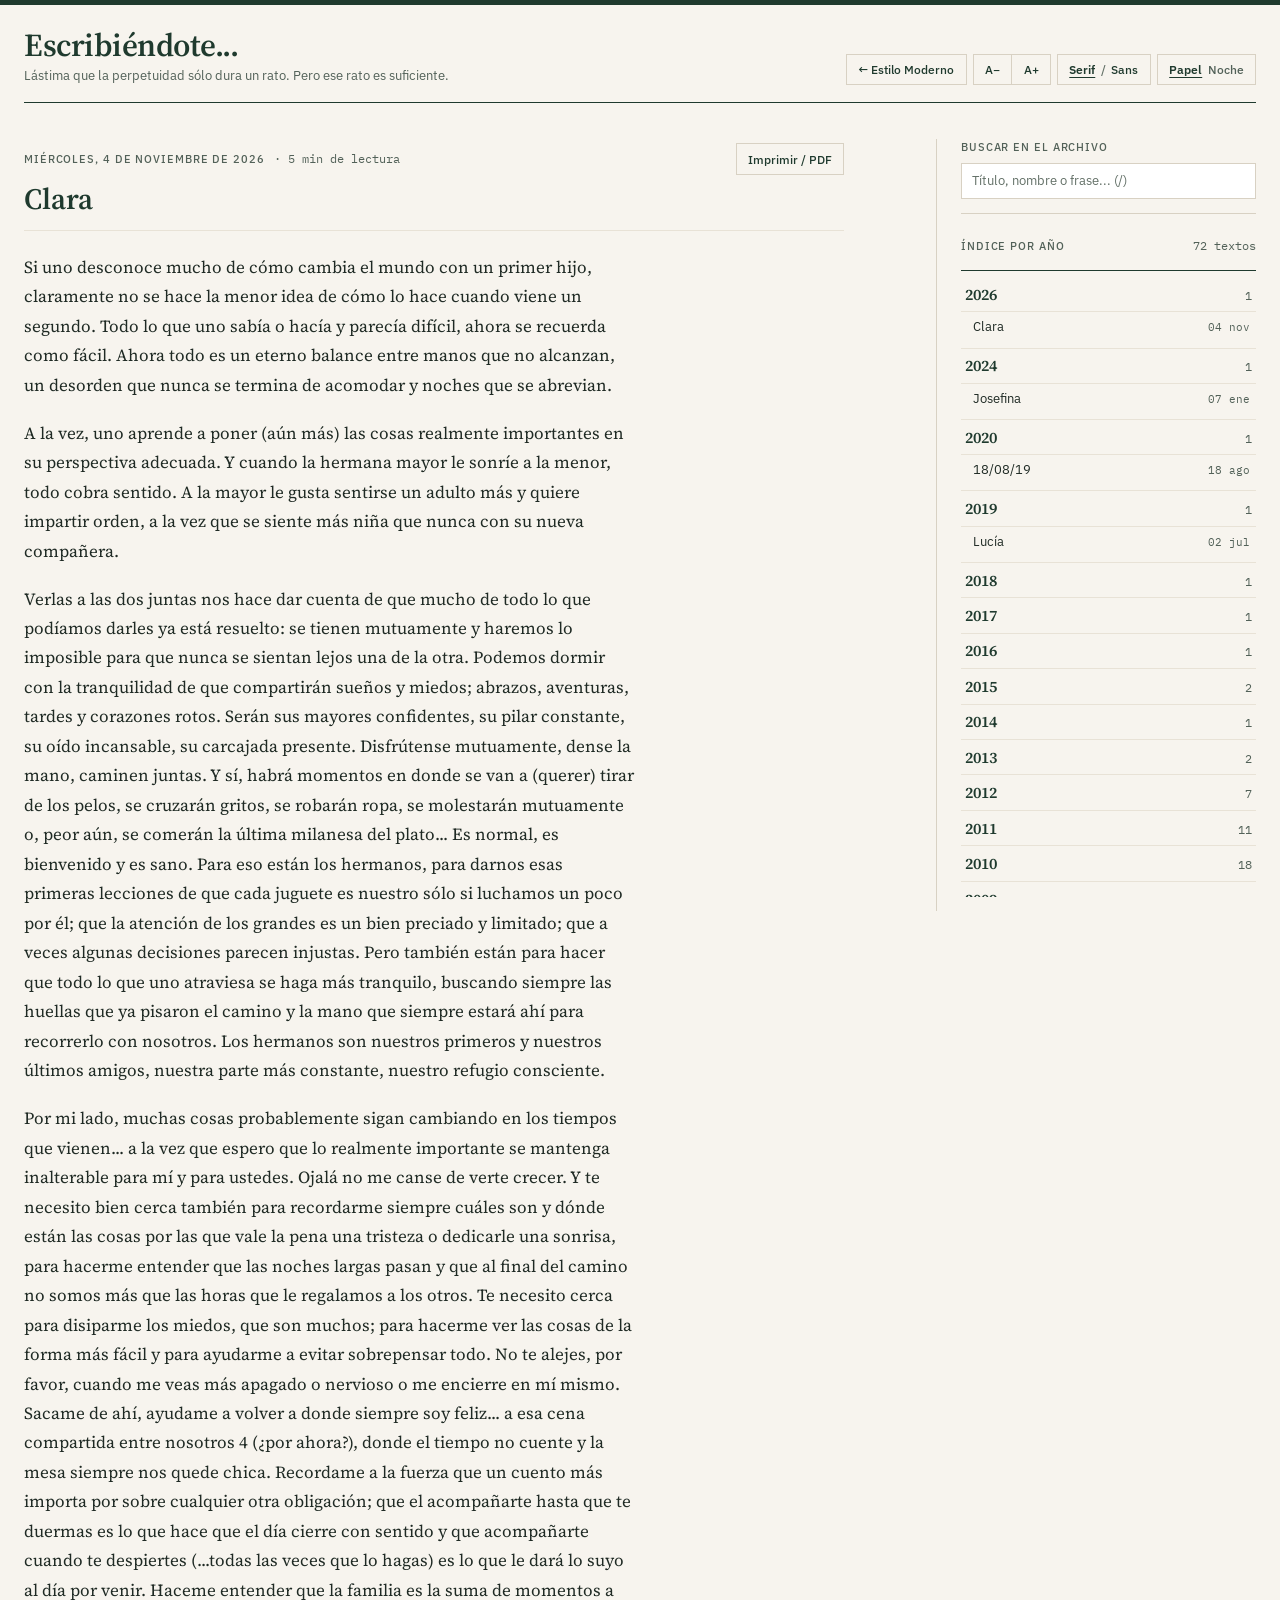
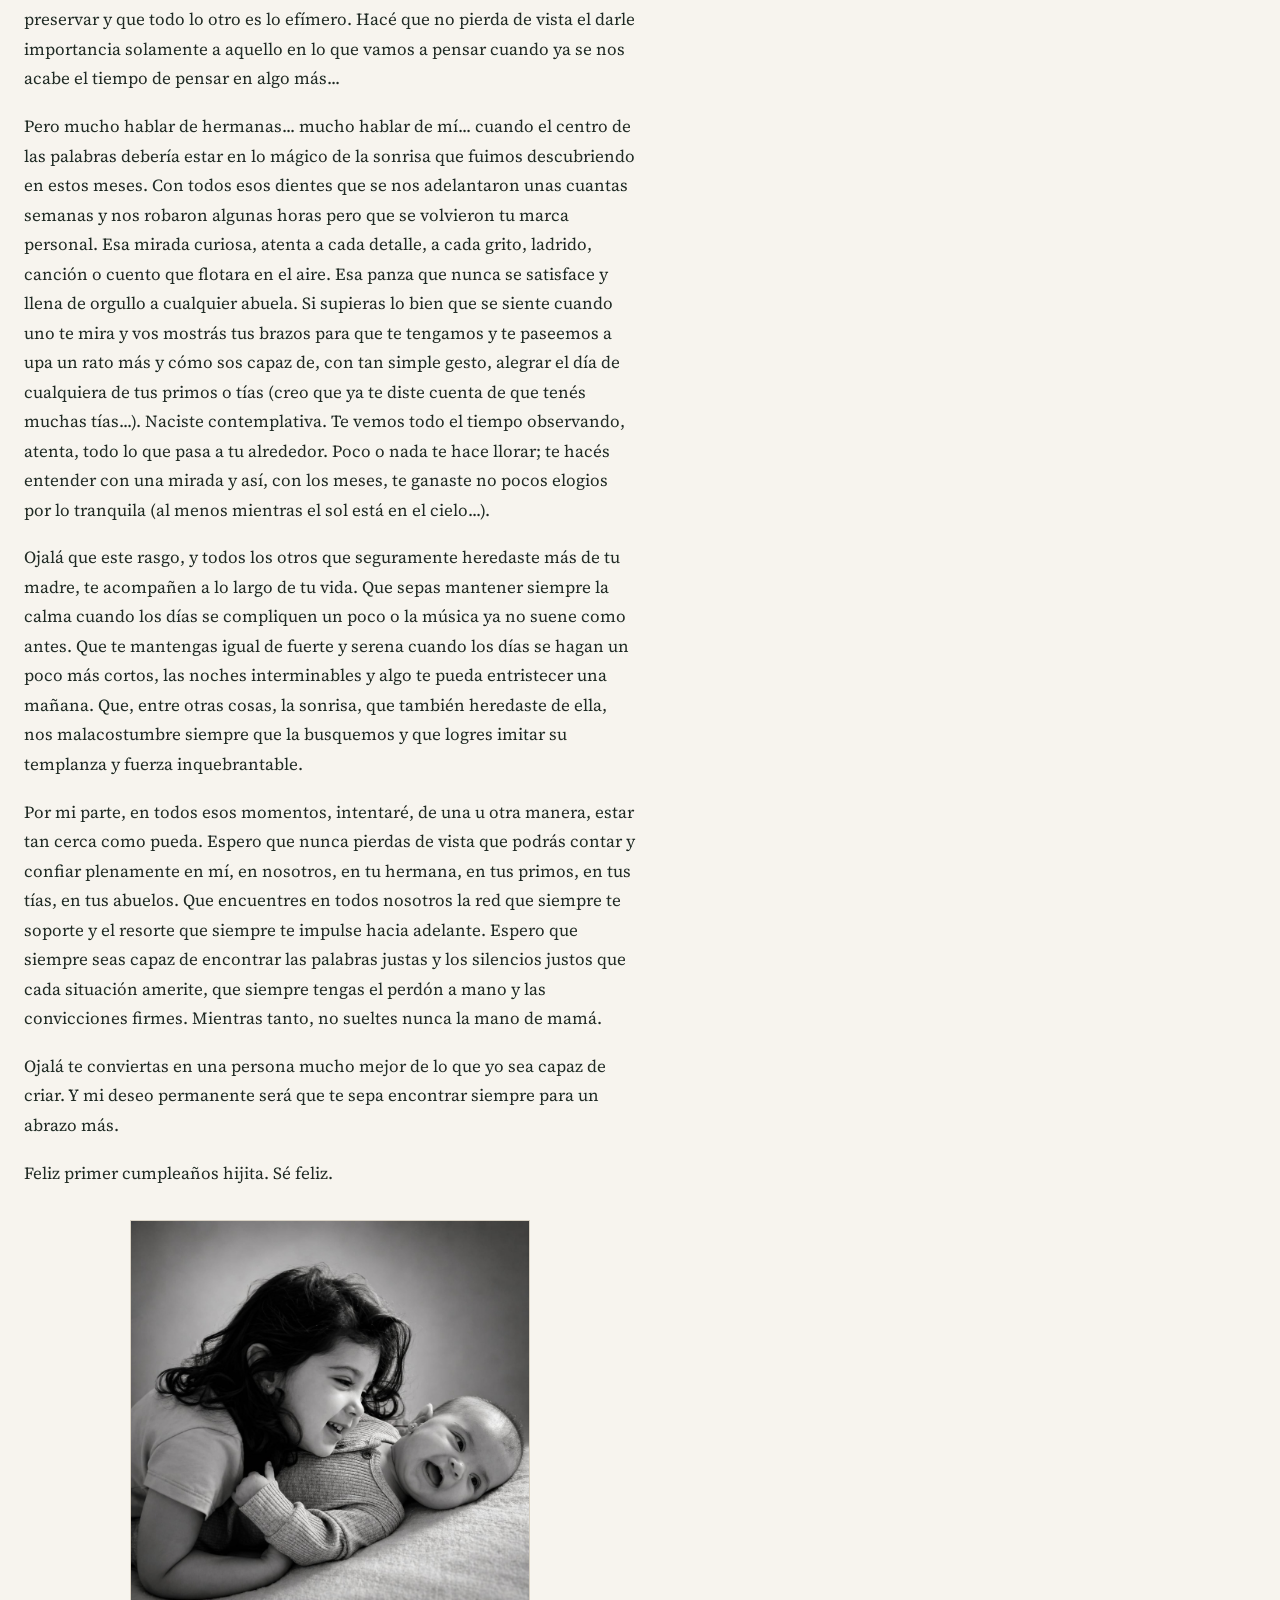
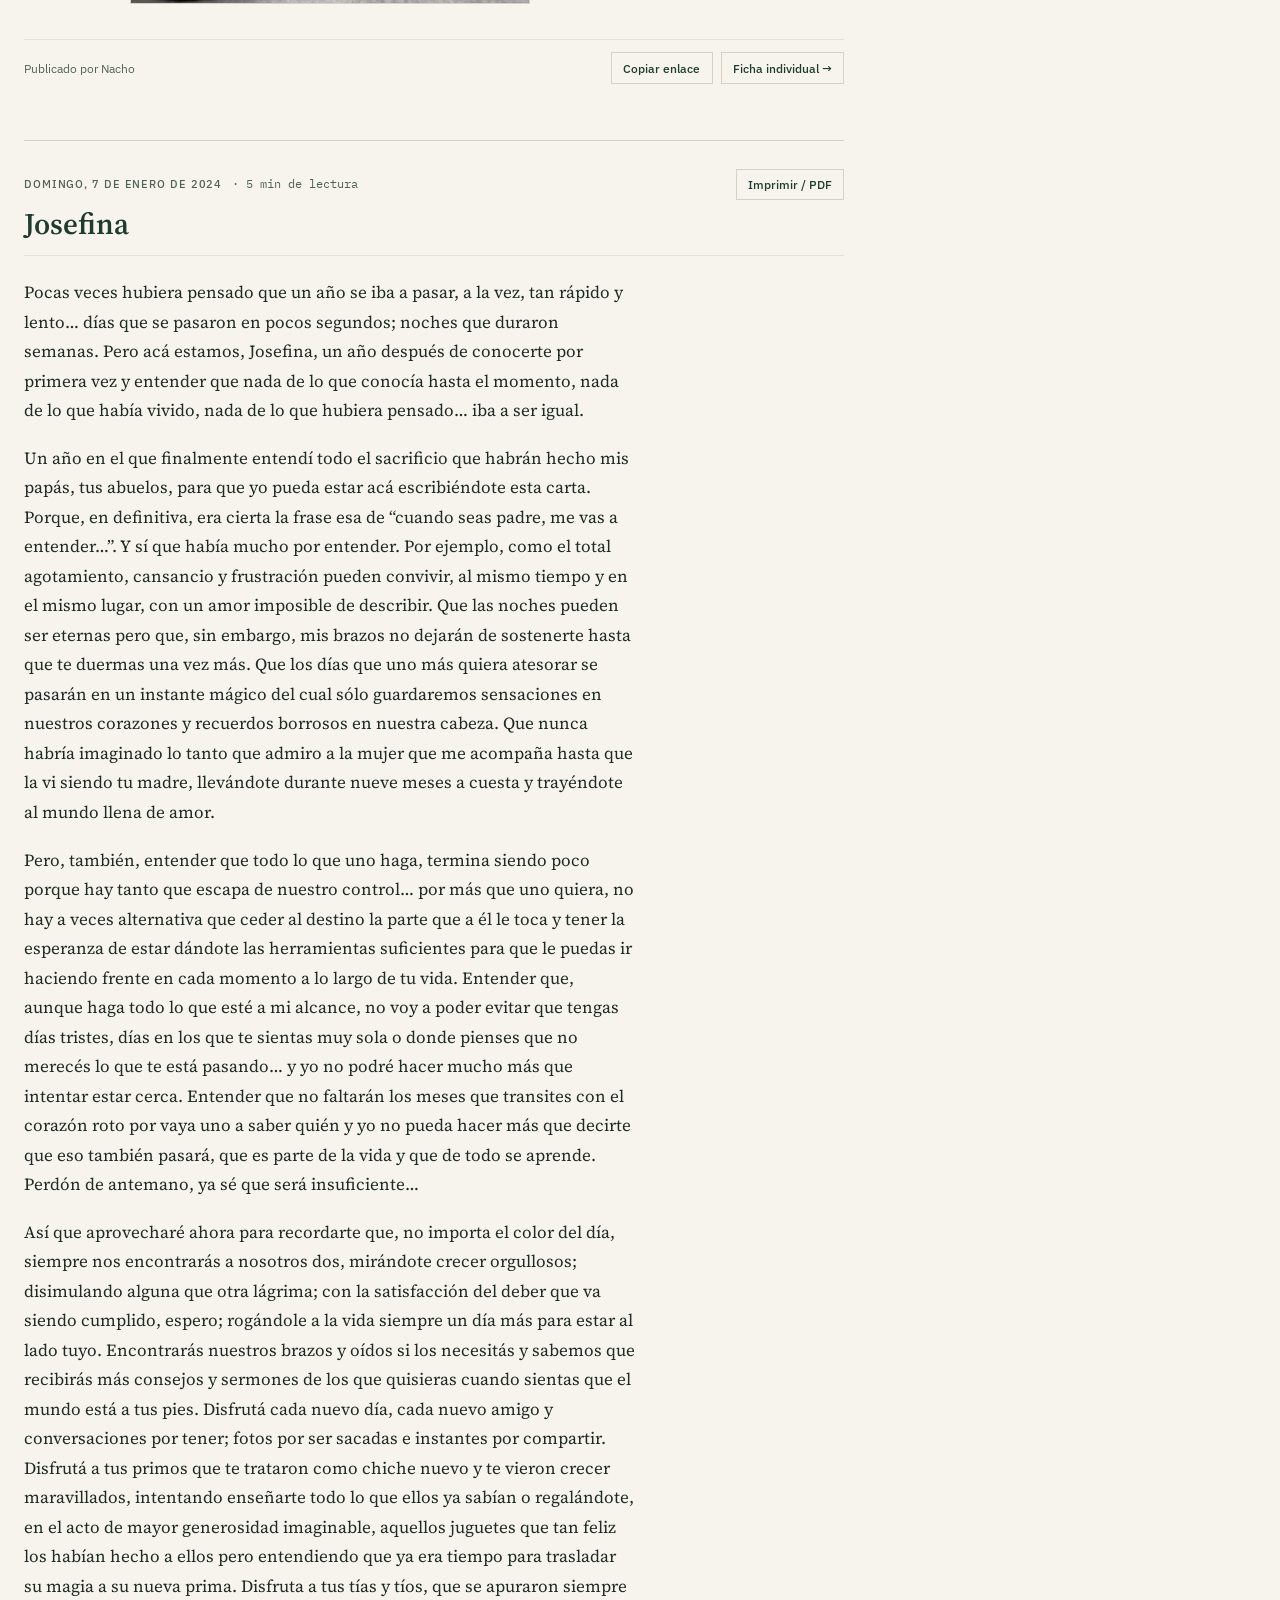
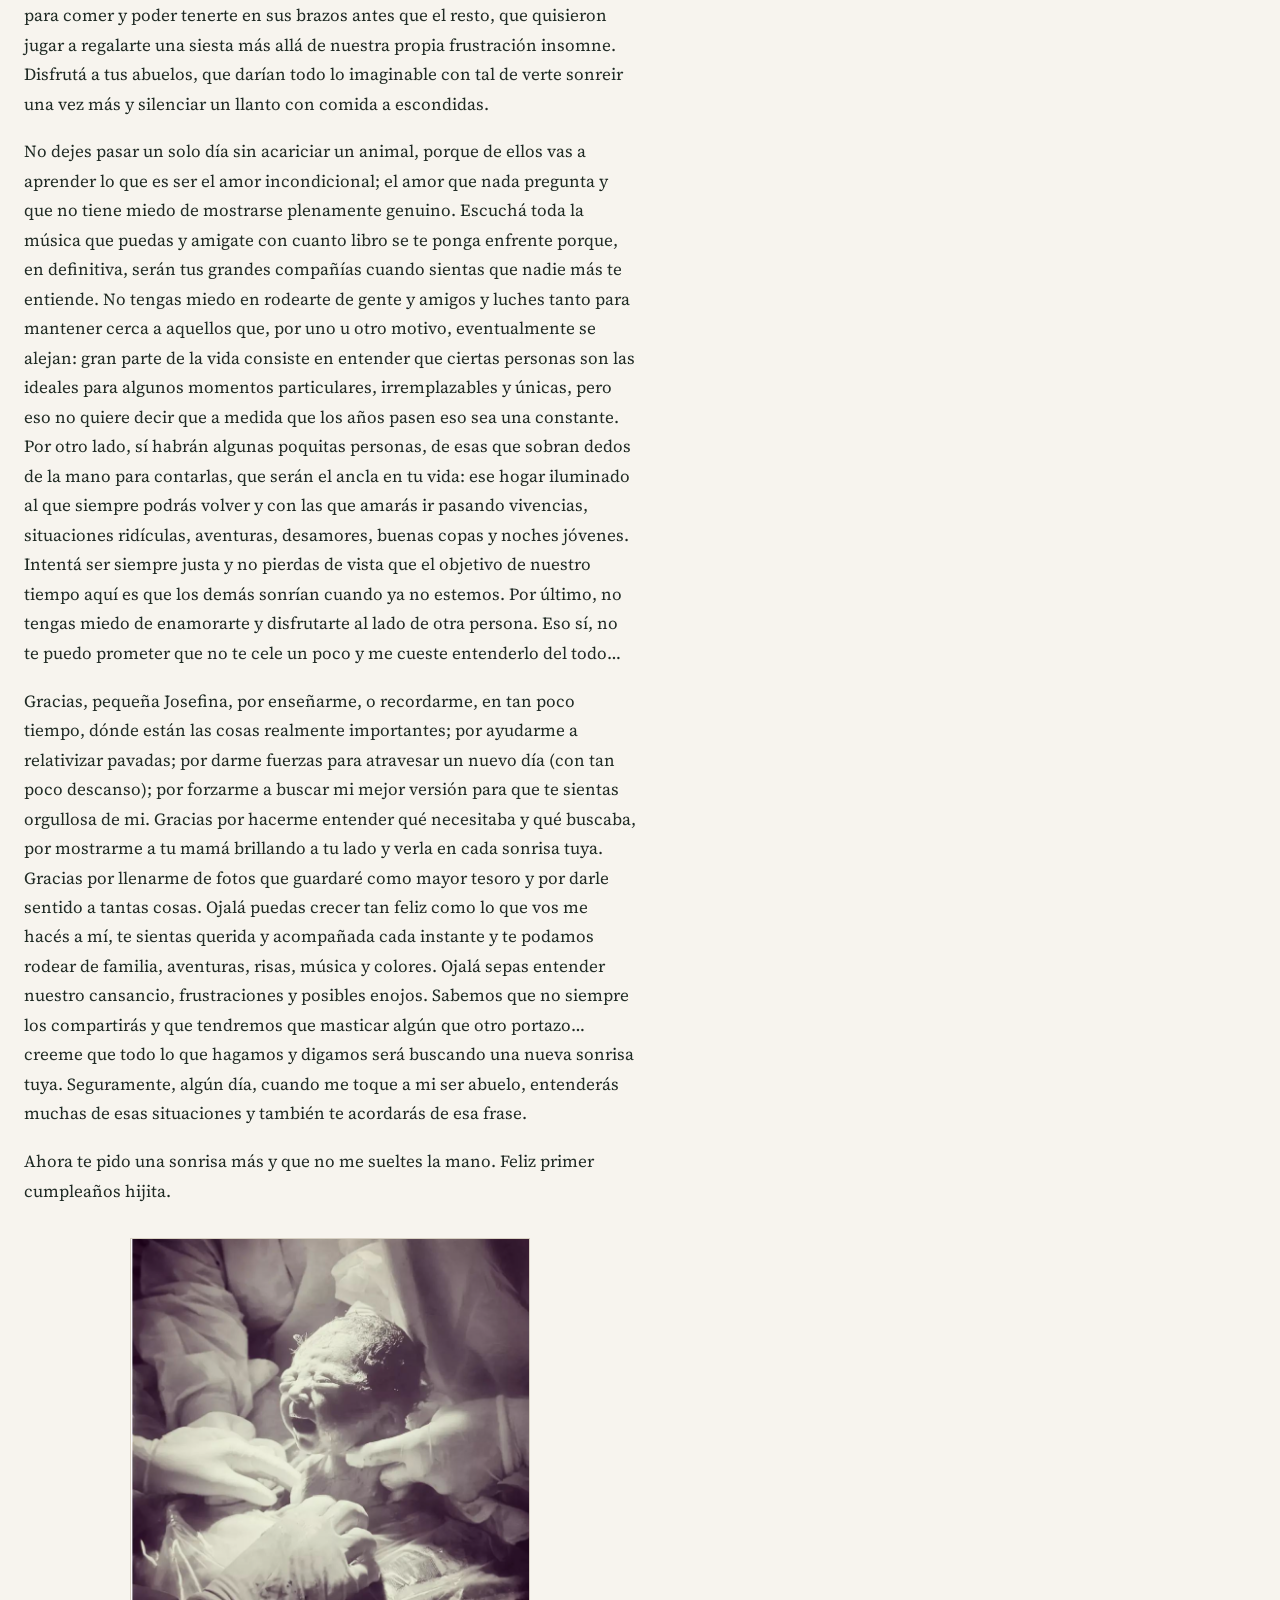
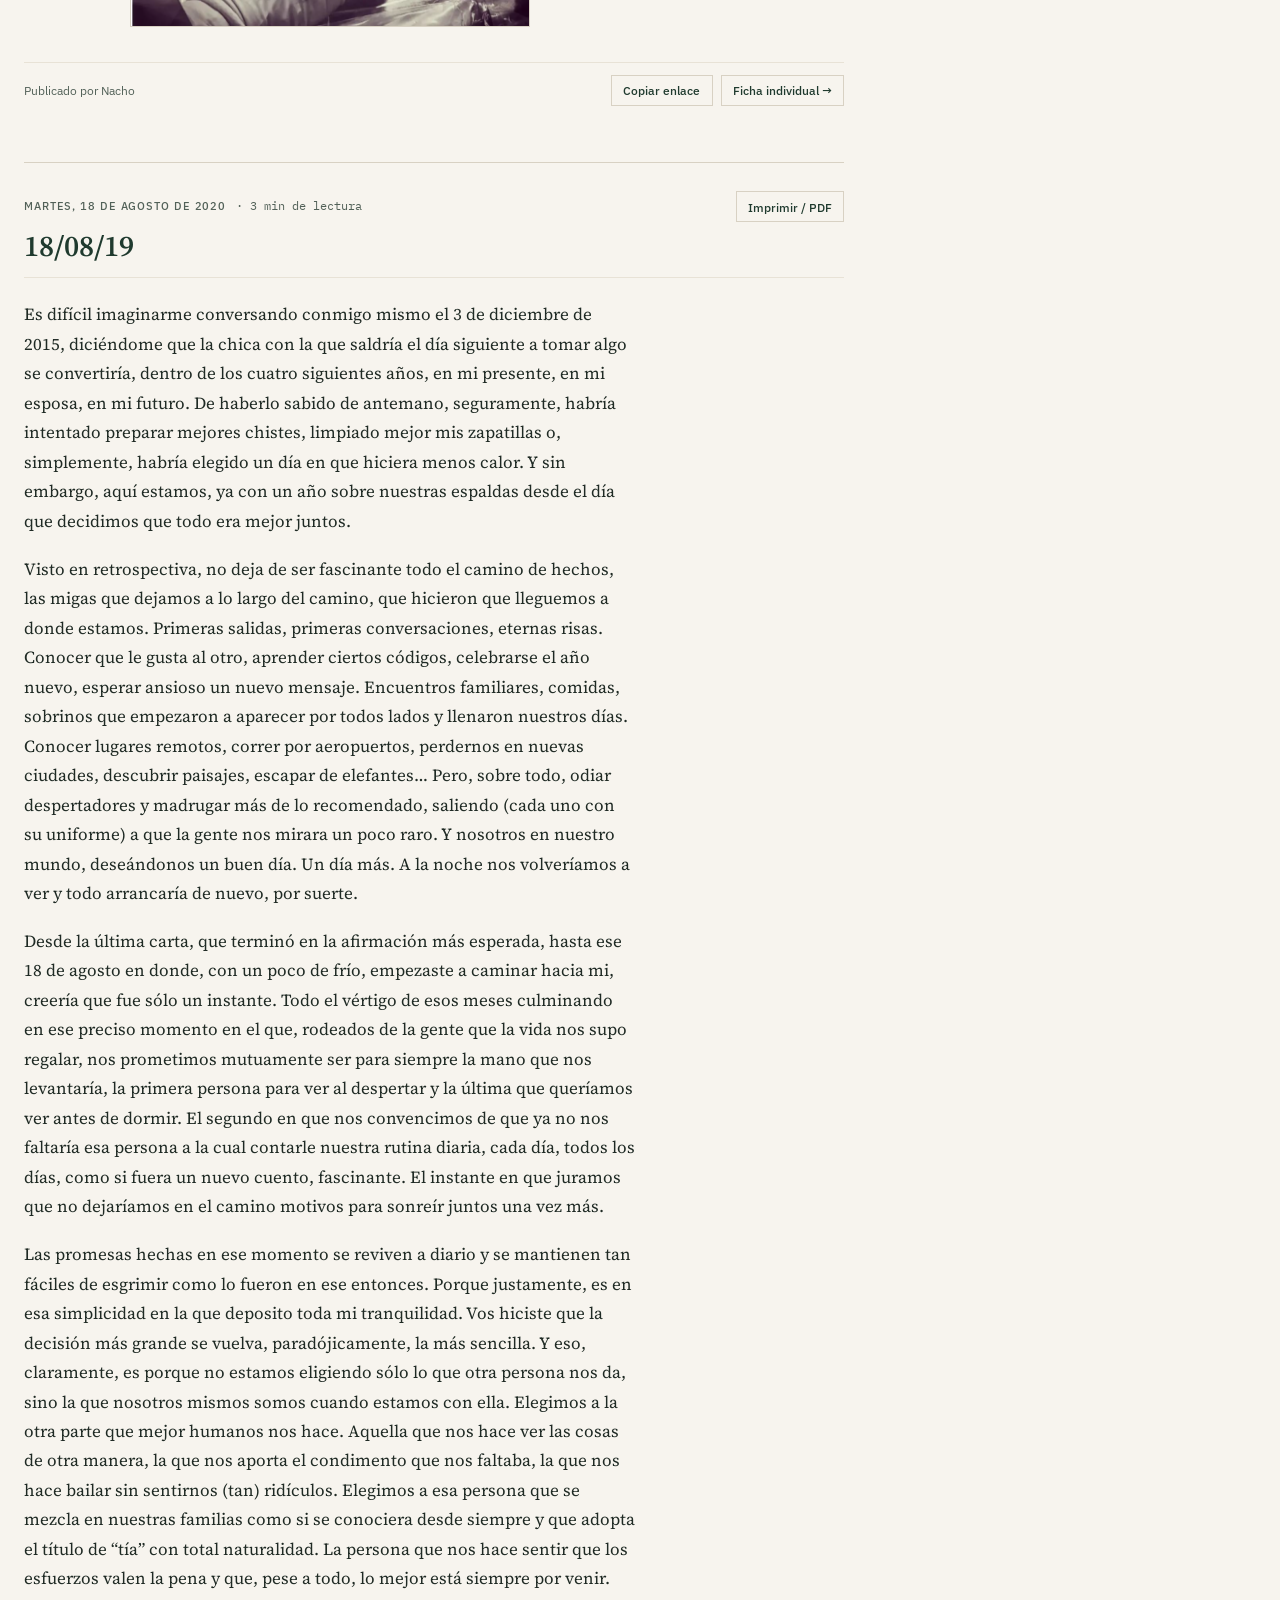
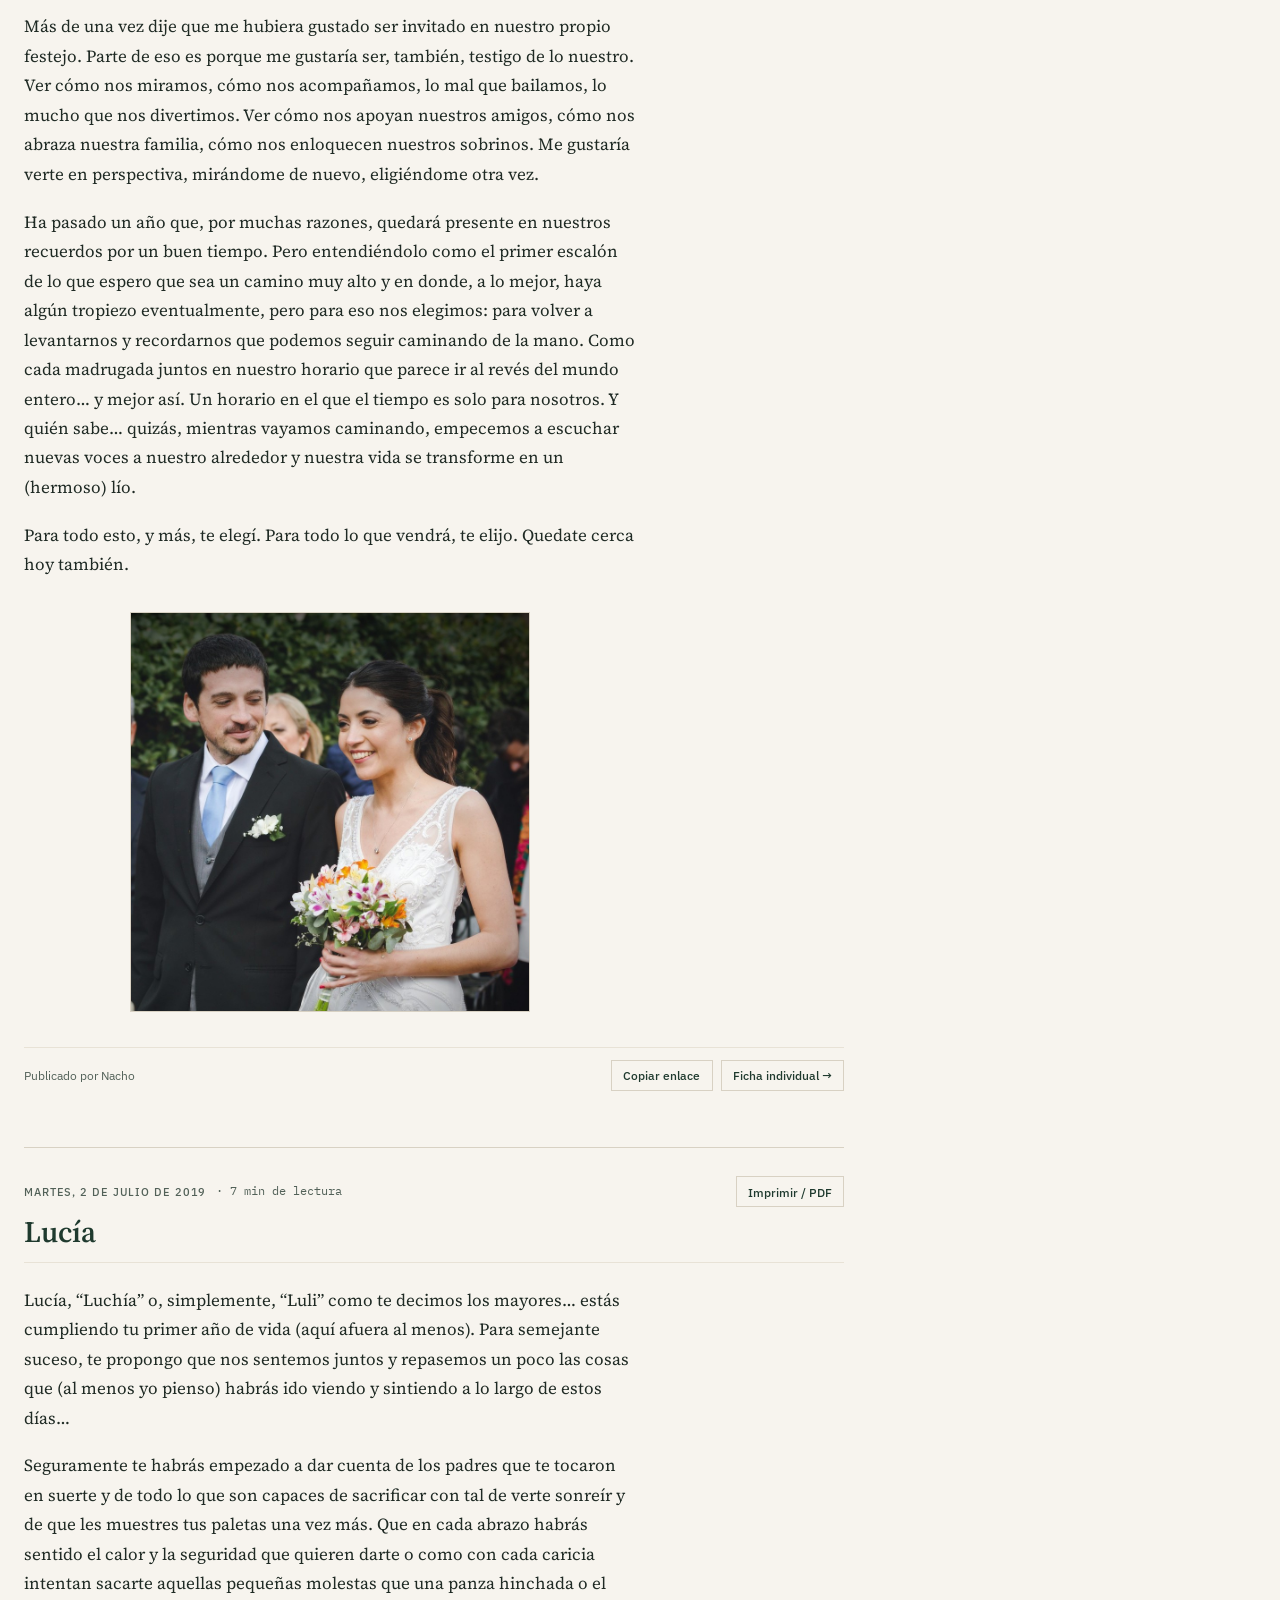
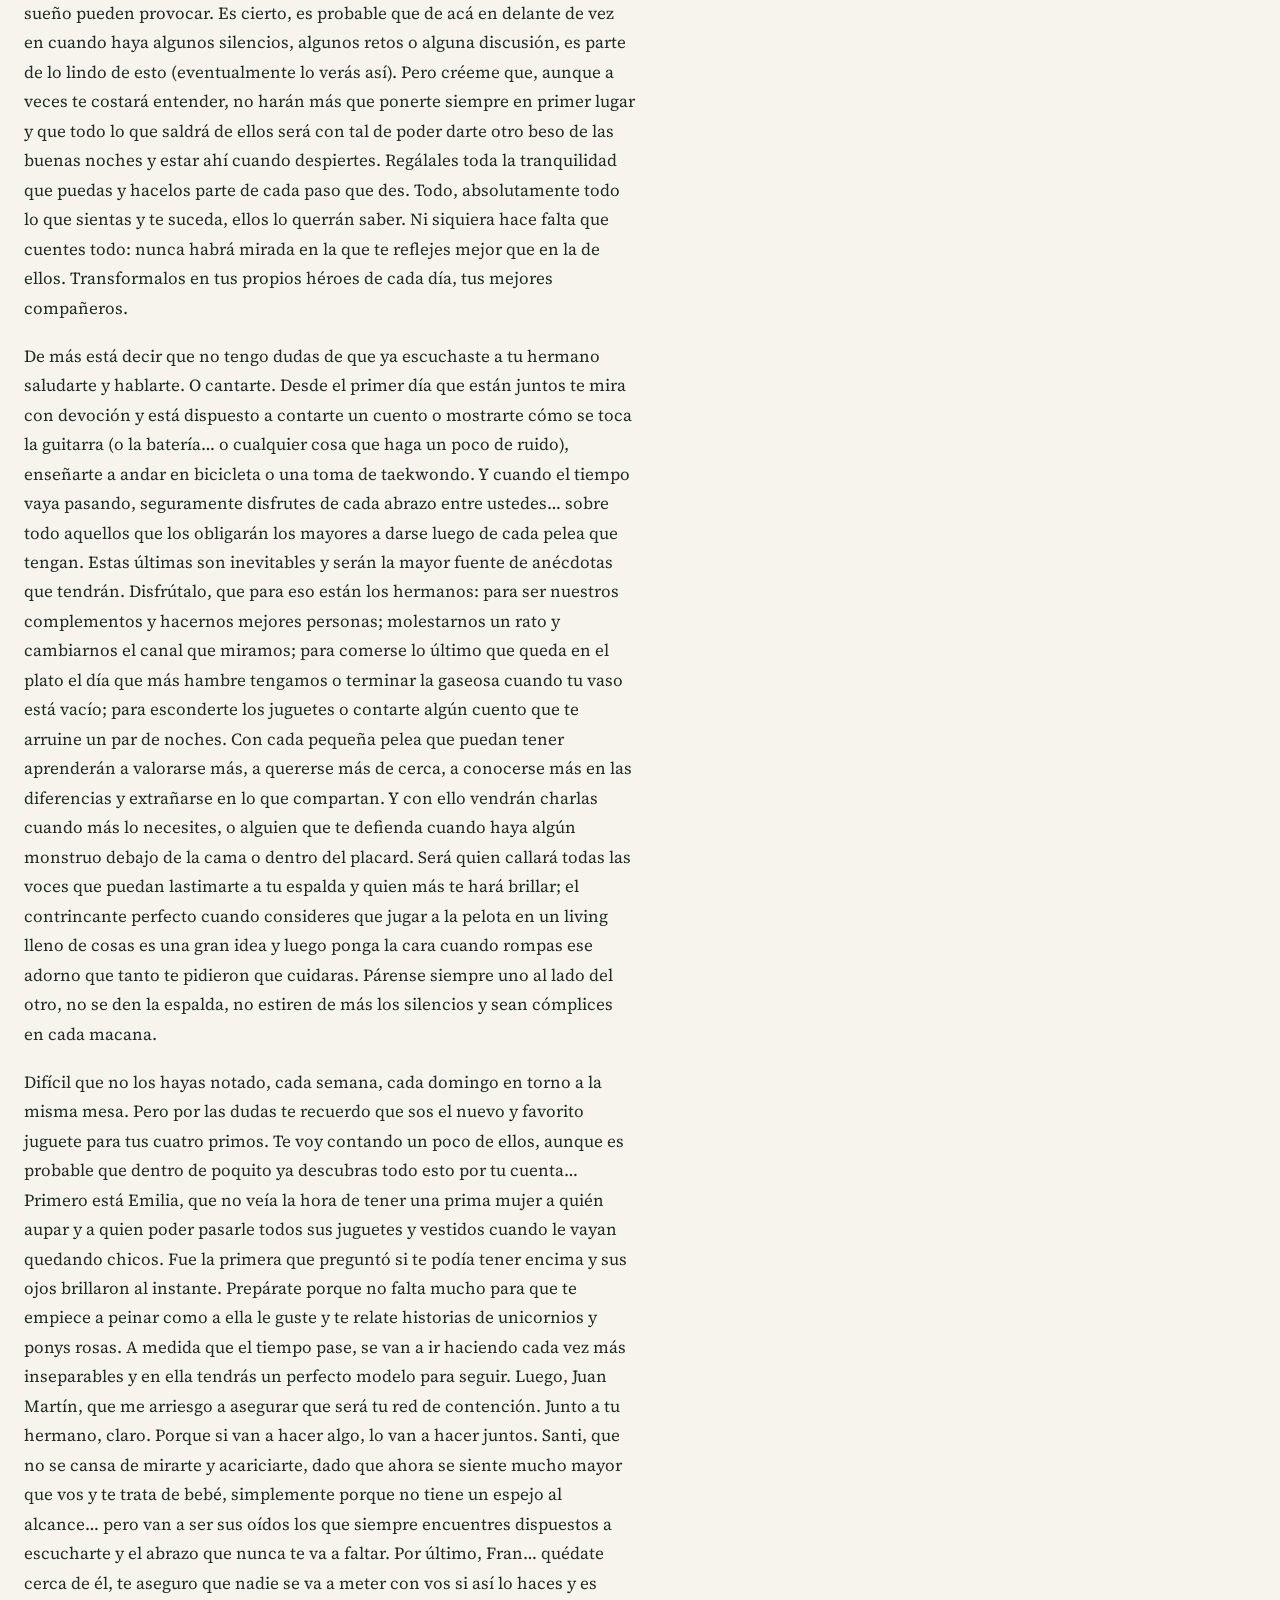
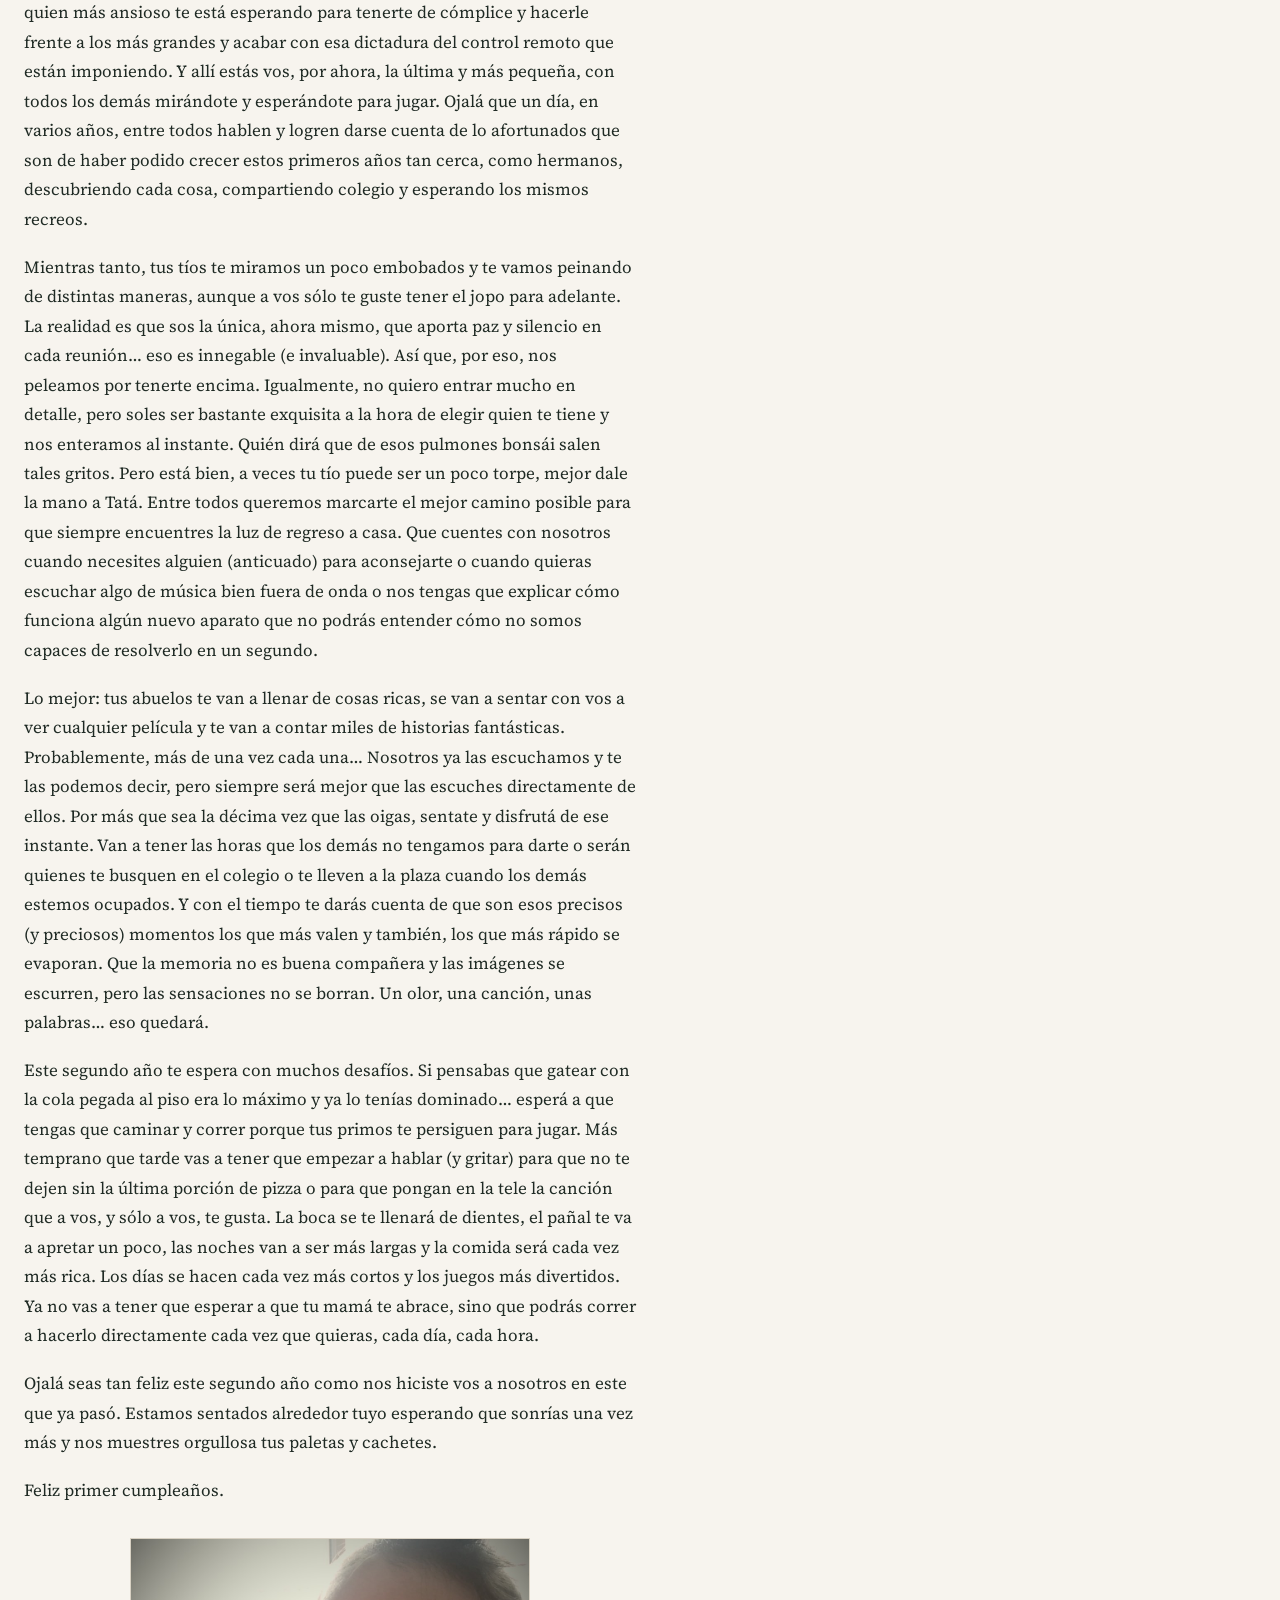
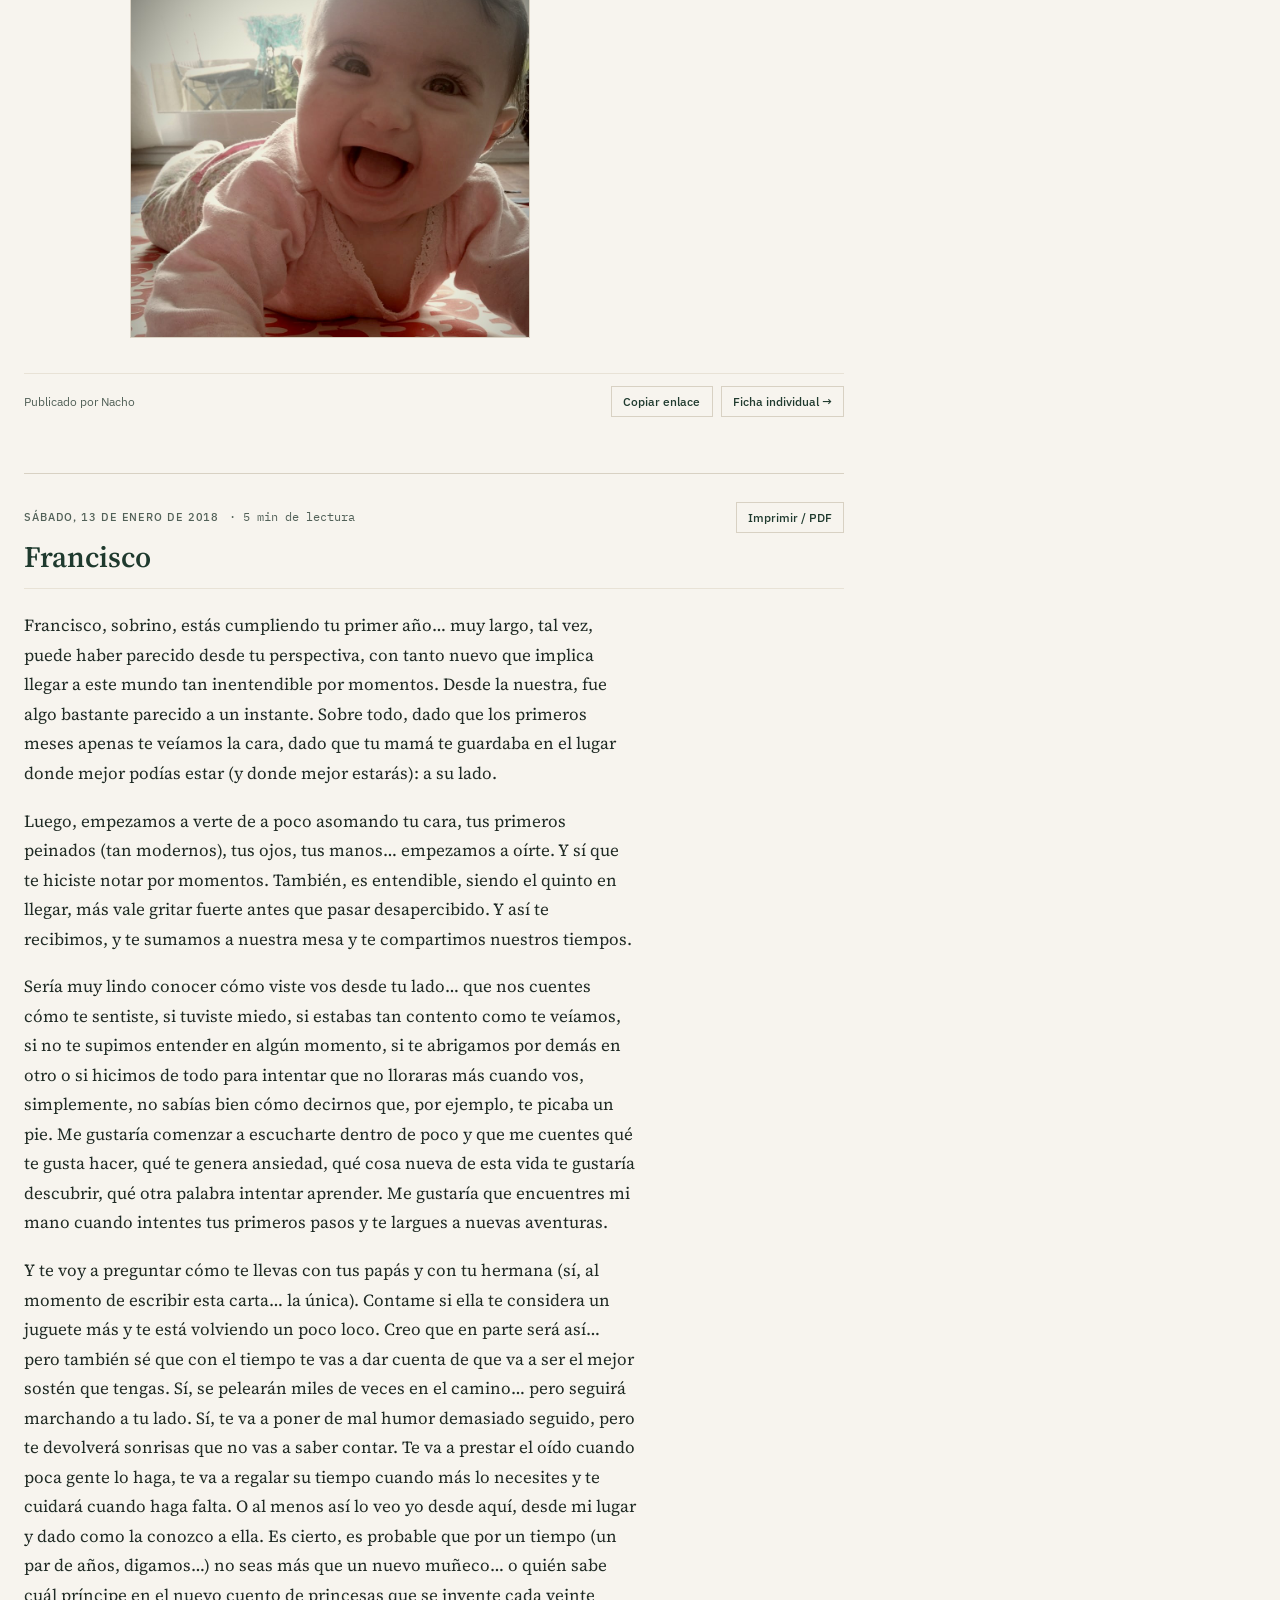
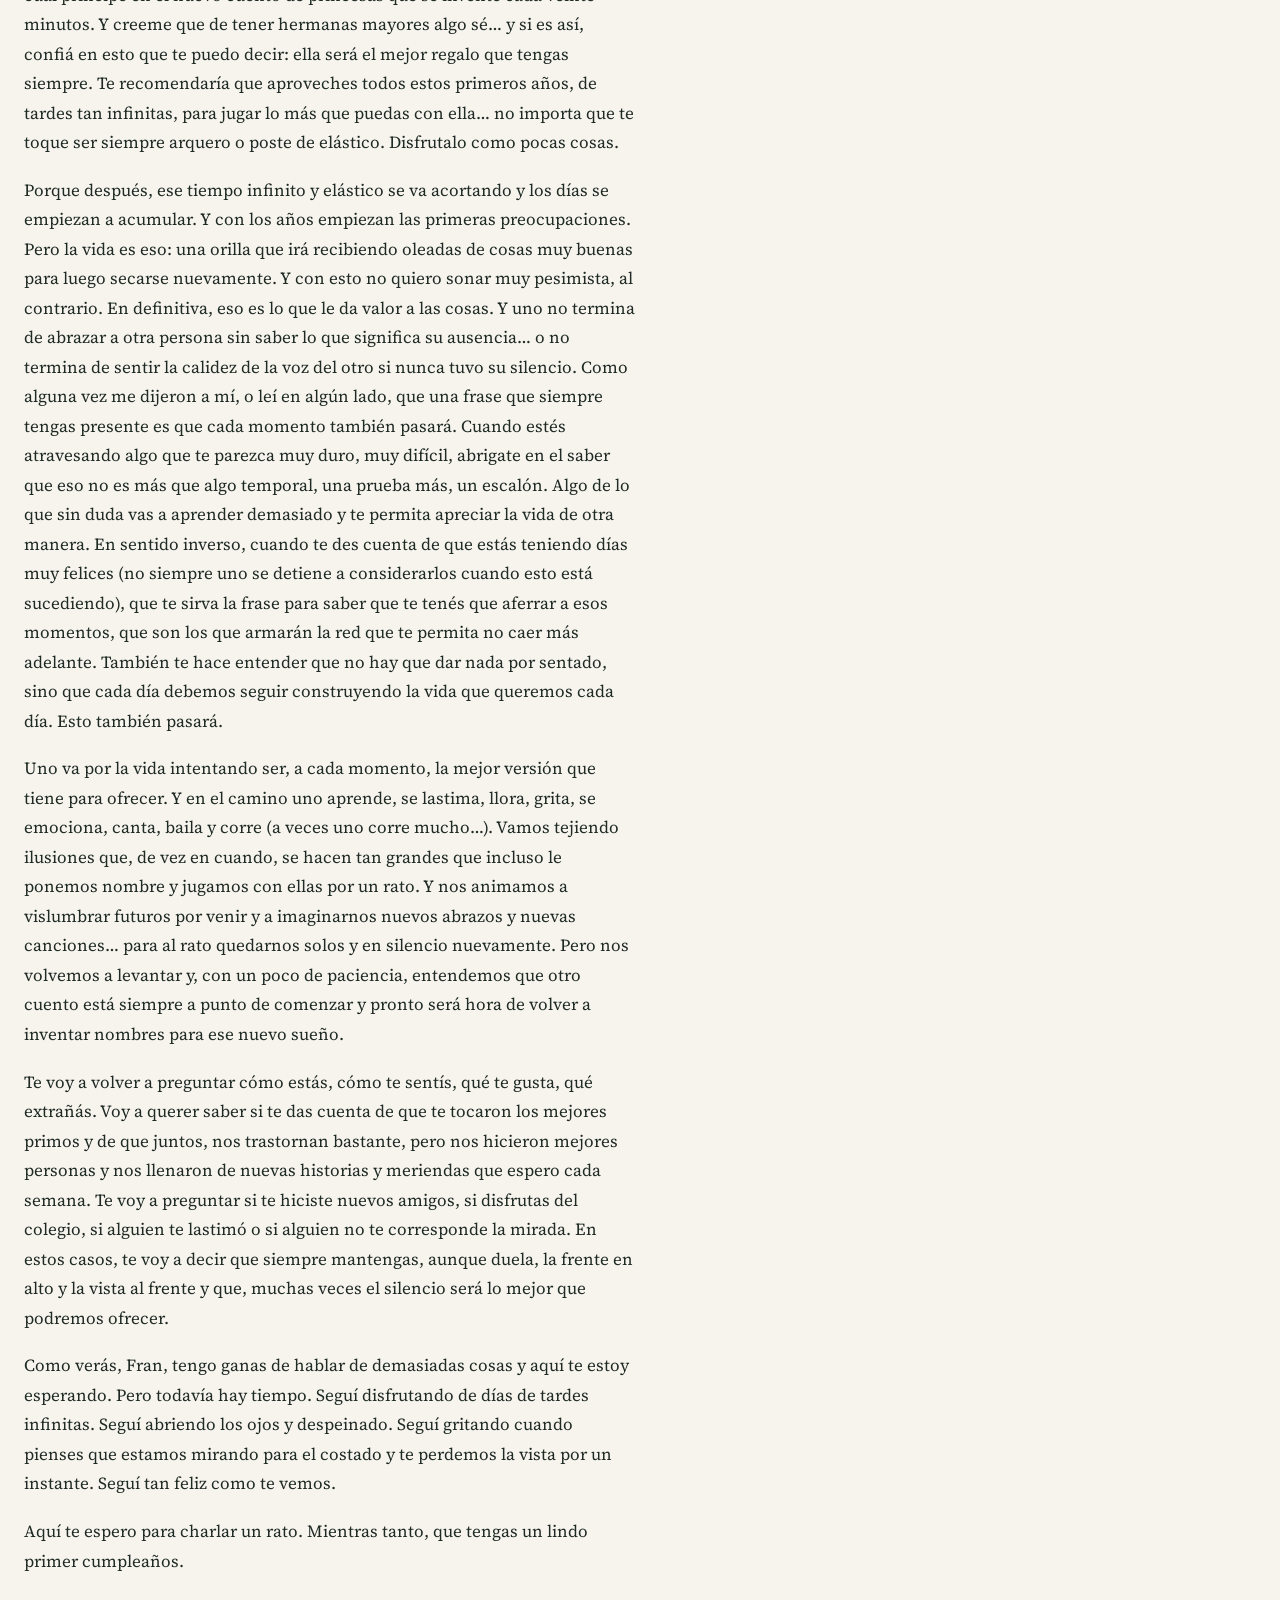
==== editorial.html @ 2a86ddf3 "Preserve both styles: default modern version at index.html and newspaper style at editorial.html" ====
<!DOCTYPE html>
<html lang="es" data-theme="light" data-font="serif" data-size="md">
<head>
  <meta charset="UTF-8" />
  <meta name="viewport" content="width=device-width, initial-scale=1.0" />
  <title>Escribiéndote...</title>
  <meta name="description" content="Lástima que la perpetuidad sólo dura un rato. Pero ese rato es suficiente." />
  <meta property="og:title" content="Escribiéndote..." />
  <meta property="og:description" content="Lástima que la perpetuidad sólo dura un rato. Pero ese rato es suficiente." />
  <meta property="og:type" content="website" />
  <meta name="theme-color" content="#1f3a2e" id="meta-theme-color" />
  <link rel="icon" type="image/svg+xml" href="favicon.svg" />
  <link rel="preconnect" href="https://fonts.googleapis.com" />
  <link rel="preconnect" href="https://fonts.gstatic.com" crossorigin />
  <link rel="stylesheet" href="https://fonts.googleapis.com/css2?family=Source+Serif+4:ital,opsz,wght@0,8..60,400;0,8..60,600;1,8..60,400&family=IBM+Plex+Sans:ital,wght@0,400;0,500;0,600;1,400&family=IBM+Plex+Mono:wght@400;500&display=swap" />
  <link rel="stylesheet" href="styles-editorial.css?v=7" />
  <script>
    (function () {
      try {
        var savedTheme = localStorage.getItem('escribiendote_theme_editorial');
        var theme = (savedTheme === 'dark' || savedTheme === 'light') ? savedTheme : 'light';
        document.documentElement.setAttribute('data-theme', theme);
        var savedFont = localStorage.getItem('escribiendote_font_editorial');
        var font = (savedFont === 'sans' || savedFont === 'serif') ? savedFont : 'serif';
        document.documentElement.setAttribute('data-font', font);
        var savedSize = localStorage.getItem('escribiendote_size_editorial');
        if (savedSize === 'sm' || savedSize === 'md' || savedSize === 'lg') {
          document.documentElement.setAttribute('data-size', savedSize);
        }
      } catch (e) {}
    })();
  </script>
</head>
<body>
  <div class="reading-progress" id="reading-progress" aria-hidden="true"></div>

  <div class="pagina">
    <header class="cabecera" role="banner">
      <div class="marca">
        <h1 class="marca-titulo">
          <a href="#" id="home-link">Escribiéndote...</a>
        </h1>
        <p class="marca-sub">Lástima que la perpetuidad sólo dura un rato. Pero ese rato es suficiente.</p>
      </div>

      <div class="cabecera-derecha">
        <div class="controles-barra">
          <a href="index.html" class="btn-recto secundario" title="Volver al estilo moderno oscuro/claro">
            ← Estilo Moderno
          </a>

          <div class="grupo-recto" role="group" aria-label="Tamaño de texto">
            <button type="button" class="btn-recto secundario" id="size-down" title="Reducir tamaño de texto" aria-label="Reducir tamaño de texto">A−</button>
            <button type="button" class="btn-recto secundario" id="size-up" title="Aumentar tamaño de texto" aria-label="Aumentar tamaño de texto">A+</button>
          </div>

          <button type="button" class="btn-recto secundario" id="font-toggle" title="Alternar cuerpo entre Source Serif 4 e IBM Plex Sans">
            <span class="font-opt" data-mode="serif">Serif</span>
            <span class="sep-barra">/</span>
            <span class="font-opt" data-mode="sans">Sans</span>
          </button>

          <button type="button" class="btn-recto secundario" id="theme-toggle" aria-label="Cambiar entre papel crema y modo nocturno" title="Alternar Papel crema / Modo nocturno">
            <span class="label-tema-claro">Papel</span>
            <span class="label-tema-oscuro">Noche</span>
          </button>

          <button type="button" class="btn-recto secundario mobile-archive-btn" id="mobile-archive-toggle" aria-expanded="false" aria-controls="archive-aside">
            Índice
          </button>
        </div>
      </div>
    </header>

    <div class="grilla-editorial">
      <main class="columna-lectura" id="main-content" role="main">
        <div id="filter-status" class="barra-filtro" hidden>
          <span id="filter-status-text"></span>
          <button type="button" id="clear-filter-btn" class="btn-recto secundario">Ver todos los relatos</button>
        </div>

        <div id="posts-container" class="flujo-relatos" aria-live="polite"></div>

        <nav id="pagination-nav" class="barra-paginacion" aria-label="Paginación de relatos"></nav>
      </main>

      <aside class="columna-archivo" id="archive-aside" aria-label="Archivo cronológico">
        <div class="bloque-lateral">
          <label for="search-input" class="etiqueta etiqueta-bloque">Buscar en el archivo</label>
          <div class="campo-busqueda">
            <input type="search" id="search-input" placeholder="Título, nombre o frase... (/)" autocomplete="off" />
            <button type="button" id="search-clear" class="limpiar-busqueda" hidden aria-label="Limpiar búsqueda">×</button>
          </div>
        </div>

        <div class="bloque-lateral">
          <div class="encabezado-lateral">
            <h2 id="archive-heading" class="etiqueta">Índice por año</h2>
            <span id="total-count-label" class="conteo-lateral"></span>
          </div>
          <div id="archive-tree" class="arbol-archivo"></div>
        </div>
      </aside>
    </div>

    <footer class="pie-editorial" role="contentinfo">
      <div class="pie-interno">
        <span>Escribiéndote... · Archivo literario y familiar (2007–2026)</span>
        <span>Publicado por Nacho</span>
      </div>
    </footer>
  </div>

  <button type="button" class="btn-recto volver-arriba" id="back-to-top" hidden aria-label="Volver arriba" title="Volver arriba">
    ↑ Arriba
  </button>

  <div id="lightbox" class="modal-editorial" hidden aria-modal="true" role="dialog" aria-label="Fotografía de archivo">
    <div class="ficha-foto">
      <div class="ficha-cabecera">
        <div>
          <div class="etiqueta">Fotografía de archivo</div>
          <h3 class="ficha-titulo" id="lightbox-title"></h3>
        </div>
        <button type="button" class="btn-recto secundario" id="lightbox-close" aria-label="Cerrar imagen">Cerrar [Esc]</button>
      </div>
      <div id="lightbox-stage" class="ficha-imagen"></div>
      <div class="ficha-pie">
        <span class="nota" id="lightbox-date"></span>
        <a id="lightbox-download" class="btn-recto primario" href="#" download>Descargar original</a>
      </div>
    </div>
  </div>

  <script src="posts.js?v=6"></script>
  <script src="app-editorial.js?v=7"></script>
</body>
</html>
---- styles-editorial.css ----
:root,
html[data-theme="light"] {
  --verde: #1f3a2e;
  --crema: #f7f4ee;
  --crema-2: #efeae0;
  --papel-input: #ffffff;
  --tinta: #1f2a24;
  --tinta-2: #526158;
  --tinta-3: #637067;
  --linea: #d8d1c3;
  --linea-suave: #e8e2d6;

  --acento-1: #1f3a2e;
  --acento-2: #c9a227;
  --acento-3: #b5651d;

  --gris-dato: #b8afa0;
  --alerta-fondo: #f3ead6;
  --positivo: #2e6b3f;
  --negativo: #9c3b23;
  color-scheme: light;
}

html[data-theme="dark"] {
  --verde: #d5c7ad;
  --crema: #111815;
  --crema-2: #18231e;
  --papel-input: #151f1a;
  --tinta: #e5e1d8;
  --tinta-2: #9ead9f;
  --tinta-3: #879689;
  --linea: #2a3b32;
  --linea-suave: #1f2d26;

  --acento-1: #c9a227;
  --acento-2: #c9a227;
  --acento-3: #d47a34;

  --gris-dato: #5c6b62;
  --alerta-fondo: #232018;
  --positivo: #529c67;
  --negativo: #d4654b;
  color-scheme: dark;
}

:root {
  --serif: "Source Serif 4", "Libre Baskerville", Georgia, "Times New Roman", serif;
  --sans: "IBM Plex Sans", -apple-system, BlinkMacSystemFont, "Segoe UI", Roboto, Arial, sans-serif;
  --mono: "IBM Plex Mono", Menlo, monospace;
  --fuente-lectura: var(--serif);
  --cuerpo-tamano: 1.06rem;
}

html[data-font="sans"] {
  --fuente-lectura: var(--sans);
}

html[data-size="sm"] {
  --cuerpo-tamano: 0.95rem;
}

html[data-size="md"] {
  --cuerpo-tamano: 1.06rem;
}

html[data-size="lg"] {
  --cuerpo-tamano: 1.18rem;
}

*,
*::before,
*::after {
  box-sizing: border-box;
}

::selection {
  background-color: var(--alerta-fondo);
  color: var(--tinta);
}

html {
  font-size: 16px;
  scroll-behavior: smooth;
  background-color: var(--crema);
  color: var(--tinta);
  caret-color: var(--verde);
}

::-webkit-scrollbar {
  width: 8px;
  height: 8px;
}

::-webkit-scrollbar-track {
  background: var(--crema);
}

::-webkit-scrollbar-thumb {
  background: var(--gris-dato);
}

body {
  margin: 0;
  font-family: var(--sans);
  font-size: 14.5px;
  line-height: 1.45;
  color: var(--tinta);
  background: var(--crema);
  border-top: 5px solid var(--verde);
  -webkit-font-smoothing: antialiased;
  text-rendering: optimizeLegibility;
}

h1,
h2,
h3 {
  font-family: var(--serif);
  font-weight: 600;
  color: var(--verde);
}

a {
  color: var(--verde);
  text-decoration-thickness: 1px;
  text-underline-offset: 2px;
}

:focus-visible {
  outline: 2px solid var(--verde);
  outline-offset: 2px;
}

/* Barra de progreso de lectura */
.reading-progress {
  position: fixed;
  top: 0;
  left: 0;
  height: 5px;
  width: 0%;
  background-color: var(--acento-2);
  z-index: 60;
}

.pagina {
  padding: 0 1.5rem 2.5rem;
  max-width: 1280px;
  margin: 0 auto;
}

/* Cabecera estilo diario */
.cabecera {
  display: flex;
  flex-wrap: wrap;
  gap: 0.75rem 2rem;
  align-items: flex-end;
  justify-content: space-between;
  padding: 1.5rem 0 1.1rem;
  margin-bottom: 2.25rem;
  border-bottom: 1px solid var(--verde);
}

.marca {
  display: flex;
  flex-direction: column;
  gap: 0.2rem;
}

.marca-titulo {
  font-size: 2rem;
  line-height: 1.05;
  margin: 0;
  letter-spacing: -0.015em;
}

.marca-titulo a {
  text-decoration: none;
  color: var(--verde);
}

.marca-sub,
.nota {
  color: var(--tinta-2);
  font-size: 0.82rem;
  margin: 0;
}

.cabecera-derecha {
  display: flex;
  flex-wrap: wrap;
  align-items: flex-end;
  gap: 0.75rem 1.5rem;
}

.pestanas {
  display: flex;
  align-items: center;
  gap: 0.25rem;
}

.pestanas a {
  text-decoration: none;
  color: var(--tinta-2);
  padding: 0.45rem 0.8rem;
  font-size: 0.85rem;
  font-weight: 500;
  border-bottom: 2px solid transparent;
}

.pestanas a.activa,
.pestanas a:hover {
  color: var(--verde);
  border-bottom-color: var(--verde);
}

.controles-barra {
  display: flex;
  align-items: center;
  gap: 0.4rem;
}

.grupo-recto {
  display: inline-flex;
}

.grupo-recto .btn-recto + .btn-recto {
  border-left: none;
}

/* Botones rectos sin radio */
.btn-recto {
  font: inherit;
  font-family: var(--sans);
  font-size: 0.78rem;
  font-weight: 500;
  padding: 0.35rem 0.7rem;
  border: 1px solid var(--verde);
  background: var(--verde);
  color: var(--crema);
  cursor: pointer;
  border-radius: 0;
  text-decoration: none;
  display: inline-flex;
  align-items: center;
  gap: 0.35rem;
}

.btn-recto.secundario {
  background: transparent;
  color: var(--verde);
  border-color: var(--linea);
}

.btn-recto.secundario:hover:not(:disabled) {
  border-color: var(--verde);
  background: var(--crema-2);
}

.btn-recto:disabled {
  opacity: 0.4;
  cursor: not-allowed;
}

html[data-font="serif"] .font-opt[data-mode="serif"],
html[data-font="sans"] .font-opt[data-mode="sans"] {
  font-weight: 600;
  text-decoration: underline;
  text-underline-offset: 3px;
}

.sep-barra {
  color: var(--tinta-3);
}

html[data-theme="light"] .label-tema-claro {
  font-weight: 600;
  text-decoration: underline;
  text-underline-offset: 3px;
}

html[data-theme="light"] .label-tema-oscuro {
  color: var(--tinta-2);
}

html[data-theme="dark"] .label-tema-oscuro {
  font-weight: 600;
  text-decoration: underline;
  text-underline-offset: 3px;
}

html[data-theme="dark"] .label-tema-claro {
  color: var(--tinta-2);
}

.mobile-archive-btn {
  display: none;
}

/* Fila de indicadores (KPIs sin tarjetas) */
.indicadores {
  display: grid;
  grid-template-columns: repeat(auto-fit, minmax(190px, 1fr));
  border-bottom: 1px solid var(--linea);
  margin-bottom: 1.75rem;
}

.tarjeta {
  padding: 0.85rem 1.1rem 0.75rem;
  border-left: 1px solid var(--linea);
}

.tarjeta:first-child {
  border-left: none;
  padding-left: 0;
}

.etiqueta {
  font-family: var(--sans);
  font-size: 0.7rem;
  letter-spacing: 0.08em;
  text-transform: uppercase;
  color: var(--tinta-2);
  font-weight: 500;
}

.tarjeta .numero {
  font-family: var(--serif);
  font-size: 2.1rem;
  font-weight: 600;
  line-height: 1.08;
  margin: 0.2rem 0 0.15rem;
  font-variant-numeric: lining-nums tabular-nums;
  color: var(--verde);
}

.tarjeta .numero.numero-texto {
  font-size: 1.65rem;
}

.tarjeta .detalle {
  color: var(--tinta-2);
  font-size: 0.76rem;
}

/* Chips con forma además de color */
.chip {
  display: inline-flex;
  align-items: center;
  gap: 0.4em;
  font-family: var(--sans);
  font-size: 0.72rem;
  padding: 0.12em 0.55em;
  border: 1px solid var(--linea);
  background: var(--papel-input);
  color: var(--tinta-2);
}

.chip::before {
  content: "";
  width: 0.68em;
  height: 0.68em;
  border: 1px solid var(--tinta);
  flex-shrink: 0;
}

.chip-a::before {
  background: var(--acento-1);
  border-radius: 50%;
}

.chip-b::before {
  background: var(--acento-2);
}

.chip-c::before {
  background: var(--acento-3);
  border: none;
  clip-path: polygon(50% 0, 100% 100%, 0 100%);
}

/* Grilla principal con línea divisoria vertical de diario */
.grilla-editorial {
  display: grid;
  grid-template-columns: minmax(0, 820px) 320px;
  justify-content: space-between;
  gap: 2.5rem;
  align-items: start;
}

.columna-lectura {
  max-width: 820px;
}

.barra-filtro {
  display: flex;
  align-items: center;
  justify-content: space-between;
  gap: 1rem;
  padding: 0.65rem 0.9rem;
  margin-bottom: 1.5rem;
  background: var(--alerta-fondo);
  border: 1px solid var(--linea);
  border-left: 3px solid var(--acento-3);
  font-size: 0.82rem;
  color: var(--tinta);
}

.barra-filtro[hidden] {
  display: none !important;
}

/* Bloques de relatos: sin cajas, sin sombras, sin radios */
.post-article {
  border-top: 1px solid var(--linea);
  padding: 1.75rem 0 2.5rem;
  margin-bottom: 1rem;
}

.post-article:first-child {
  border-top: none;
  padding-top: 0.25rem;
}

.post-header {
  margin-bottom: 1.4rem;
  padding-bottom: 0.85rem;
  border-bottom: 1px solid var(--linea-suave);
}

.post-meta-top {
  display: flex;
  align-items: center;
  flex-wrap: wrap;
  gap: 0.6rem;
  margin-bottom: 0.45rem;
}

.post-date {
  font-family: var(--sans);
  font-size: 0.7rem;
  font-weight: 500;
  letter-spacing: 0.08em;
  text-transform: uppercase;
  color: var(--tinta-2);
  font-variant-numeric: lining-nums tabular-nums;
}

.meta-sep {
  color: var(--linea);
}

.post-reading-time {
  font-family: var(--mono);
  font-size: 0.72rem;
  color: var(--tinta-2);
  font-variant-numeric: tabular-nums;
}

.post-header-actions {
  margin-left: auto;
  display: inline-flex;
  align-items: center;
  gap: 0.4rem;
}

.post-title {
  margin: 0;
  font-family: var(--serif);
  font-weight: 600;
  font-size: 1.85rem;
  line-height: 1.15;
  color: var(--verde);
}

.post-title a {
  color: var(--verde);
  text-decoration: none;
}

.post-title a:hover {
  text-decoration: underline;
  text-decoration-thickness: 1px;
  text-underline-offset: 3px;
}

/* Cuerpo de lectura */
.post-body {
  font-family: var(--fuente-lectura);
  font-size: var(--cuerpo-tamano);
  line-height: 1.74;
  color: var(--tinta);
  max-width: 68ch;
}

.post-body p {
  margin: 0 0 1.15rem;
  text-align: left;
}

.post-body p.poem-line {
  margin: 0 0 0.3rem;
}

.post-epigraph {
  margin: 1.25rem 0 1.6rem;
  padding: 0.75rem 1.1rem;
  background-color: var(--crema-2);
  border-left: 2px solid var(--acento-2);
  font-family: var(--serif);
  font-style: italic;
  font-size: 0.98rem;
  line-height: 1.55;
  color: var(--tinta-2);
}

/* Fotografías limpias y centradas, sin recuadro sobrante */
.post-figure {
  margin: 2rem 0 1rem;
  text-align: center;
}

.post-figure img {
  display: inline-block;
  max-width: min(100%, 400px);
  height: auto;
  border: 1px solid var(--linea);
  border-radius: 0;
  box-shadow: none;
  cursor: zoom-in;
}

.video-embed {
  margin: 1.75rem 0;
  max-width: 480px;
  aspect-ratio: 16 / 9;
  background: var(--crema-2);
  border: 1px solid var(--linea);
}

.video-embed iframe {
  width: 100%;
  height: 100%;
  border: 0;
}

.post-footer {
  margin-top: 1.6rem;
  padding-top: 0.75rem;
  border-top: 1px solid var(--linea-suave);
  display: flex;
  align-items: center;
  justify-content: space-between;
  flex-wrap: wrap;
  gap: 0.75rem;
  font-size: 0.78rem;
  color: var(--tinta-2);
}

.post-footer-actions {
  display: inline-flex;
  align-items: center;
  gap: 0.5rem;
}

/* Navegación entre relatos individuales */
.single-post-nav {
  display: grid;
  grid-template-columns: repeat(auto-fit, minmax(200px, 1fr));
  border-top: 1px solid var(--verde);
  border-bottom: 1px solid var(--linea);
  margin-top: 1.75rem;
}

.adj-link {
  display: flex;
  flex-direction: column;
  gap: 0.2rem;
  padding: 0.85rem 1rem;
  text-decoration: none;
  color: var(--tinta);
}

.adj-link + .adj-link {
  border-left: 1px solid var(--linea);
}

.adj-link:hover {
  background: var(--crema-2);
}

.adj-link.next {
  text-align: right;
}

.adj-dir {
  font-size: 0.7rem;
  letter-spacing: 0.08em;
  text-transform: uppercase;
  color: var(--tinta-2);
}

.adj-title {
  font-family: var(--serif);
  font-size: 1.15rem;
  font-weight: 600;
  color: var(--verde);
}

/* Paginación */
.barra-paginacion {
  display: flex;
  align-items: center;
  justify-content: space-between;
  gap: 1rem;
  padding: 1.1rem 0 2.5rem;
  border-top: 1px solid var(--verde);
}

.page-indicator {
  font-family: var(--mono);
  font-size: 0.78rem;
  color: var(--tinta-2);
  font-variant-numeric: tabular-nums;
}

/* Columna lateral de archivo (estilo tabla densa de diario) */
.columna-archivo {
  position: sticky;
  top: 1.25rem;
  border-left: 1px solid var(--linea);
  padding-left: 1.5rem;
}

.bloque-lateral {
  border-top: 1px solid var(--linea);
  padding: 0.9rem 0;
}

.bloque-lateral:first-child {
  border-top: none;
  padding-top: 0;
}

.etiqueta-bloque {
  display: block;
  margin-bottom: 0.45rem;
}

.campo-busqueda {
  position: relative;
}

.campo-busqueda input {
  width: 100%;
  font: inherit;
  font-size: 0.84rem;
  padding: 0.45rem 1.8rem 0.45rem 0.65rem;
  border: 1px solid var(--linea);
  background: var(--papel-input);
  color: var(--tinta);
  border-radius: 0;
}

.campo-busqueda input::placeholder {
  color: var(--tinta-3);
}

.campo-busqueda input:focus {
  border-color: var(--verde);
  outline: none;
}

.limpiar-busqueda {
  position: absolute;
  right: 0.35rem;
  top: 50%;
  transform: translateY(-50%);
  border: none;
  background: transparent;
  color: var(--tinta-2);
  font-size: 1rem;
  cursor: pointer;
  padding: 0 0.25rem;
}

.encabezado-lateral {
  display: flex;
  align-items: baseline;
  justify-content: space-between;
  padding-bottom: 0.45rem;
  border-bottom: 1px solid var(--verde);
  margin-bottom: 0.35rem;
}

.conteo-lateral {
  font-family: var(--mono);
  font-size: 0.72rem;
  color: var(--tinta-2);
  font-variant-numeric: tabular-nums;
}

.arbol-archivo {
  max-height: calc(100vh - 280px);
  overflow-y: auto;
}

.year-group {
  border-bottom: 1px solid var(--linea-suave);
}

.year-toggle {
  width: 100%;
  display: flex;
  align-items: baseline;
  justify-content: space-between;
  padding: 0.42rem 0.25rem;
  background: transparent;
  border: none;
  font-family: var(--serif);
  font-size: 0.98rem;
  font-weight: 600;
  color: var(--verde);
  cursor: pointer;
  text-align: left;
  font-variant-numeric: lining-nums tabular-nums;
}

.year-toggle:hover {
  background: var(--crema-2);
}

.year-count {
  font-family: var(--mono);
  font-size: 0.72rem;
  font-weight: 400;
  color: var(--tinta-2);
  font-variant-numeric: tabular-nums;
}

.year-posts {
  list-style: none;
  margin: 0;
  padding: 0 0 0.4rem 0;
  display: none;
}

.year-group.open .year-posts {
  display: block;
}

.year-post-item {
  border-top: 1px solid var(--linea-suave);
}

.year-post-link {
  display: flex;
  align-items: baseline;
  justify-content: space-between;
  gap: 0.5rem;
  padding: 0.3rem 0.35rem 0.3rem 0.75rem;
  font-family: var(--sans);
  font-size: 0.82rem;
  color: var(--tinta);
  text-decoration: none;
}

.year-post-link:hover {
  background: var(--crema-2);
}

.year-post-link.active {
  background: var(--crema-2);
  color: var(--verde);
  font-weight: 600;
  border-left: 2px solid var(--verde);
}

.year-post-day {
  font-family: var(--mono);
  font-size: 0.7rem;
  color: var(--tinta-2);
  font-variant-numeric: tabular-nums;
  white-space: nowrap;
}

.leyenda-chips {
  display: flex;
  flex-wrap: wrap;
  gap: 0.4rem;
  margin-top: 0.5rem;
}

/* Pie editorial */
.pie-editorial {
  margin-top: 2rem;
  padding-top: 1rem;
  border-top: 1px solid var(--verde);
  color: var(--tinta-2);
  font-size: 0.78rem;
}

.pie-interno {
  display: flex;
  justify-content: space-between;
  flex-wrap: wrap;
  gap: 0.5rem;
}

.volver-arriba {
  position: fixed;
  right: 1.5rem;
  bottom: 1.5rem;
  z-index: 35;
}

.volver-arriba[hidden] {
  display: none;
}

/* Ficha o modal de fotografía (Sección 5 de la guía: borde verde 1px con border-top-width: 4px) */
.modal-editorial {
  position: fixed;
  inset: 0;
  z-index: 100;
  background-color: rgba(31, 58, 46, 0.52);
  display: flex;
  align-items: center;
  justify-content: center;
  padding: 1.5rem;
}

.modal-editorial[hidden] {
  display: none;
}

.ficha-foto {
  background: var(--crema);
  border: 1px solid var(--verde);
  border-top-width: 4px;
  max-width: min(94vw, 860px);
  width: 100%;
  padding: 1rem 1.25rem;
}

.ficha-cabecera {
  display: flex;
  align-items: flex-start;
  justify-content: space-between;
  gap: 1rem;
  padding-bottom: 0.65rem;
  border-bottom: 1px solid var(--linea);
  margin-bottom: 0.9rem;
}

.ficha-titulo {
  margin: 0.15rem 0 0;
  font-size: 1.25rem;
}

.ficha-imagen {
  text-align: center;
  padding: 0.5rem 0;
}

.ficha-imagen img {
  max-width: 100%;
  max-height: 70vh;
  border: 1px solid var(--linea);
}

.ficha-pie {
  display: flex;
  align-items: center;
  justify-content: space-between;
  gap: 1rem;
  padding-top: 0.75rem;
  margin-top: 0.75rem;
  border-top: 1px solid var(--linea);
}

.empty-state {
  padding: 2rem 1rem;
  border-top: 1px solid var(--linea);
  border-bottom: 1px solid var(--linea);
  color: var(--tinta-2);
}

/* Responsive (Sección 6 de la guía: debajo de 860px / 720px) */
@media (max-width: 900px) {
  .pagina {
    padding: 0 1rem 2rem;
  }

  .mobile-archive-btn {
    display: inline-flex;
  }

  .indicadores {
    grid-template-columns: repeat(2, 1fr);
  }

  .tarjeta:nth-child(3) {
    border-left: none;
    padding-left: 0;
  }

  .tarjeta:nth-child(n+3) {
    border-top: 1px solid var(--linea);
  }

  .grilla-editorial {
    grid-template-columns: 1fr;
    gap: 1.5rem;
  }

  .columna-archivo {
    position: static;
    border-left: none;
    padding-left: 0;
    border-bottom: 1px solid var(--verde);
    padding-bottom: 1rem;
    display: none;
  }

  .columna-archivo.mobile-open {
    display: block;
    order: -1;
  }
}

/* Modo Impresión / PDF de regalo */
@media print {
  @page {
    size: A4;
    margin: 20mm;
  }

  html,
  body {
    background: #ffffff !important;
    color: #111111 !important;
    border-top: none !important;
  }

  .reading-progress,
  .cabecera-derecha,
  .indicadores,
  .barra-filtro,
  .columna-archivo,
  .barra-paginacion,
  .pie-editorial,
  .volver-arriba,
  .modal-editorial,
  .single-post-nav,
  .post-header-actions,
  .post-footer-actions {
    display: none !important;
  }

  .pagina {
    max-width: 100% !important;
    padding: 0 !important;
  }

  .cabecera {
    border-bottom: 1pt solid #1f3a2e !important;
    padding-top: 0 !important;
    margin-bottom: 16pt !important;
  }

  .grilla-editorial {
    display: block !important;
  }

  .post-article {
    border: none !important;
    padding: 0 !important;
    page-break-after: always;
  }

  .post-article:last-child {
    page-break-after: auto;
  }

  .post-body {
    font-family: var(--serif) !important;
    font-size: 11pt !important;
    line-height: 1.68 !important;
    max-width: 100% !important;
  }

  .post-body p {
    text-align: justify;
  }

  .post-figure {
    break-inside: avoid;
    page-break-inside: avoid;
  }

  .post-figure img {
    max-width: 250pt !important;
    max-height: 230pt !important;
  }
}
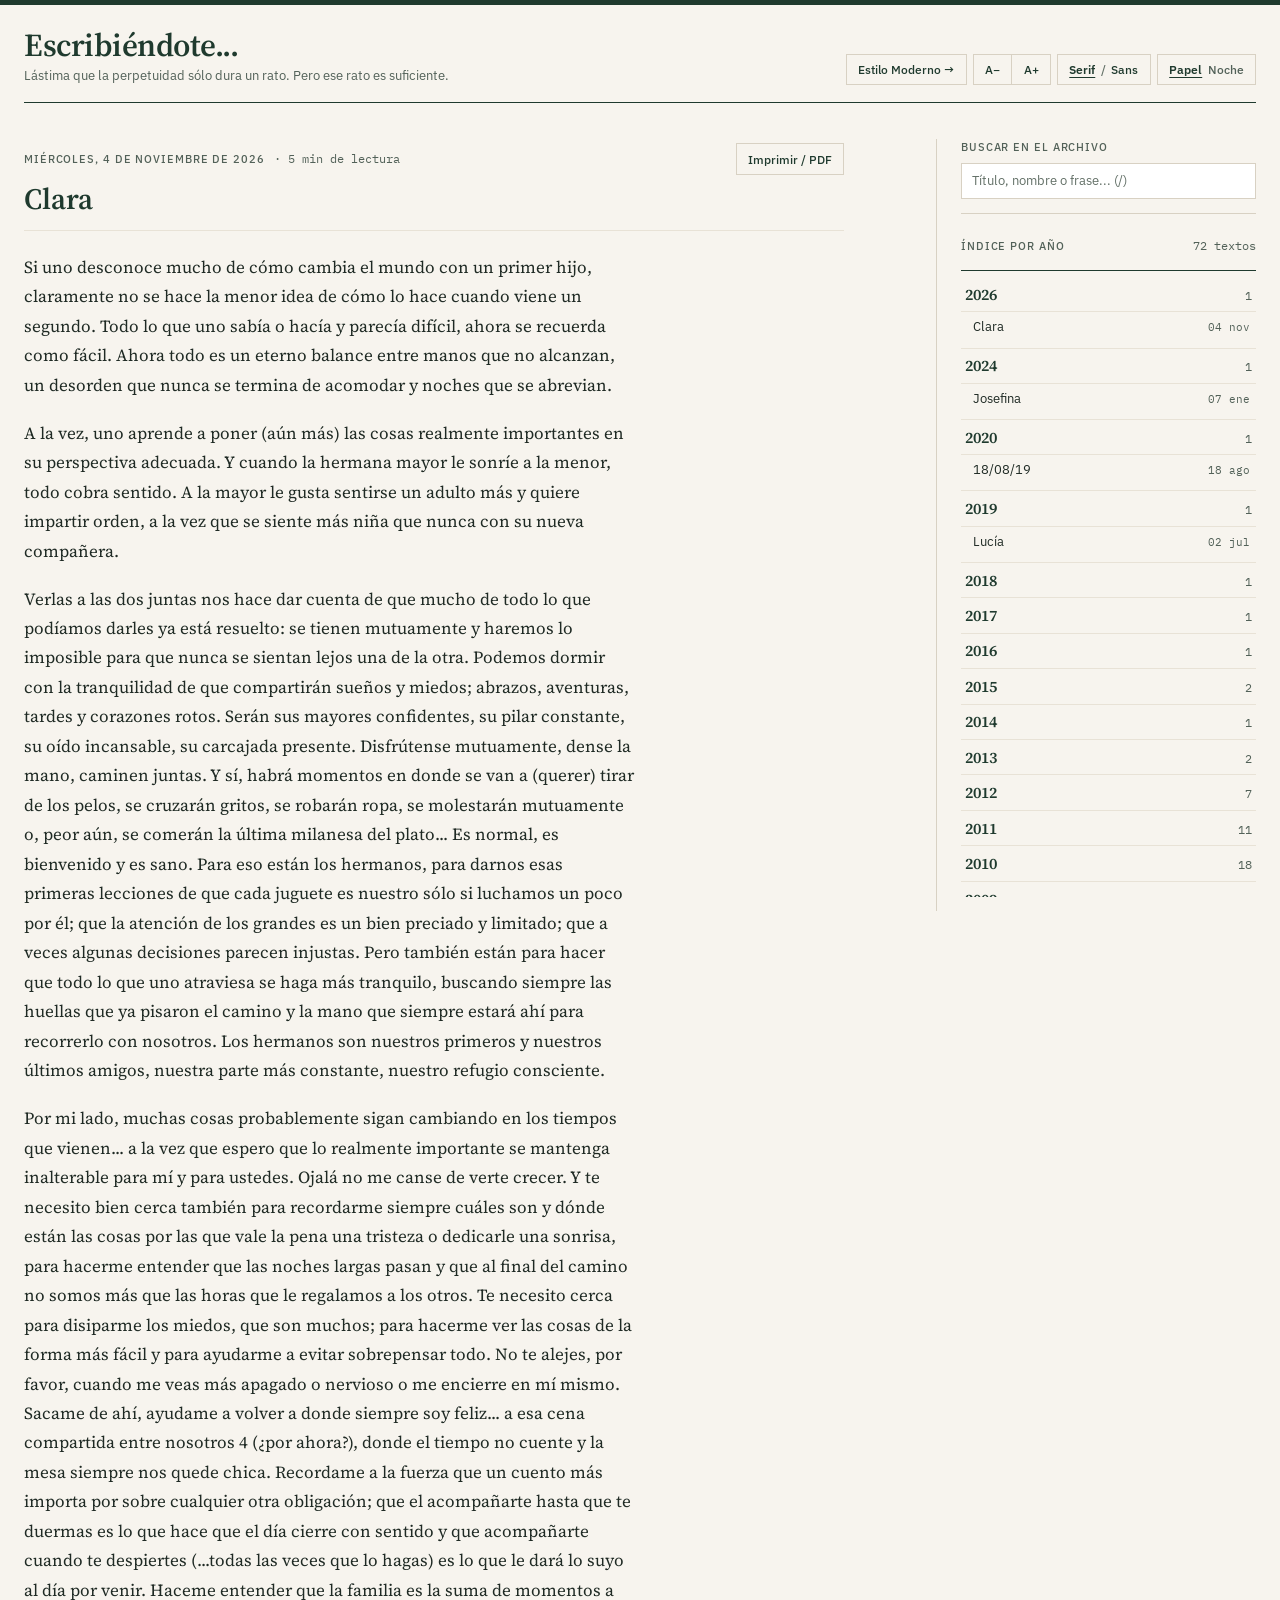
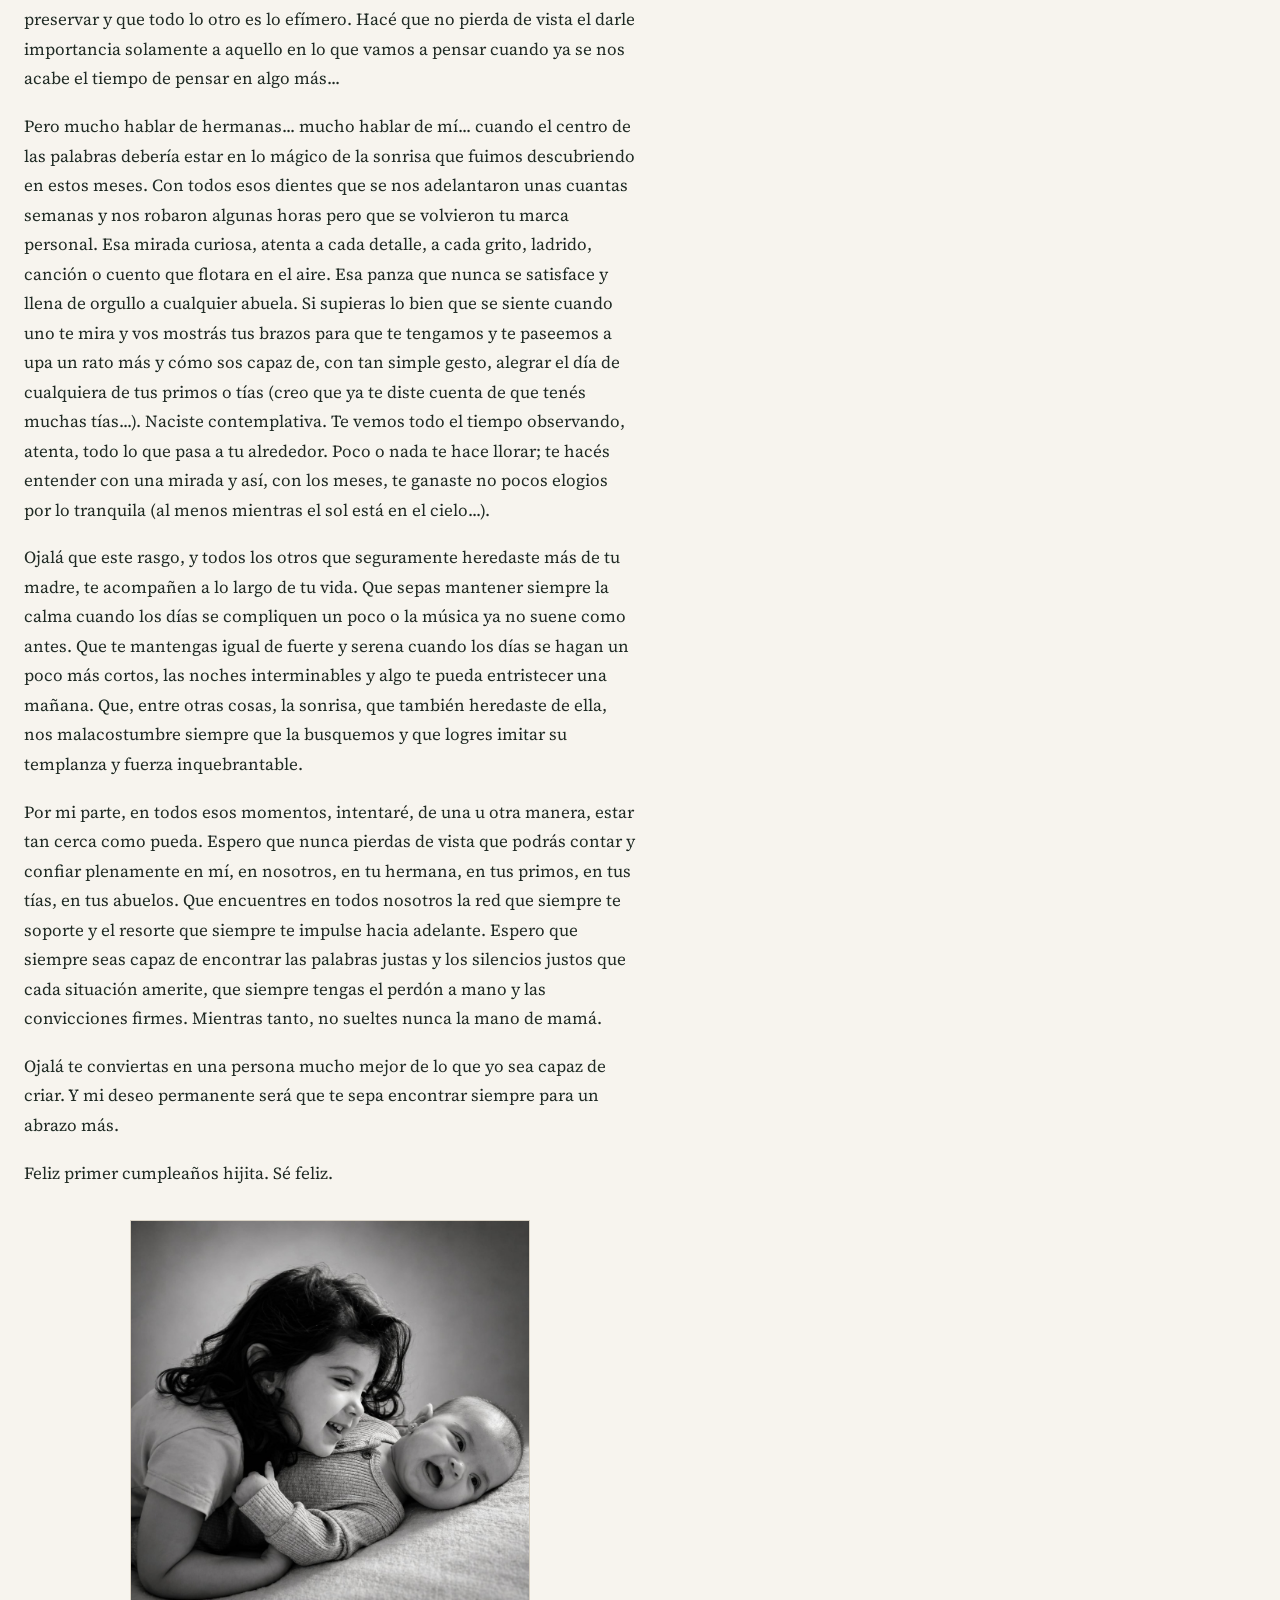
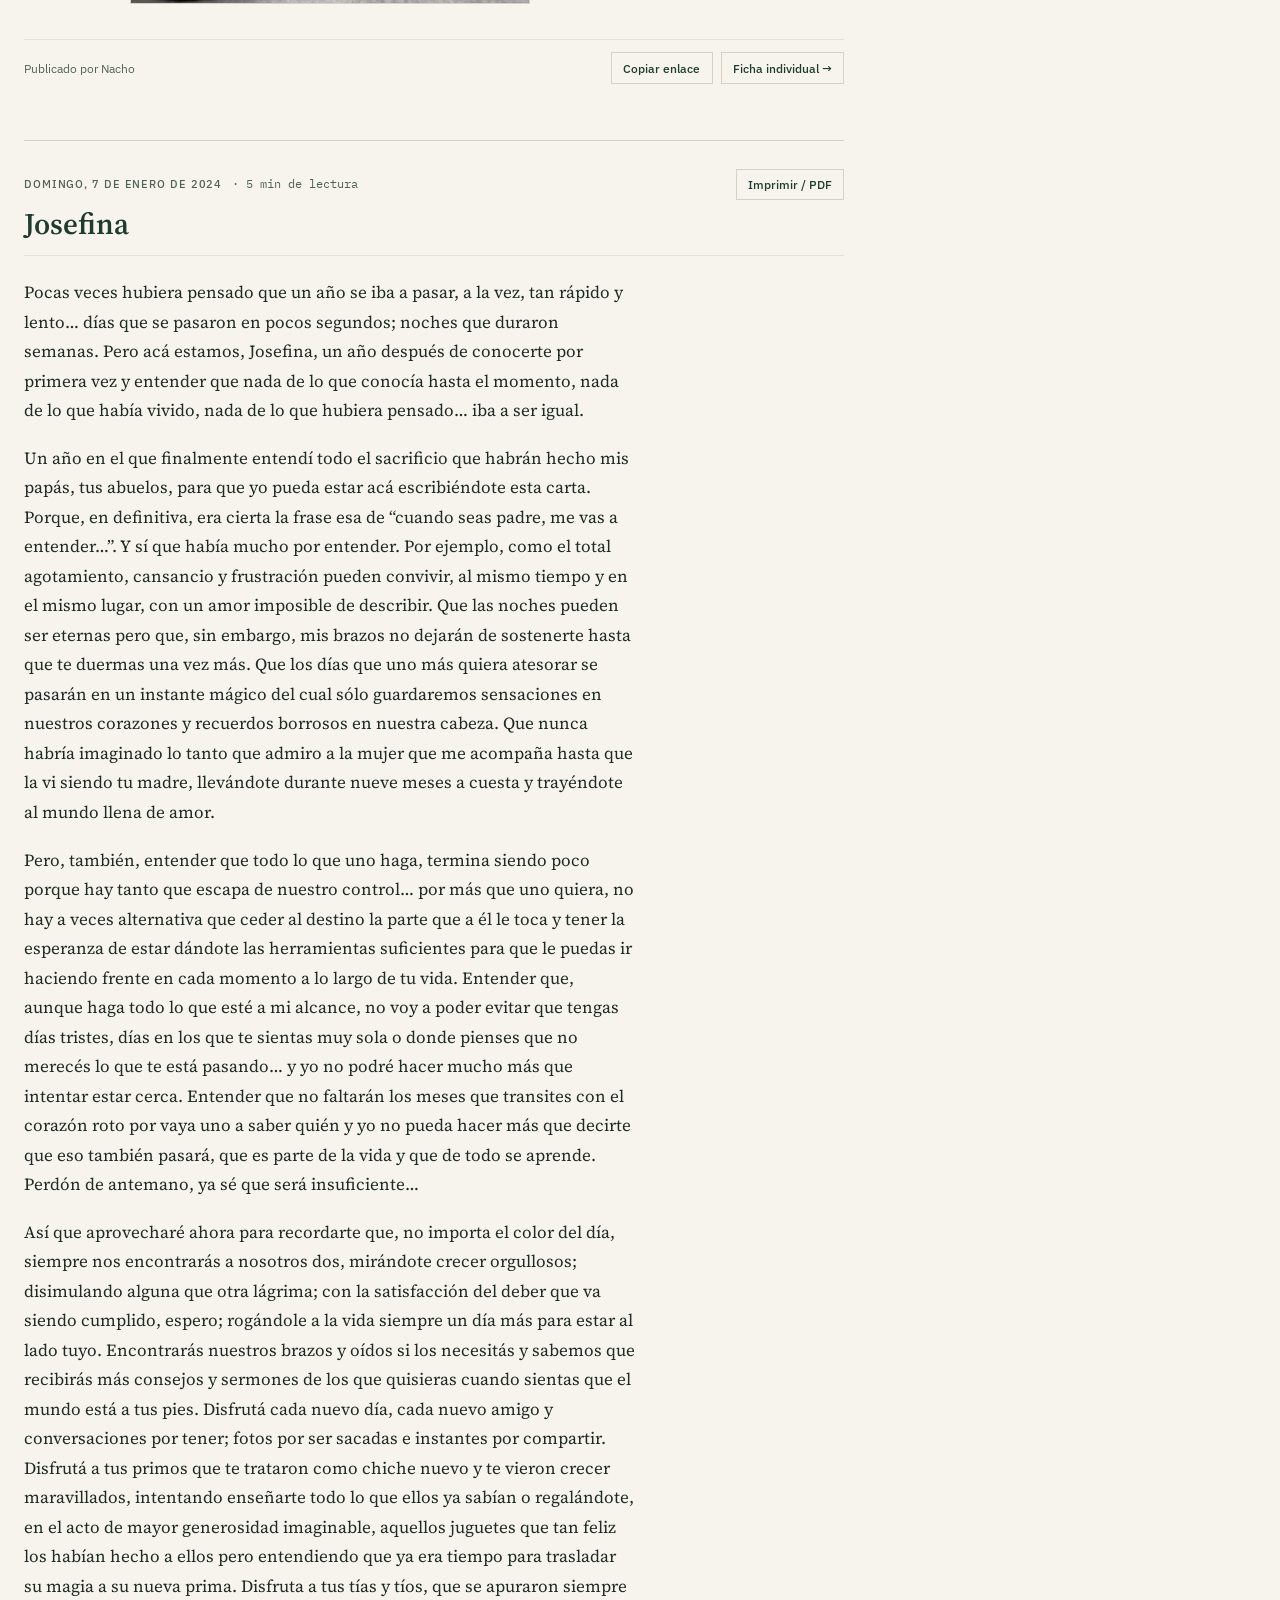
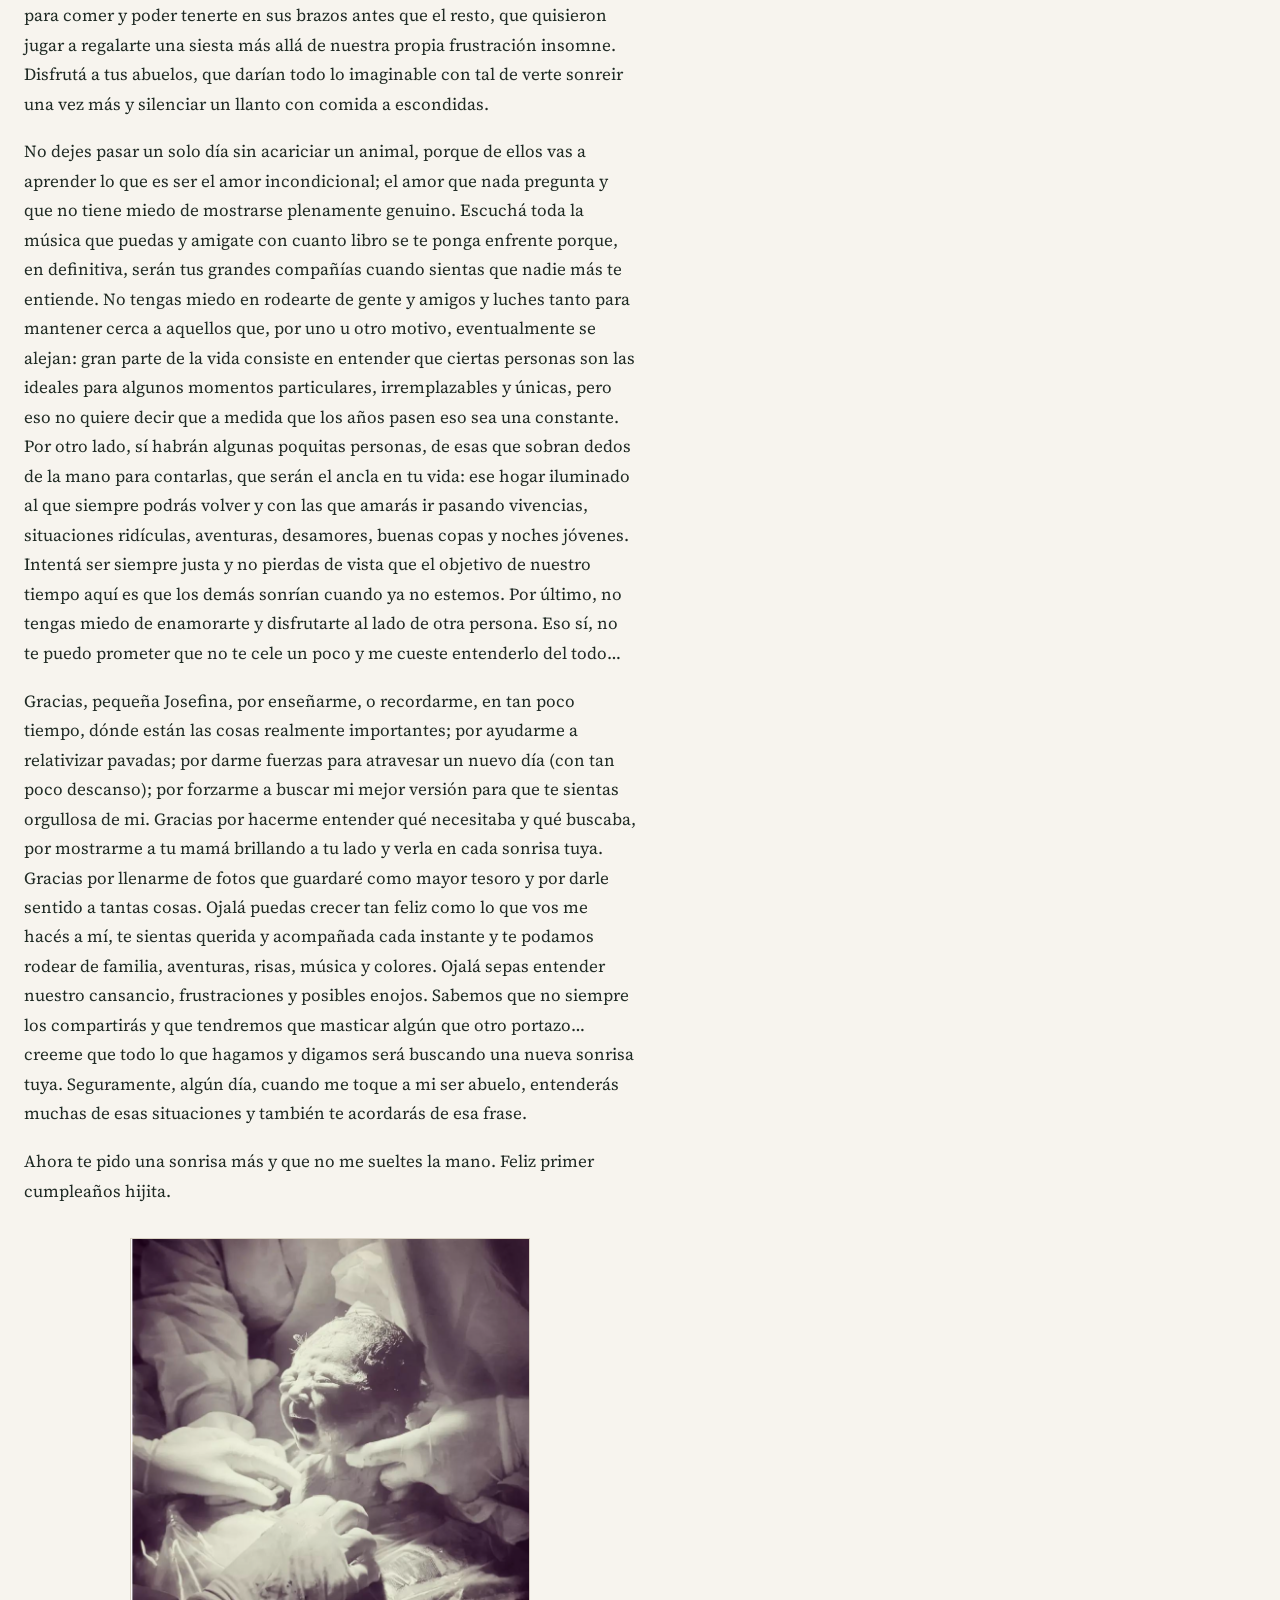
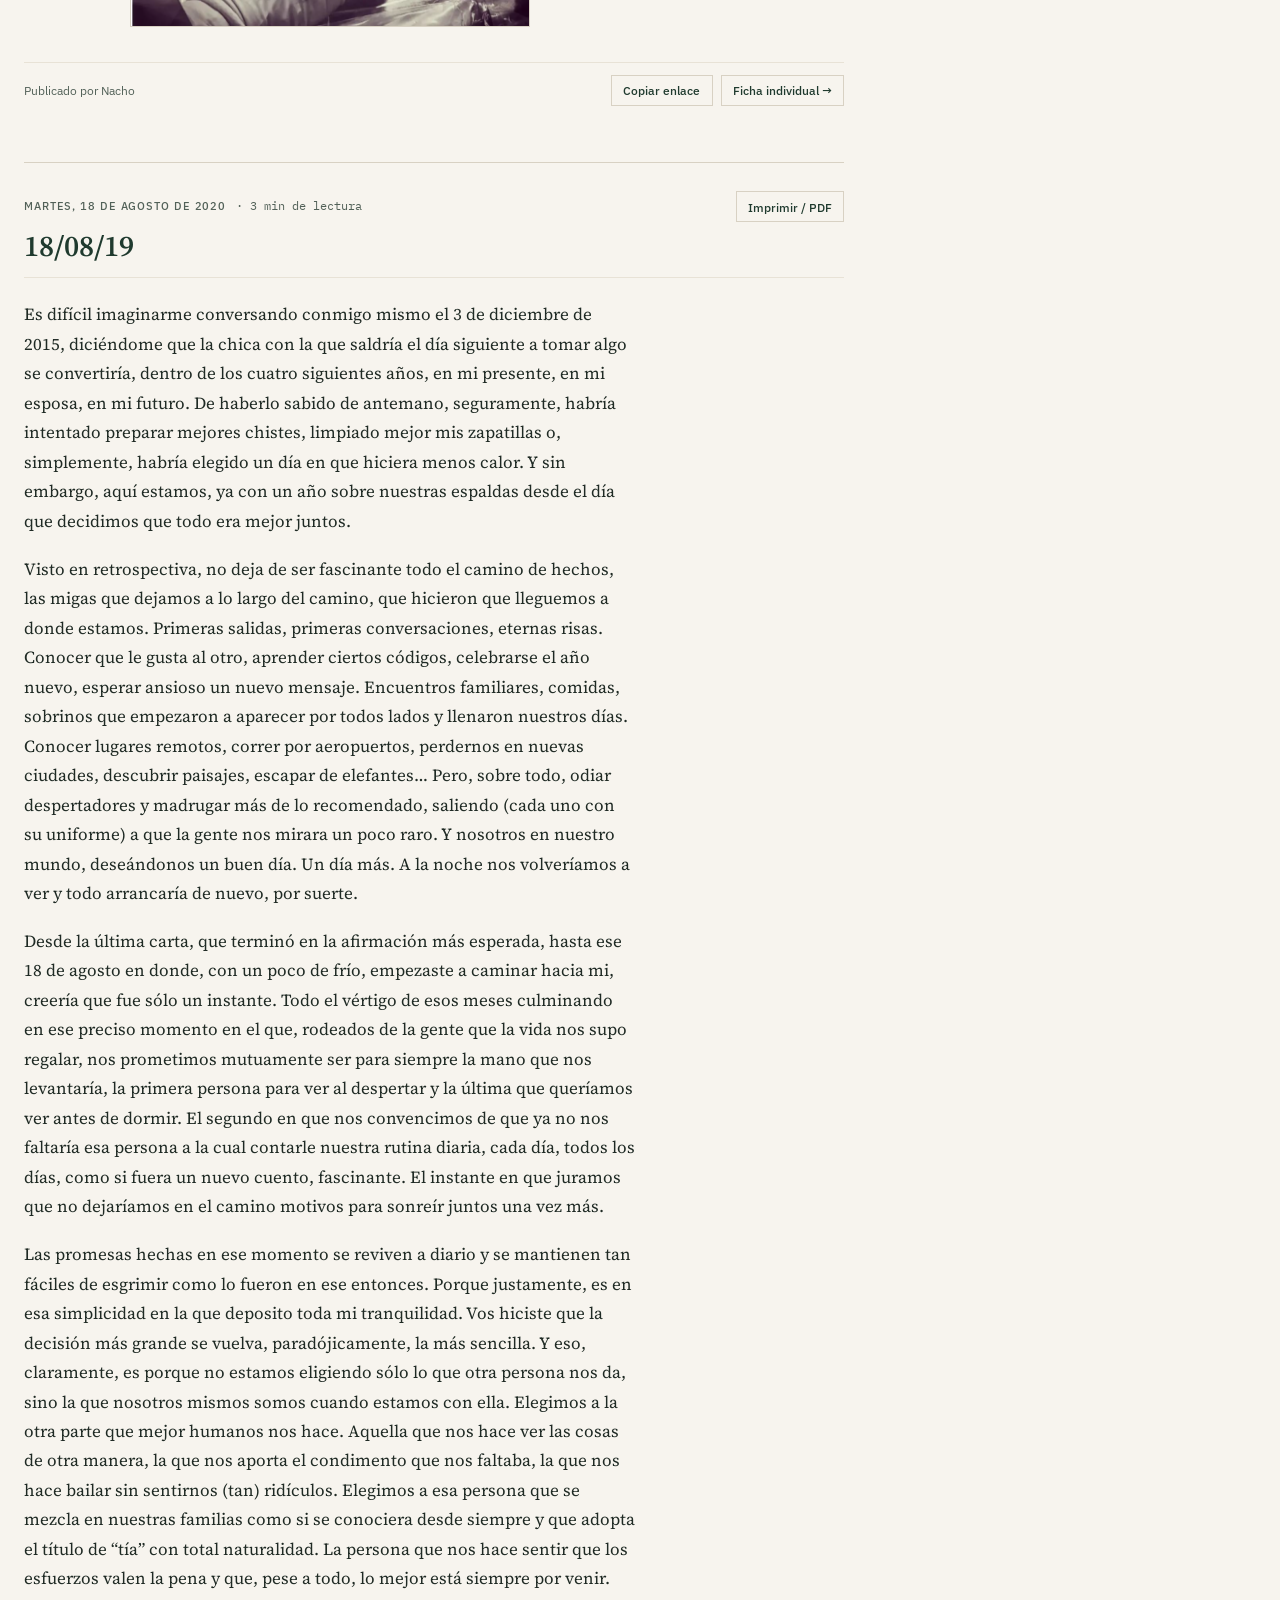
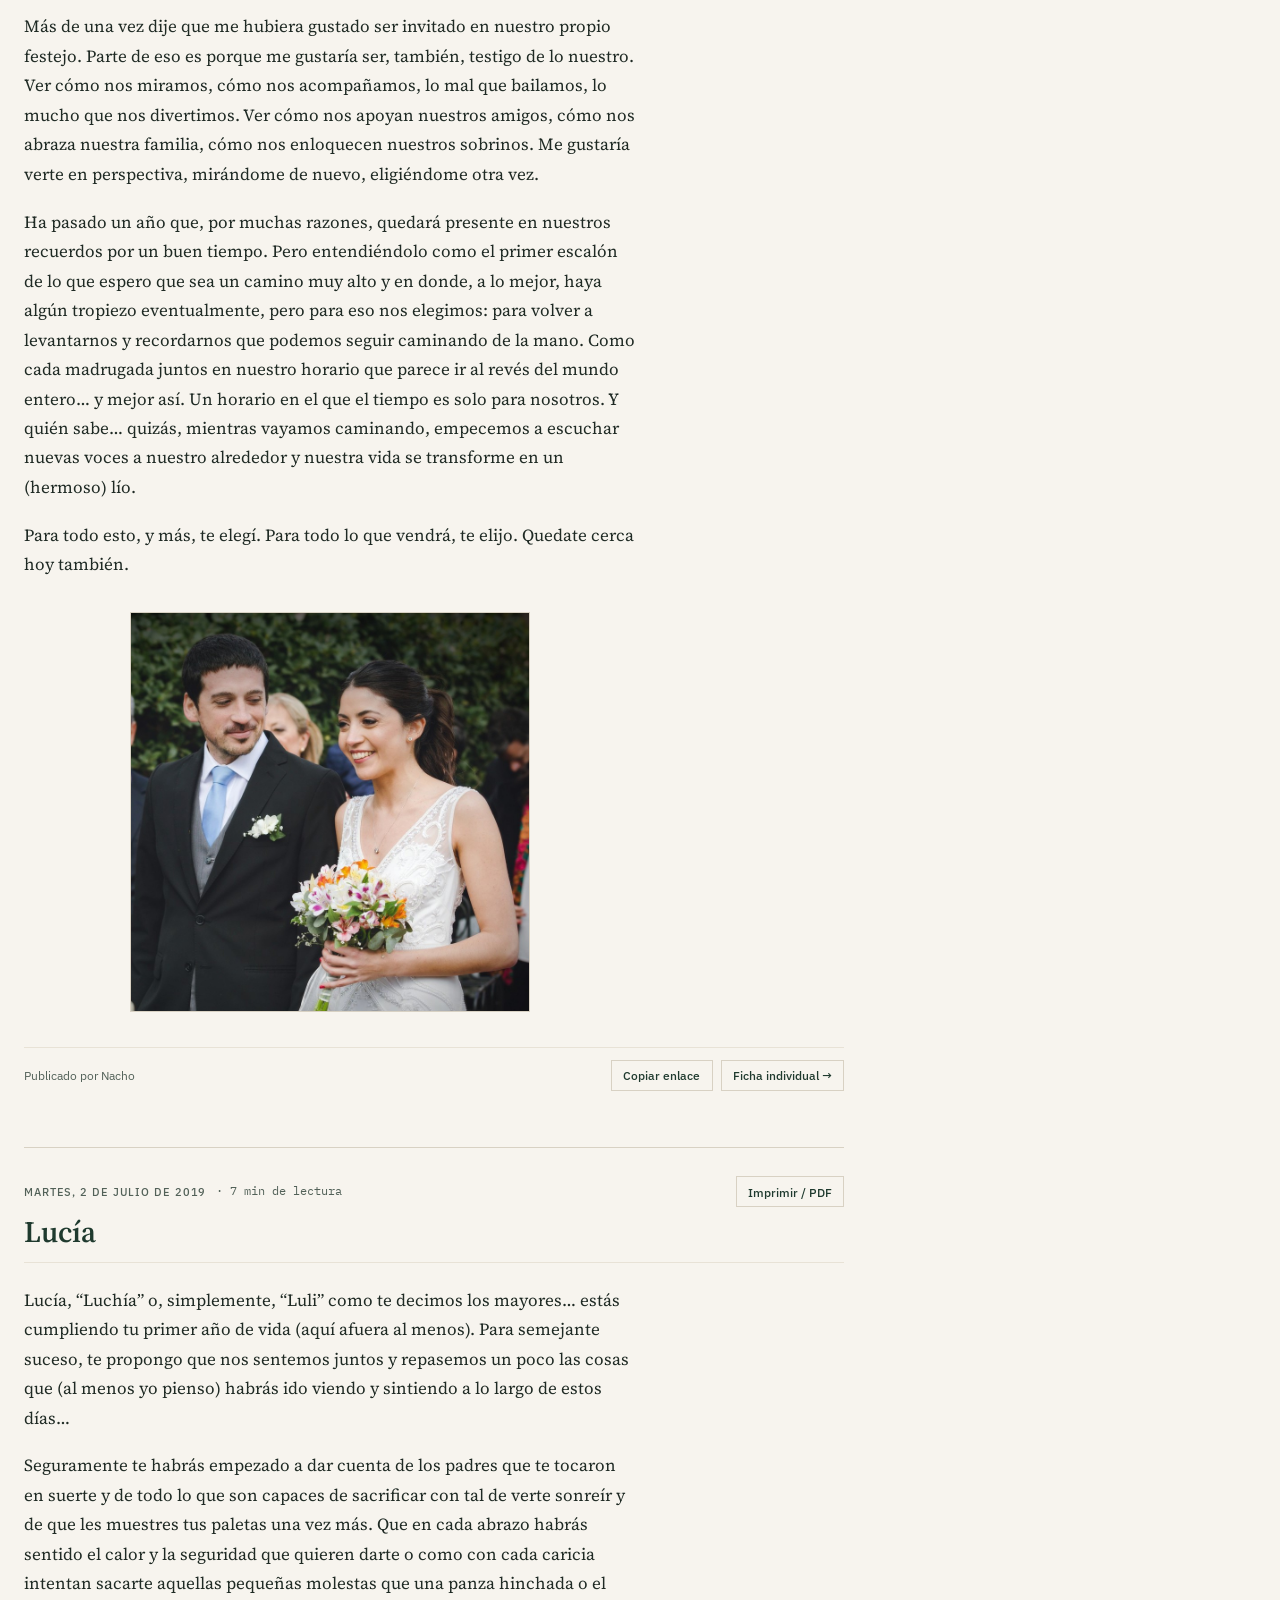
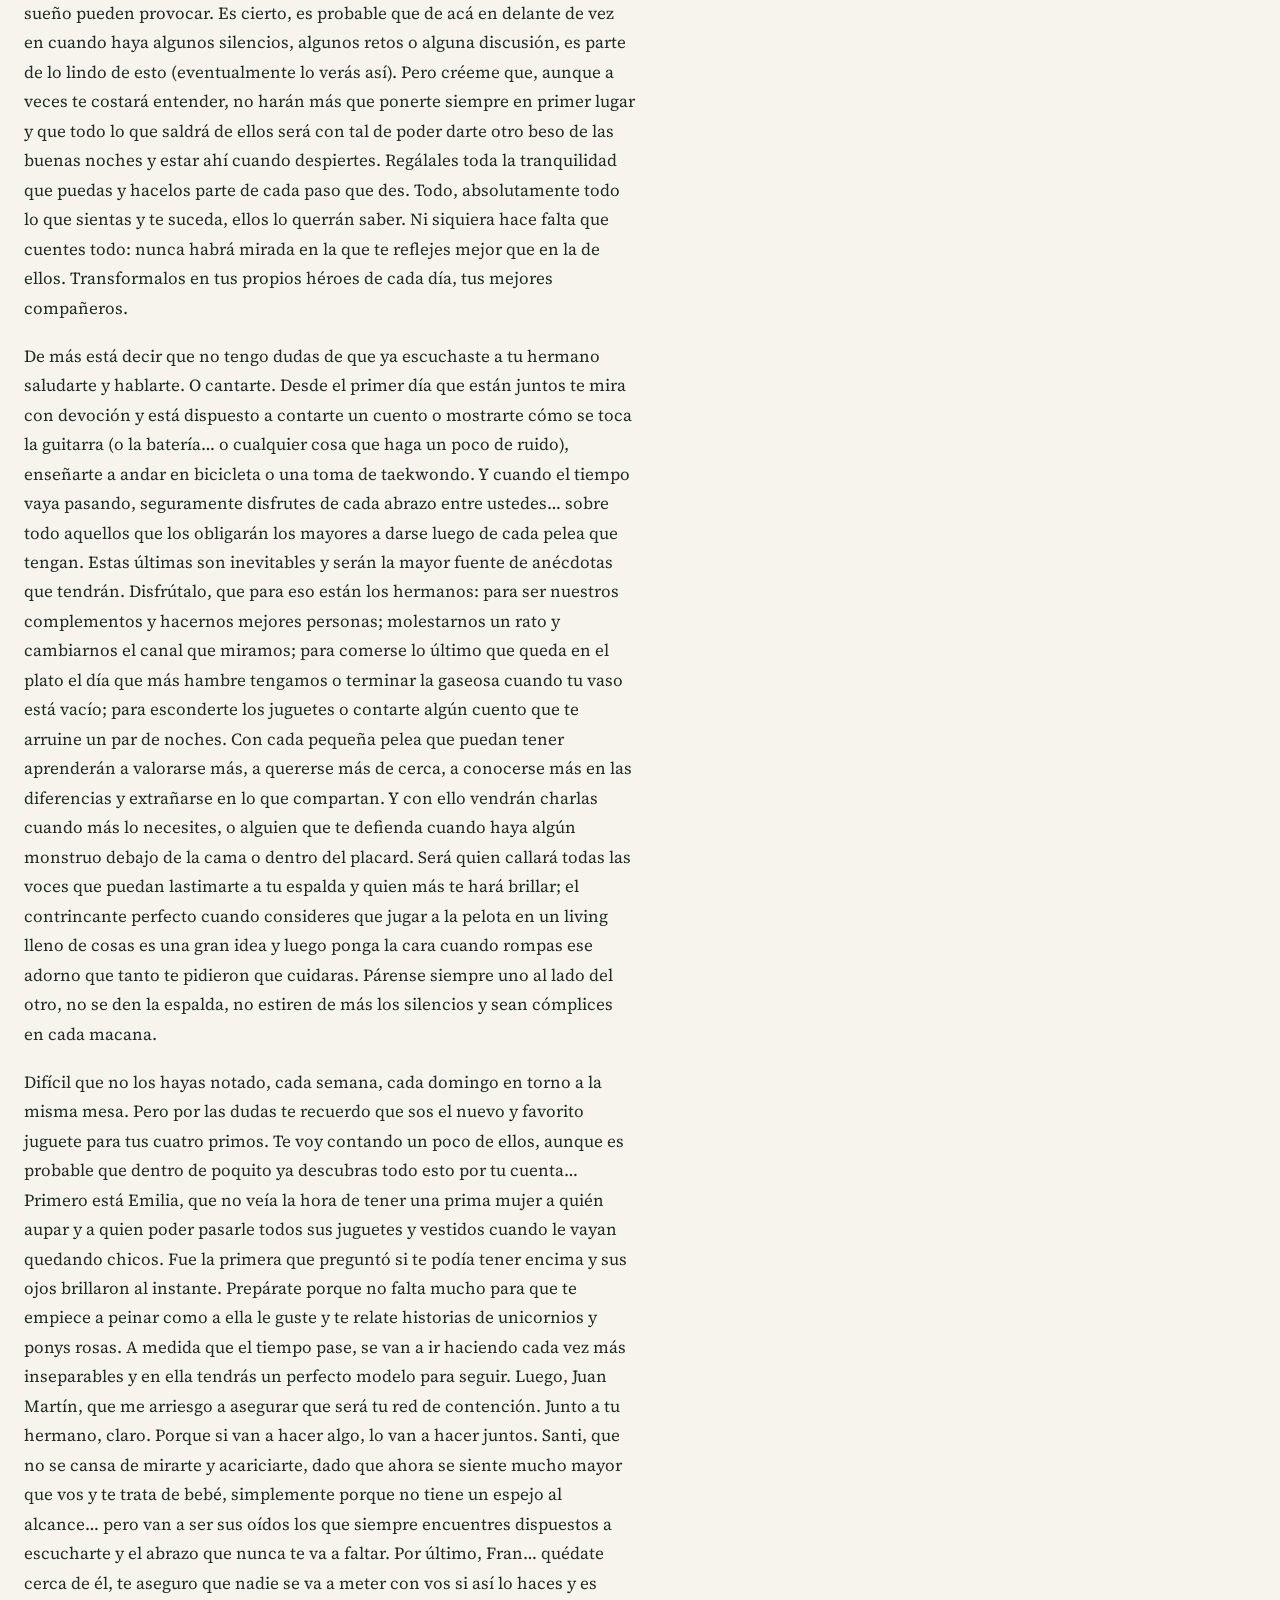
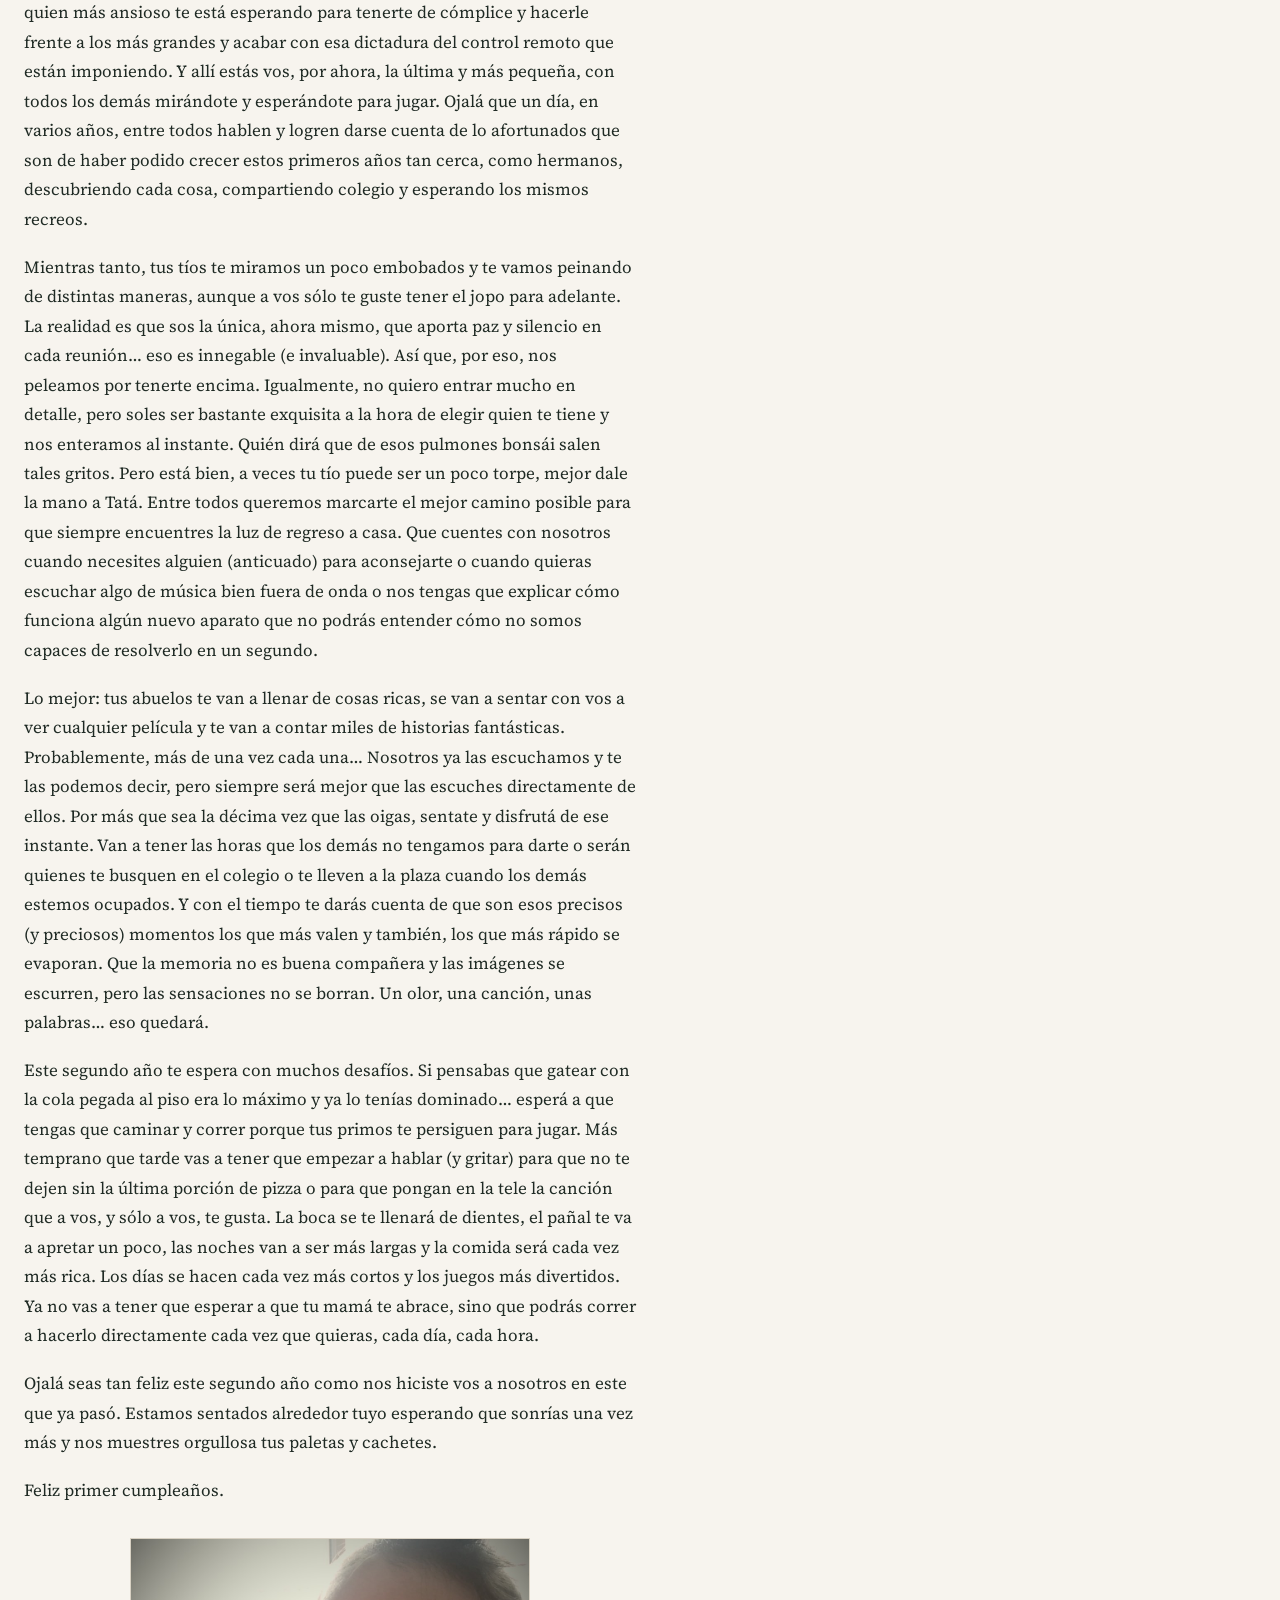
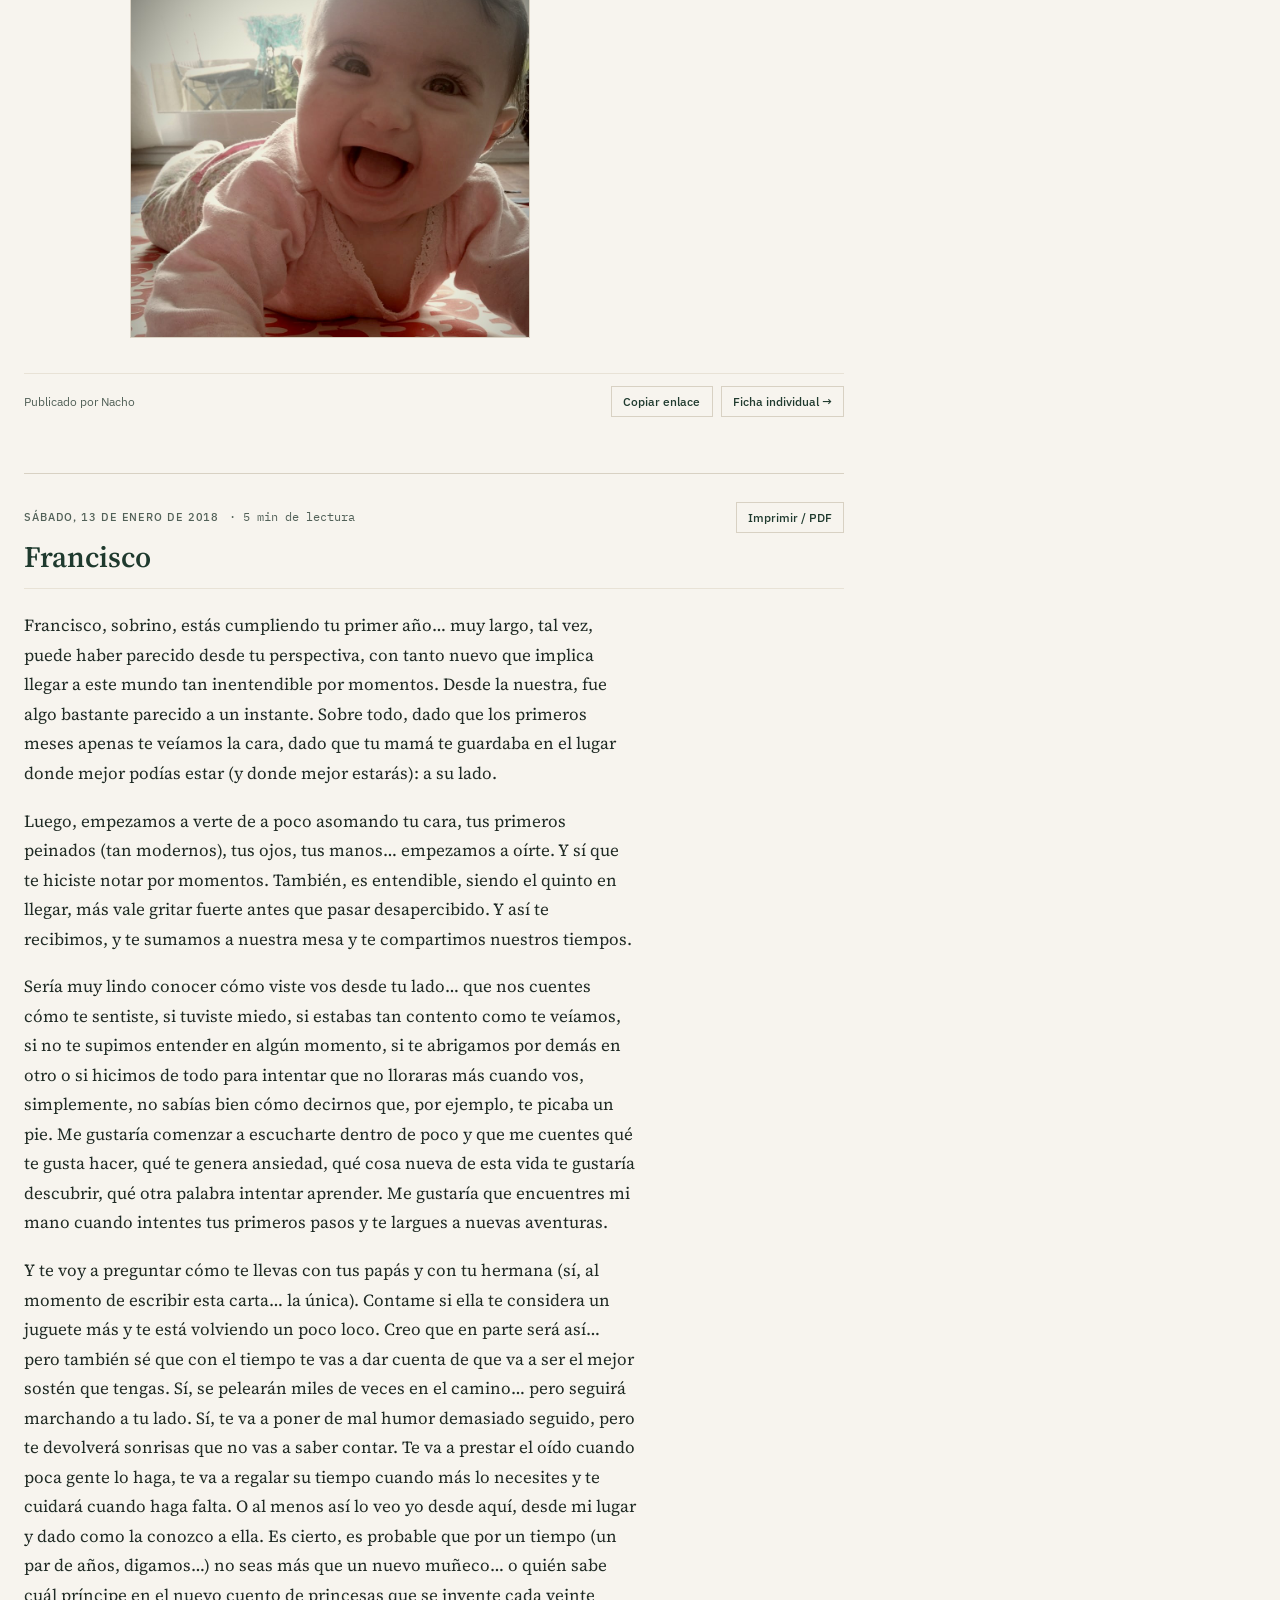
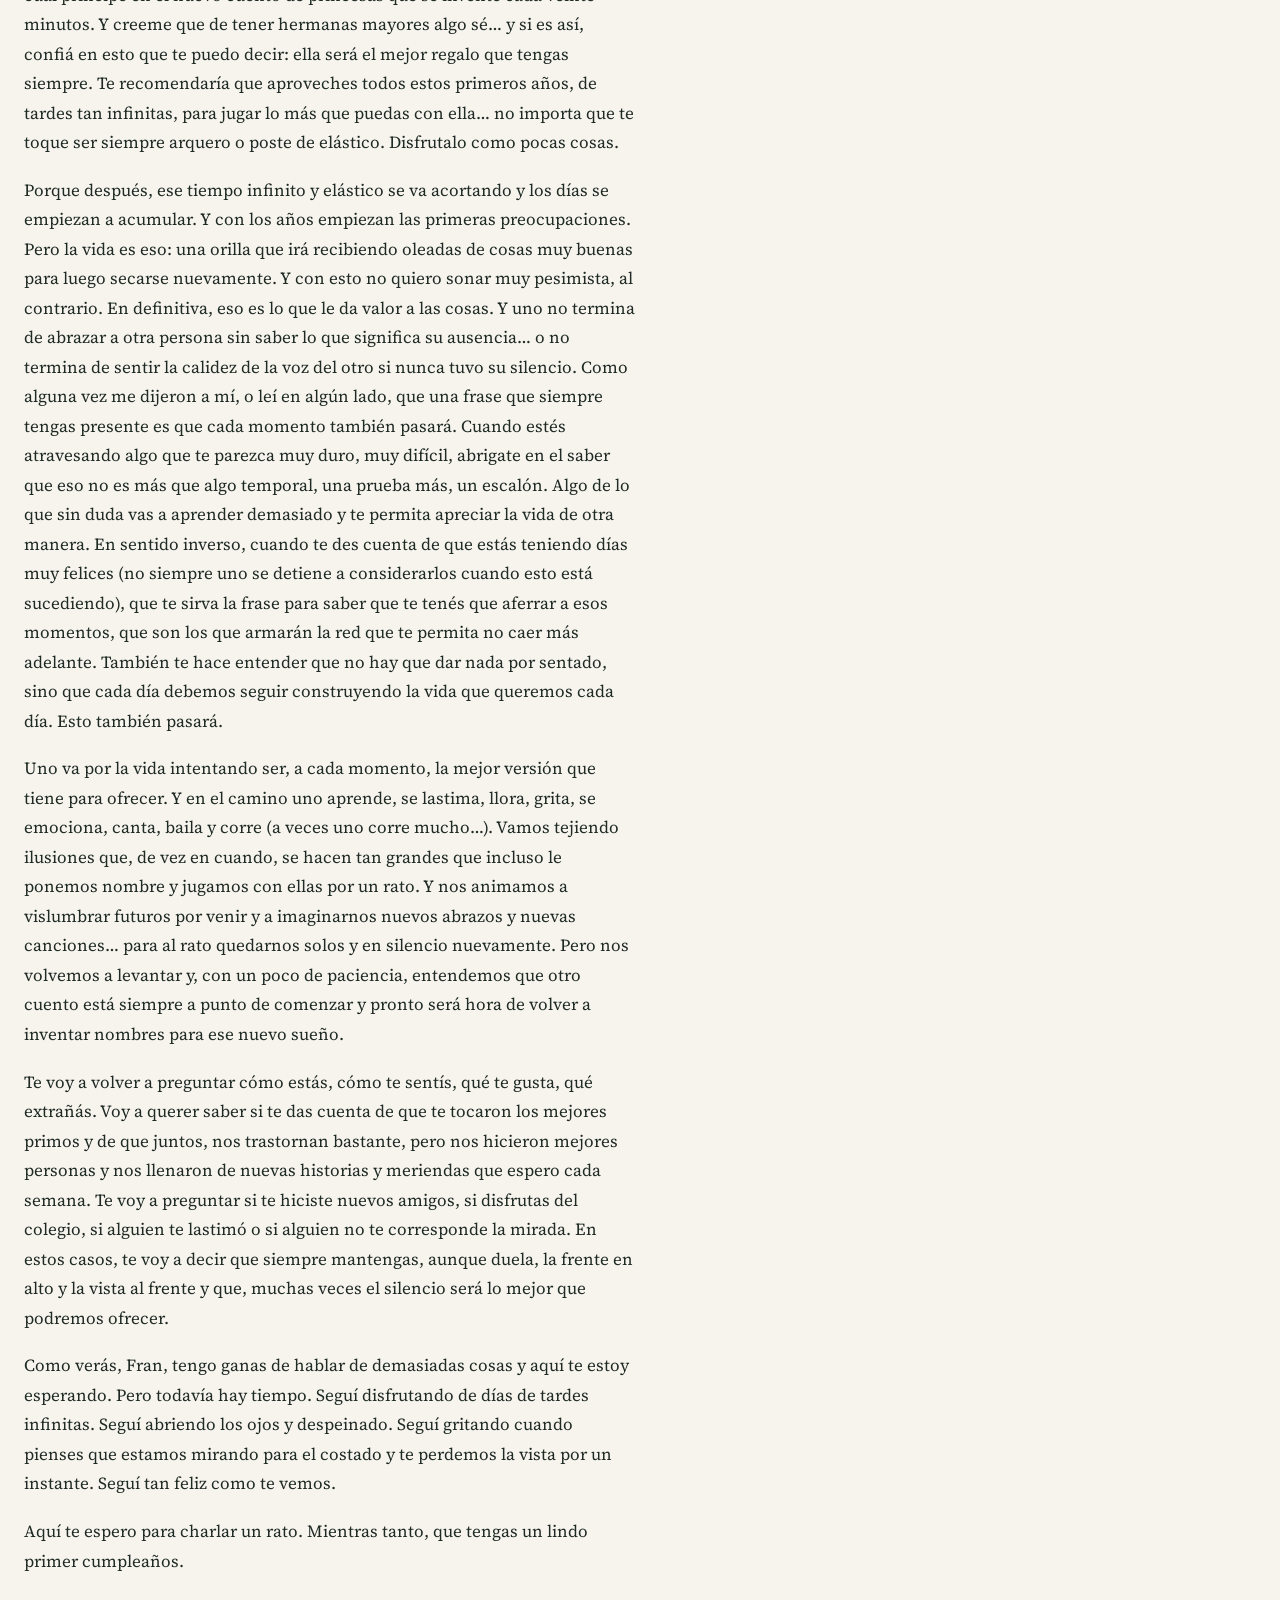
==== commit 5bef2db1: "Make Estilo Diario the default index.html and preserve Estilo Moderno at moderno.html" ====
--- a/editorial.html
+++ b/editorial.html
@@ -13,7 +13,7 @@
   <link rel="preconnect" href="https://fonts.googleapis.com" />
   <link rel="preconnect" href="https://fonts.gstatic.com" crossorigin />
   <link rel="stylesheet" href="https://fonts.googleapis.com/css2?family=Source+Serif+4:ital,opsz,wght@0,8..60,400;0,8..60,600;1,8..60,400&family=IBM+Plex+Sans:ital,wght@0,400;0,500;0,600;1,400&family=IBM+Plex+Mono:wght@400;500&display=swap" />
-  <link rel="stylesheet" href="styles-editorial.css?v=7" />
+  <link rel="stylesheet" href="styles.css?v=8" />
   <script>
     (function () {
       try {
@@ -45,8 +45,8 @@
 
       <div class="cabecera-derecha">
         <div class="controles-barra">
-          <a href="index.html" class="btn-recto secundario" title="Volver al estilo moderno oscuro/claro">
-            ← Estilo Moderno
+          <a href="moderno.html" class="btn-recto secundario" title="Volver al estilo moderno oscuro/claro">
+            Estilo Moderno →
           </a>
 
           <div class="grupo-recto" role="group" aria-label="Tamaño de texto">
@@ -133,6 +133,6 @@
   </div>
 
   <script src="posts.js?v=6"></script>
-  <script src="app-editorial.js?v=7"></script>
+  <script src="app.js?v=8"></script>
 </body>
 </html>
--- a/styles.css
+++ b/styles.css
@@ -0,0 +1,1004 @@
+:root,
+html[data-theme="light"] {
+  --verde: #1f3a2e;
+  --crema: #f7f4ee;
+  --crema-2: #efeae0;
+  --papel-input: #ffffff;
+  --tinta: #1f2a24;
+  --tinta-2: #526158;
+  --tinta-3: #637067;
+  --linea: #d8d1c3;
+  --linea-suave: #e8e2d6;
+
+  --acento-1: #1f3a2e;
+  --acento-2: #c9a227;
+  --acento-3: #b5651d;
+
+  --gris-dato: #b8afa0;
+  --alerta-fondo: #f3ead6;
+  --positivo: #2e6b3f;
+  --negativo: #9c3b23;
+  color-scheme: light;
+}
+
+html[data-theme="dark"] {
+  --verde: #d5c7ad;
+  --crema: #111815;
+  --crema-2: #18231e;
+  --papel-input: #151f1a;
+  --tinta: #e5e1d8;
+  --tinta-2: #9ead9f;
+  --tinta-3: #879689;
+  --linea: #2a3b32;
+  --linea-suave: #1f2d26;
+
+  --acento-1: #c9a227;
+  --acento-2: #c9a227;
+  --acento-3: #d47a34;
+
+  --gris-dato: #5c6b62;
+  --alerta-fondo: #232018;
+  --positivo: #529c67;
+  --negativo: #d4654b;
+  color-scheme: dark;
+}
+
+:root {
+  --serif: "Source Serif 4", "Libre Baskerville", Georgia, "Times New Roman", serif;
+  --sans: "IBM Plex Sans", -apple-system, BlinkMacSystemFont, "Segoe UI", Roboto, Arial, sans-serif;
+  --mono: "IBM Plex Mono", Menlo, monospace;
+  --fuente-lectura: var(--serif);
+  --cuerpo-tamano: 1.06rem;
+}
+
+html[data-font="sans"] {
+  --fuente-lectura: var(--sans);
+}
+
+html[data-size="sm"] {
+  --cuerpo-tamano: 0.95rem;
+}
+
+html[data-size="md"] {
+  --cuerpo-tamano: 1.06rem;
+}
+
+html[data-size="lg"] {
+  --cuerpo-tamano: 1.18rem;
+}
+
+*,
+*::before,
+*::after {
+  box-sizing: border-box;
+}
+
+::selection {
+  background-color: var(--alerta-fondo);
+  color: var(--tinta);
+}
+
+html {
+  font-size: 16px;
+  scroll-behavior: smooth;
+  background-color: var(--crema);
+  color: var(--tinta);
+  caret-color: var(--verde);
+}
+
+::-webkit-scrollbar {
+  width: 8px;
+  height: 8px;
+}
+
+::-webkit-scrollbar-track {
+  background: var(--crema);
+}
+
+::-webkit-scrollbar-thumb {
+  background: var(--gris-dato);
+}
+
+body {
+  margin: 0;
+  font-family: var(--sans);
+  font-size: 14.5px;
+  line-height: 1.45;
+  color: var(--tinta);
+  background: var(--crema);
+  border-top: 5px solid var(--verde);
+  -webkit-font-smoothing: antialiased;
+  text-rendering: optimizeLegibility;
+}
+
+h1,
+h2,
+h3 {
+  font-family: var(--serif);
+  font-weight: 600;
+  color: var(--verde);
+}
+
+a {
+  color: var(--verde);
+  text-decoration-thickness: 1px;
+  text-underline-offset: 2px;
+}
+
+:focus-visible {
+  outline: 2px solid var(--verde);
+  outline-offset: 2px;
+}
+
+/* Barra de progreso de lectura */
+.reading-progress {
+  position: fixed;
+  top: 0;
+  left: 0;
+  height: 5px;
+  width: 0%;
+  background-color: var(--acento-2);
+  z-index: 60;
+}
+
+.pagina {
+  padding: 0 1.5rem 2.5rem;
+  max-width: 1280px;
+  margin: 0 auto;
+}
+
+/* Cabecera estilo diario */
+.cabecera {
+  display: flex;
+  flex-wrap: wrap;
+  gap: 0.75rem 2rem;
+  align-items: flex-end;
+  justify-content: space-between;
+  padding: 1.5rem 0 1.1rem;
+  margin-bottom: 2.25rem;
+  border-bottom: 1px solid var(--verde);
+}
+
+.marca {
+  display: flex;
+  flex-direction: column;
+  gap: 0.2rem;
+}
+
+.marca-titulo {
+  font-size: 2rem;
+  line-height: 1.05;
+  margin: 0;
+  letter-spacing: -0.015em;
+}
+
+.marca-titulo a {
+  text-decoration: none;
+  color: var(--verde);
+}
+
+.marca-sub,
+.nota {
+  color: var(--tinta-2);
+  font-size: 0.82rem;
+  margin: 0;
+}
+
+.cabecera-derecha {
+  display: flex;
+  flex-wrap: wrap;
+  align-items: flex-end;
+  gap: 0.75rem 1.5rem;
+}
+
+.pestanas {
+  display: flex;
+  align-items: center;
+  gap: 0.25rem;
+}
+
+.pestanas a {
+  text-decoration: none;
+  color: var(--tinta-2);
+  padding: 0.45rem 0.8rem;
+  font-size: 0.85rem;
+  font-weight: 500;
+  border-bottom: 2px solid transparent;
+}
+
+.pestanas a.activa,
+.pestanas a:hover {
+  color: var(--verde);
+  border-bottom-color: var(--verde);
+}
+
+.controles-barra {
+  display: flex;
+  align-items: center;
+  gap: 0.4rem;
+}
+
+.grupo-recto {
+  display: inline-flex;
+}
+
+.grupo-recto .btn-recto + .btn-recto {
+  border-left: none;
+}
+
+/* Botones rectos sin radio */
+.btn-recto {
+  font: inherit;
+  font-family: var(--sans);
+  font-size: 0.78rem;
+  font-weight: 500;
+  padding: 0.35rem 0.7rem;
+  border: 1px solid var(--verde);
+  background: var(--verde);
+  color: var(--crema);
+  cursor: pointer;
+  border-radius: 0;
+  text-decoration: none;
+  display: inline-flex;
+  align-items: center;
+  gap: 0.35rem;
+}
+
+.btn-recto.secundario {
+  background: transparent;
+  color: var(--verde);
+  border-color: var(--linea);
+}
+
+.btn-recto.secundario:hover:not(:disabled) {
+  border-color: var(--verde);
+  background: var(--crema-2);
+}
+
+.btn-recto:disabled {
+  opacity: 0.4;
+  cursor: not-allowed;
+}
+
+html[data-font="serif"] .font-opt[data-mode="serif"],
+html[data-font="sans"] .font-opt[data-mode="sans"] {
+  font-weight: 600;
+  text-decoration: underline;
+  text-underline-offset: 3px;
+}
+
+.sep-barra {
+  color: var(--tinta-3);
+}
+
+html[data-theme="light"] .label-tema-claro {
+  font-weight: 600;
+  text-decoration: underline;
+  text-underline-offset: 3px;
+}
+
+html[data-theme="light"] .label-tema-oscuro {
+  color: var(--tinta-2);
+}
+
+html[data-theme="dark"] .label-tema-oscuro {
+  font-weight: 600;
+  text-decoration: underline;
+  text-underline-offset: 3px;
+}
+
+html[data-theme="dark"] .label-tema-claro {
+  color: var(--tinta-2);
+}
+
+.mobile-archive-btn {
+  display: none;
+}
+
+/* Fila de indicadores (KPIs sin tarjetas) */
+.indicadores {
+  display: grid;
+  grid-template-columns: repeat(auto-fit, minmax(190px, 1fr));
+  border-bottom: 1px solid var(--linea);
+  margin-bottom: 1.75rem;
+}
+
+.tarjeta {
+  padding: 0.85rem 1.1rem 0.75rem;
+  border-left: 1px solid var(--linea);
+}
+
+.tarjeta:first-child {
+  border-left: none;
+  padding-left: 0;
+}
+
+.etiqueta {
+  font-family: var(--sans);
+  font-size: 0.7rem;
+  letter-spacing: 0.08em;
+  text-transform: uppercase;
+  color: var(--tinta-2);
+  font-weight: 500;
+}
+
+.tarjeta .numero {
+  font-family: var(--serif);
+  font-size: 2.1rem;
+  font-weight: 600;
+  line-height: 1.08;
+  margin: 0.2rem 0 0.15rem;
+  font-variant-numeric: lining-nums tabular-nums;
+  color: var(--verde);
+}
+
+.tarjeta .numero.numero-texto {
+  font-size: 1.65rem;
+}
+
+.tarjeta .detalle {
+  color: var(--tinta-2);
+  font-size: 0.76rem;
+}
+
+/* Chips con forma además de color */
+.chip {
+  display: inline-flex;
+  align-items: center;
+  gap: 0.4em;
+  font-family: var(--sans);
+  font-size: 0.72rem;
+  padding: 0.12em 0.55em;
+  border: 1px solid var(--linea);
+  background: var(--papel-input);
+  color: var(--tinta-2);
+}
+
+.chip::before {
+  content: "";
+  width: 0.68em;
+  height: 0.68em;
+  border: 1px solid var(--tinta);
+  flex-shrink: 0;
+}
+
+.chip-a::before {
+  background: var(--acento-1);
+  border-radius: 50%;
+}
+
+.chip-b::before {
+  background: var(--acento-2);
+}
+
+.chip-c::before {
+  background: var(--acento-3);
+  border: none;
+  clip-path: polygon(50% 0, 100% 100%, 0 100%);
+}
+
+/* Grilla principal con línea divisoria vertical de diario */
+.grilla-editorial {
+  display: grid;
+  grid-template-columns: minmax(0, 820px) 320px;
+  justify-content: space-between;
+  gap: 2.5rem;
+  align-items: start;
+}
+
+.columna-lectura {
+  max-width: 820px;
+}
+
+.barra-filtro {
+  display: flex;
+  align-items: center;
+  justify-content: space-between;
+  gap: 1rem;
+  padding: 0.65rem 0.9rem;
+  margin-bottom: 1.5rem;
+  background: var(--alerta-fondo);
+  border: 1px solid var(--linea);
+  border-left: 3px solid var(--acento-3);
+  font-size: 0.82rem;
+  color: var(--tinta);
+}
+
+.barra-filtro[hidden] {
+  display: none !important;
+}
+
+/* Bloques de relatos: sin cajas, sin sombras, sin radios */
+.post-article {
+  border-top: 1px solid var(--linea);
+  padding: 1.75rem 0 2.5rem;
+  margin-bottom: 1rem;
+}
+
+.post-article:first-child {
+  border-top: none;
+  padding-top: 0.25rem;
+}
+
+.post-header {
+  margin-bottom: 1.4rem;
+  padding-bottom: 0.85rem;
+  border-bottom: 1px solid var(--linea-suave);
+}
+
+.post-meta-top {
+  display: flex;
+  align-items: center;
+  flex-wrap: wrap;
+  gap: 0.6rem;
+  margin-bottom: 0.45rem;
+}
+
+.post-date {
+  font-family: var(--sans);
+  font-size: 0.7rem;
+  font-weight: 500;
+  letter-spacing: 0.08em;
+  text-transform: uppercase;
+  color: var(--tinta-2);
+  font-variant-numeric: lining-nums tabular-nums;
+}
+
+.meta-sep {
+  color: var(--linea);
+}
+
+.post-reading-time {
+  font-family: var(--mono);
+  font-size: 0.72rem;
+  color: var(--tinta-2);
+  font-variant-numeric: tabular-nums;
+}
+
+.post-header-actions {
+  margin-left: auto;
+  display: inline-flex;
+  align-items: center;
+  gap: 0.4rem;
+}
+
+.post-title {
+  margin: 0;
+  font-family: var(--serif);
+  font-weight: 600;
+  font-size: 1.85rem;
+  line-height: 1.15;
+  color: var(--verde);
+}
+
+.post-title a {
+  color: var(--verde);
+  text-decoration: none;
+}
+
+.post-title a:hover {
+  text-decoration: underline;
+  text-decoration-thickness: 1px;
+  text-underline-offset: 3px;
+}
+
+/* Cuerpo de lectura */
+.post-body {
+  font-family: var(--fuente-lectura);
+  font-size: var(--cuerpo-tamano);
+  line-height: 1.74;
+  color: var(--tinta);
+  max-width: 68ch;
+}
+
+.post-body p {
+  margin: 0 0 1.15rem;
+  text-align: left;
+}
+
+.post-body p.poem-line {
+  margin: 0 0 0.3rem;
+}
+
+.post-epigraph {
+  margin: 1.25rem 0 1.6rem;
+  padding: 0.75rem 1.1rem;
+  background-color: var(--crema-2);
+  border-left: 2px solid var(--acento-2);
+  font-family: var(--serif);
+  font-style: italic;
+  font-size: 0.98rem;
+  line-height: 1.55;
+  color: var(--tinta-2);
+}
+
+/* Fotografías limpias y centradas, sin recuadro sobrante */
+.post-figure {
+  margin: 2rem 0 1rem;
+  text-align: center;
+}
+
+.post-figure img {
+  display: inline-block;
+  max-width: min(100%, 400px);
+  height: auto;
+  border: 1px solid var(--linea);
+  border-radius: 0;
+  box-shadow: none;
+  cursor: zoom-in;
+}
+
+.video-embed {
+  margin: 1.75rem 0;
+  max-width: 480px;
+  aspect-ratio: 16 / 9;
+  background: var(--crema-2);
+  border: 1px solid var(--linea);
+}
+
+.video-embed iframe {
+  width: 100%;
+  height: 100%;
+  border: 0;
+}
+
+.post-footer {
+  margin-top: 1.6rem;
+  padding-top: 0.75rem;
+  border-top: 1px solid var(--linea-suave);
+  display: flex;
+  align-items: center;
+  justify-content: space-between;
+  flex-wrap: wrap;
+  gap: 0.75rem;
+  font-size: 0.78rem;
+  color: var(--tinta-2);
+}
+
+.post-footer-actions {
+  display: inline-flex;
+  align-items: center;
+  gap: 0.5rem;
+}
+
+/* Navegación entre relatos individuales */
+.single-post-nav {
+  display: grid;
+  grid-template-columns: repeat(auto-fit, minmax(200px, 1fr));
+  border-top: 1px solid var(--verde);
+  border-bottom: 1px solid var(--linea);
+  margin-top: 1.75rem;
+}
+
+.adj-link {
+  display: flex;
+  flex-direction: column;
+  gap: 0.2rem;
+  padding: 0.85rem 1rem;
+  text-decoration: none;
+  color: var(--tinta);
+}
+
+.adj-link + .adj-link {
+  border-left: 1px solid var(--linea);
+}
+
+.adj-link:hover {
+  background: var(--crema-2);
+}
+
+.adj-link.next {
+  text-align: right;
+}
+
+.adj-dir {
+  font-size: 0.7rem;
+  letter-spacing: 0.08em;
+  text-transform: uppercase;
+  color: var(--tinta-2);
+}
+
+.adj-title {
+  font-family: var(--serif);
+  font-size: 1.15rem;
+  font-weight: 600;
+  color: var(--verde);
+}
+
+/* Paginación */
+.barra-paginacion {
+  display: flex;
+  align-items: center;
+  justify-content: space-between;
+  gap: 1rem;
+  padding: 1.1rem 0 2.5rem;
+  border-top: 1px solid var(--verde);
+}
+
+.page-indicator {
+  font-family: var(--mono);
+  font-size: 0.78rem;
+  color: var(--tinta-2);
+  font-variant-numeric: tabular-nums;
+}
+
+/* Columna lateral de archivo (estilo tabla densa de diario) */
+.columna-archivo {
+  position: sticky;
+  top: 1.25rem;
+  border-left: 1px solid var(--linea);
+  padding-left: 1.5rem;
+}
+
+.bloque-lateral {
+  border-top: 1px solid var(--linea);
+  padding: 0.9rem 0;
+}
+
+.bloque-lateral:first-child {
+  border-top: none;
+  padding-top: 0;
+}
+
+.etiqueta-bloque {
+  display: block;
+  margin-bottom: 0.45rem;
+}
+
+.campo-busqueda {
+  position: relative;
+}
+
+.campo-busqueda input {
+  width: 100%;
+  font: inherit;
+  font-size: 0.84rem;
+  padding: 0.45rem 1.8rem 0.45rem 0.65rem;
+  border: 1px solid var(--linea);
+  background: var(--papel-input);
+  color: var(--tinta);
+  border-radius: 0;
+}
+
+.campo-busqueda input::placeholder {
+  color: var(--tinta-3);
+}
+
+.campo-busqueda input:focus {
+  border-color: var(--verde);
+  outline: none;
+}
+
+.limpiar-busqueda {
+  position: absolute;
+  right: 0.35rem;
+  top: 50%;
+  transform: translateY(-50%);
+  border: none;
+  background: transparent;
+  color: var(--tinta-2);
+  font-size: 1rem;
+  cursor: pointer;
+  padding: 0 0.25rem;
+}
+
+.encabezado-lateral {
+  display: flex;
+  align-items: baseline;
+  justify-content: space-between;
+  padding-bottom: 0.45rem;
+  border-bottom: 1px solid var(--verde);
+  margin-bottom: 0.35rem;
+}
+
+.conteo-lateral {
+  font-family: var(--mono);
+  font-size: 0.72rem;
+  color: var(--tinta-2);
+  font-variant-numeric: tabular-nums;
+}
+
+.arbol-archivo {
+  max-height: calc(100vh - 280px);
+  overflow-y: auto;
+}
+
+.year-group {
+  border-bottom: 1px solid var(--linea-suave);
+}
+
+.year-toggle {
+  width: 100%;
+  display: flex;
+  align-items: baseline;
+  justify-content: space-between;
+  padding: 0.42rem 0.25rem;
+  background: transparent;
+  border: none;
+  font-family: var(--serif);
+  font-size: 0.98rem;
+  font-weight: 600;
+  color: var(--verde);
+  cursor: pointer;
+  text-align: left;
+  font-variant-numeric: lining-nums tabular-nums;
+}
+
+.year-toggle:hover {
+  background: var(--crema-2);
+}
+
+.year-count {
+  font-family: var(--mono);
+  font-size: 0.72rem;
+  font-weight: 400;
+  color: var(--tinta-2);
+  font-variant-numeric: tabular-nums;
+}
+
+.year-posts {
+  list-style: none;
+  margin: 0;
+  padding: 0 0 0.4rem 0;
+  display: none;
+}
+
+.year-group.open .year-posts {
+  display: block;
+}
+
+.year-post-item {
+  border-top: 1px solid var(--linea-suave);
+}
+
+.year-post-link {
+  display: flex;
+  align-items: baseline;
+  justify-content: space-between;
+  gap: 0.5rem;
+  padding: 0.3rem 0.35rem 0.3rem 0.75rem;
+  font-family: var(--sans);
+  font-size: 0.82rem;
+  color: var(--tinta);
+  text-decoration: none;
+}
+
+.year-post-link:hover {
+  background: var(--crema-2);
+}
+
+.year-post-link.active {
+  background: var(--crema-2);
+  color: var(--verde);
+  font-weight: 600;
+  border-left: 2px solid var(--verde);
+}
+
+.year-post-day {
+  font-family: var(--mono);
+  font-size: 0.7rem;
+  color: var(--tinta-2);
+  font-variant-numeric: tabular-nums;
+  white-space: nowrap;
+}
+
+.leyenda-chips {
+  display: flex;
+  flex-wrap: wrap;
+  gap: 0.4rem;
+  margin-top: 0.5rem;
+}
+
+/* Pie editorial */
+.pie-editorial {
+  margin-top: 2rem;
+  padding-top: 1rem;
+  border-top: 1px solid var(--verde);
+  color: var(--tinta-2);
+  font-size: 0.78rem;
+}
+
+.pie-interno {
+  display: flex;
+  justify-content: space-between;
+  flex-wrap: wrap;
+  gap: 0.5rem;
+}
+
+.volver-arriba {
+  position: fixed;
+  right: 1.5rem;
+  bottom: 1.5rem;
+  z-index: 35;
+}
+
+.volver-arriba[hidden] {
+  display: none;
+}
+
+/* Ficha o modal de fotografía (Sección 5 de la guía: borde verde 1px con border-top-width: 4px) */
+.modal-editorial {
+  position: fixed;
+  inset: 0;
+  z-index: 100;
+  background-color: rgba(31, 58, 46, 0.52);
+  display: flex;
+  align-items: center;
+  justify-content: center;
+  padding: 1.5rem;
+}
+
+.modal-editorial[hidden] {
+  display: none;
+}
+
+.ficha-foto {
+  background: var(--crema);
+  border: 1px solid var(--verde);
+  border-top-width: 4px;
+  max-width: min(94vw, 860px);
+  width: 100%;
+  padding: 1rem 1.25rem;
+}
+
+.ficha-cabecera {
+  display: flex;
+  align-items: flex-start;
+  justify-content: space-between;
+  gap: 1rem;
+  padding-bottom: 0.65rem;
+  border-bottom: 1px solid var(--linea);
+  margin-bottom: 0.9rem;
+}
+
+.ficha-titulo {
+  margin: 0.15rem 0 0;
+  font-size: 1.25rem;
+}
+
+.ficha-imagen {
+  text-align: center;
+  padding: 0.5rem 0;
+}
+
+.ficha-imagen img {
+  max-width: 100%;
+  max-height: 70vh;
+  border: 1px solid var(--linea);
+}
+
+.ficha-pie {
+  display: flex;
+  align-items: center;
+  justify-content: space-between;
+  gap: 1rem;
+  padding-top: 0.75rem;
+  margin-top: 0.75rem;
+  border-top: 1px solid var(--linea);
+}
+
+.empty-state {
+  padding: 2rem 1rem;
+  border-top: 1px solid var(--linea);
+  border-bottom: 1px solid var(--linea);
+  color: var(--tinta-2);
+}
+
+/* Responsive (Sección 6 de la guía: debajo de 860px / 720px) */
+@media (max-width: 900px) {
+  .pagina {
+    padding: 0 1rem 2rem;
+  }
+
+  .mobile-archive-btn {
+    display: inline-flex;
+  }
+
+  .indicadores {
+    grid-template-columns: repeat(2, 1fr);
+  }
+
+  .tarjeta:nth-child(3) {
+    border-left: none;
+    padding-left: 0;
+  }
+
+  .tarjeta:nth-child(n+3) {
+    border-top: 1px solid var(--linea);
+  }
+
+  .grilla-editorial {
+    grid-template-columns: 1fr;
+    gap: 1.5rem;
+  }
+
+  .columna-archivo {
+    position: static;
+    border-left: none;
+    padding-left: 0;
+    border-bottom: 1px solid var(--verde);
+    padding-bottom: 1rem;
+    display: none;
+  }
+
+  .columna-archivo.mobile-open {
+    display: block;
+    order: -1;
+  }
+}
+
+/* Modo Impresión / PDF de regalo */
+@media print {
+  @page {
+    size: A4;
+    margin: 20mm;
+  }
+
+  html,
+  body {
+    background: #ffffff !important;
+    color: #111111 !important;
+    border-top: none !important;
+  }
+
+  .reading-progress,
+  .cabecera-derecha,
+  .indicadores,
+  .barra-filtro,
+  .columna-archivo,
+  .barra-paginacion,
+  .pie-editorial,
+  .volver-arriba,
+  .modal-editorial,
+  .single-post-nav,
+  .post-header-actions,
+  .post-footer-actions {
+    display: none !important;
+  }
+
+  .pagina {
+    max-width: 100% !important;
+    padding: 0 !important;
+  }
+
+  .cabecera {
+    border-bottom: 1pt solid #1f3a2e !important;
+    padding-top: 0 !important;
+    margin-bottom: 16pt !important;
+  }
+
+  .grilla-editorial {
+    display: block !important;
+  }
+
+  .post-article {
+    border: none !important;
+    padding: 0 !important;
+    page-break-after: always;
+  }
+
+  .post-article:last-child {
+    page-break-after: auto;
+  }
+
+  .post-body {
+    font-family: var(--serif) !important;
+    font-size: 11pt !important;
+    line-height: 1.68 !important;
+    max-width: 100% !important;
+  }
+
+  .post-body p {
+    text-align: justify;
+  }
+
+  .post-figure {
+    break-inside: avoid;
+    page-break-inside: avoid;
+  }
+
+  .post-figure img {
+    max-width: 250pt !important;
+    max-height: 230pt !important;
+  }
+}
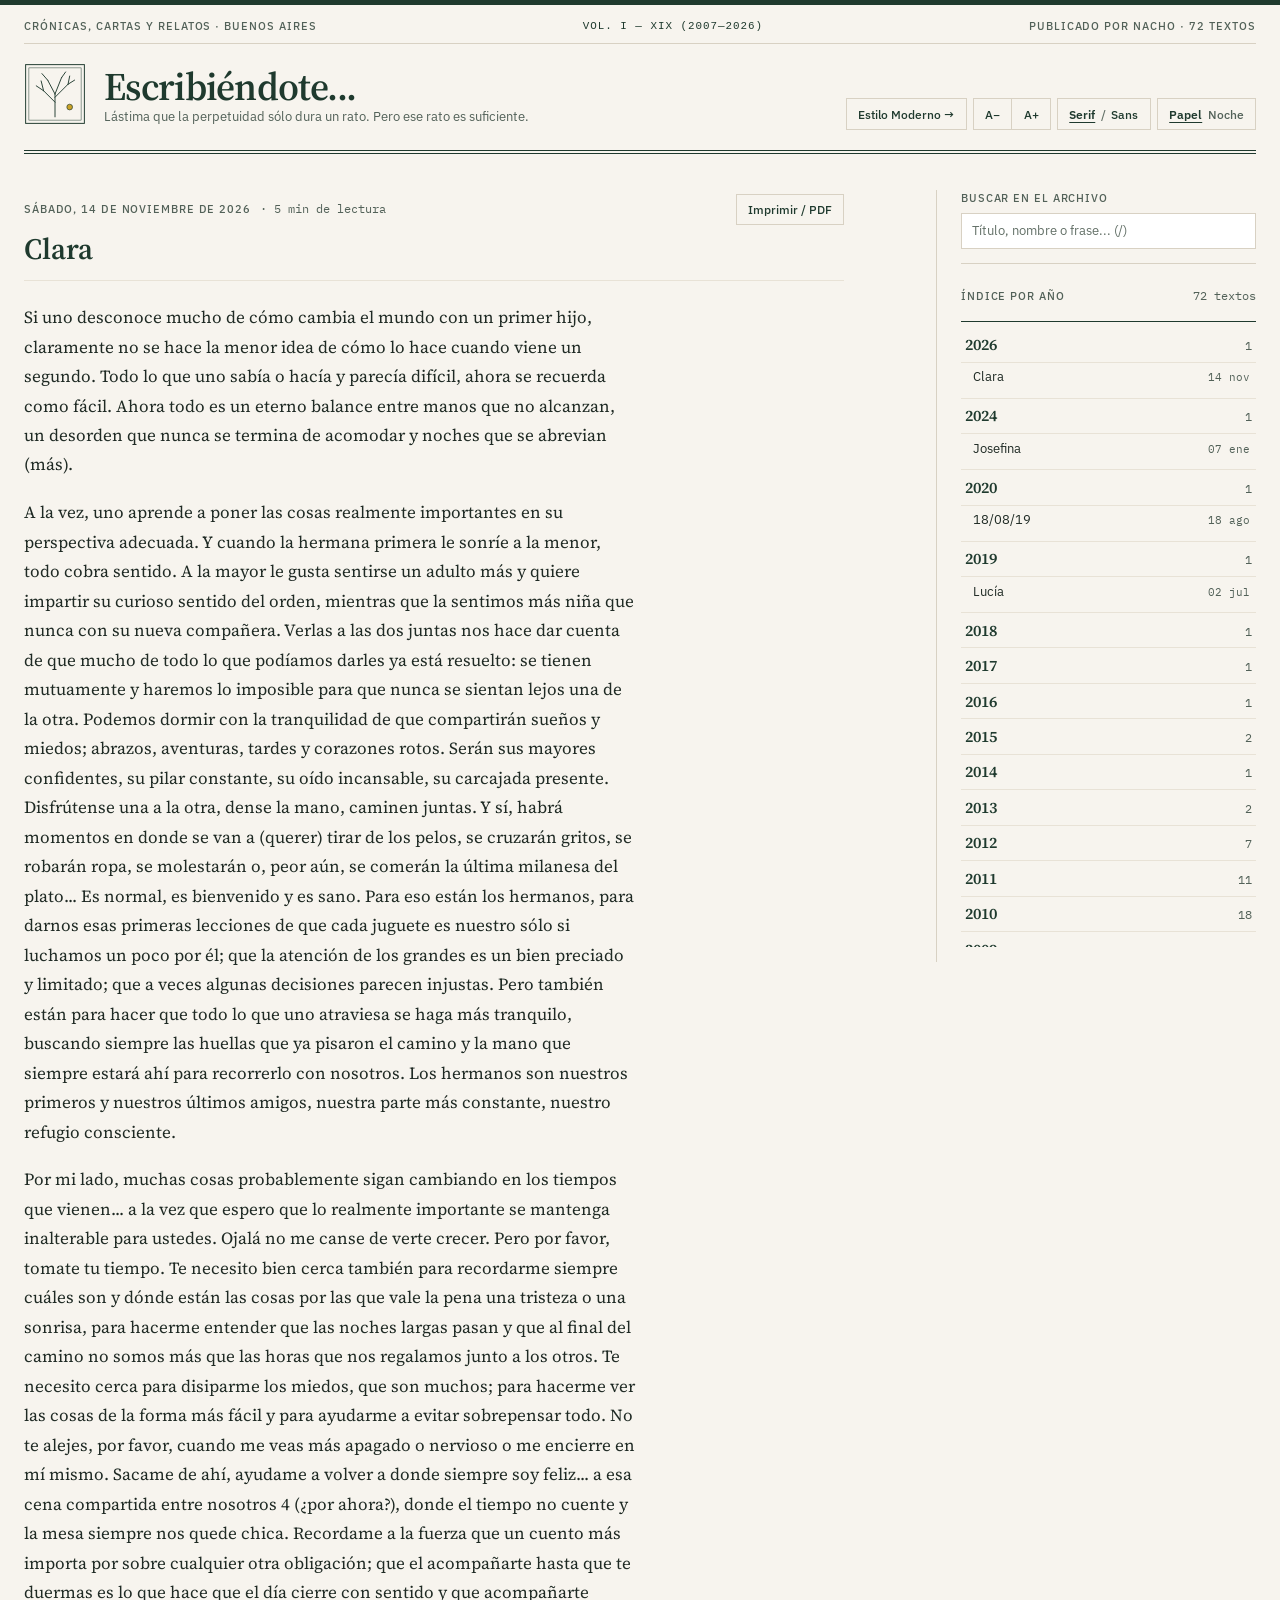
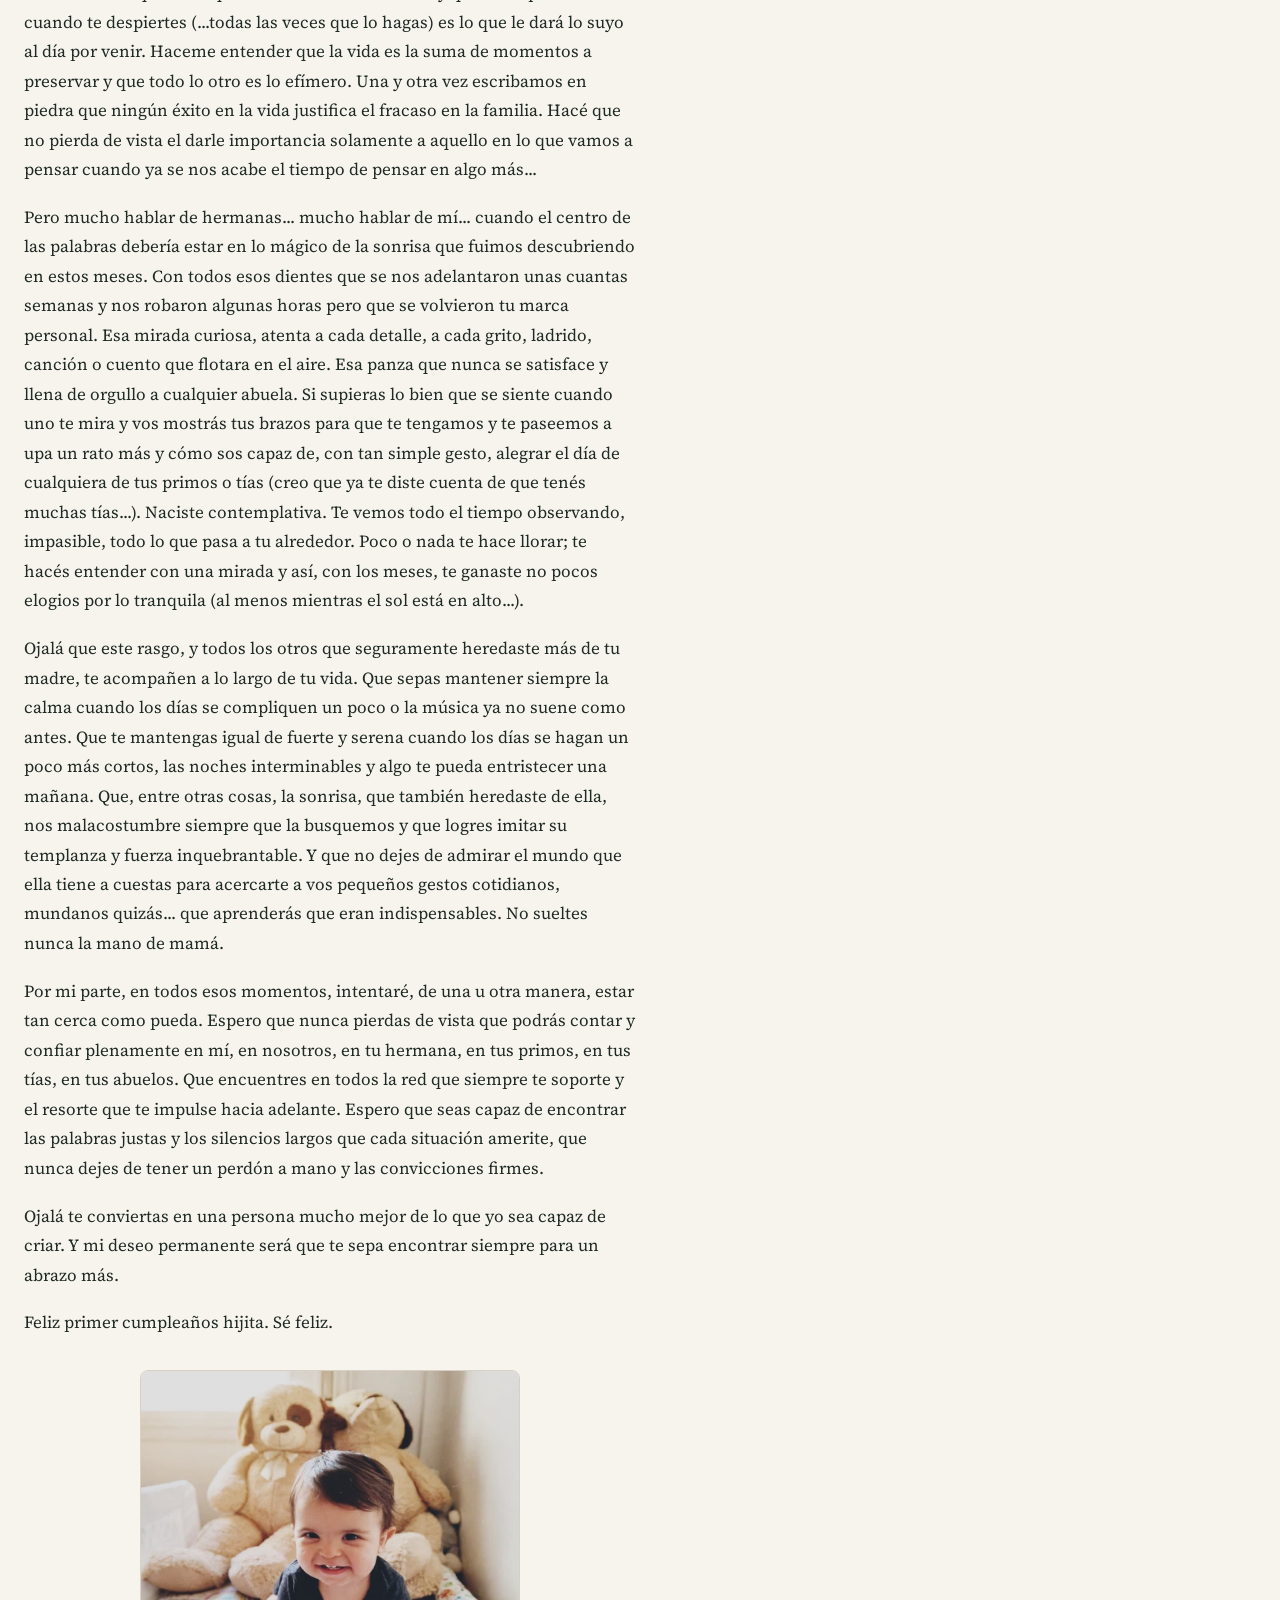
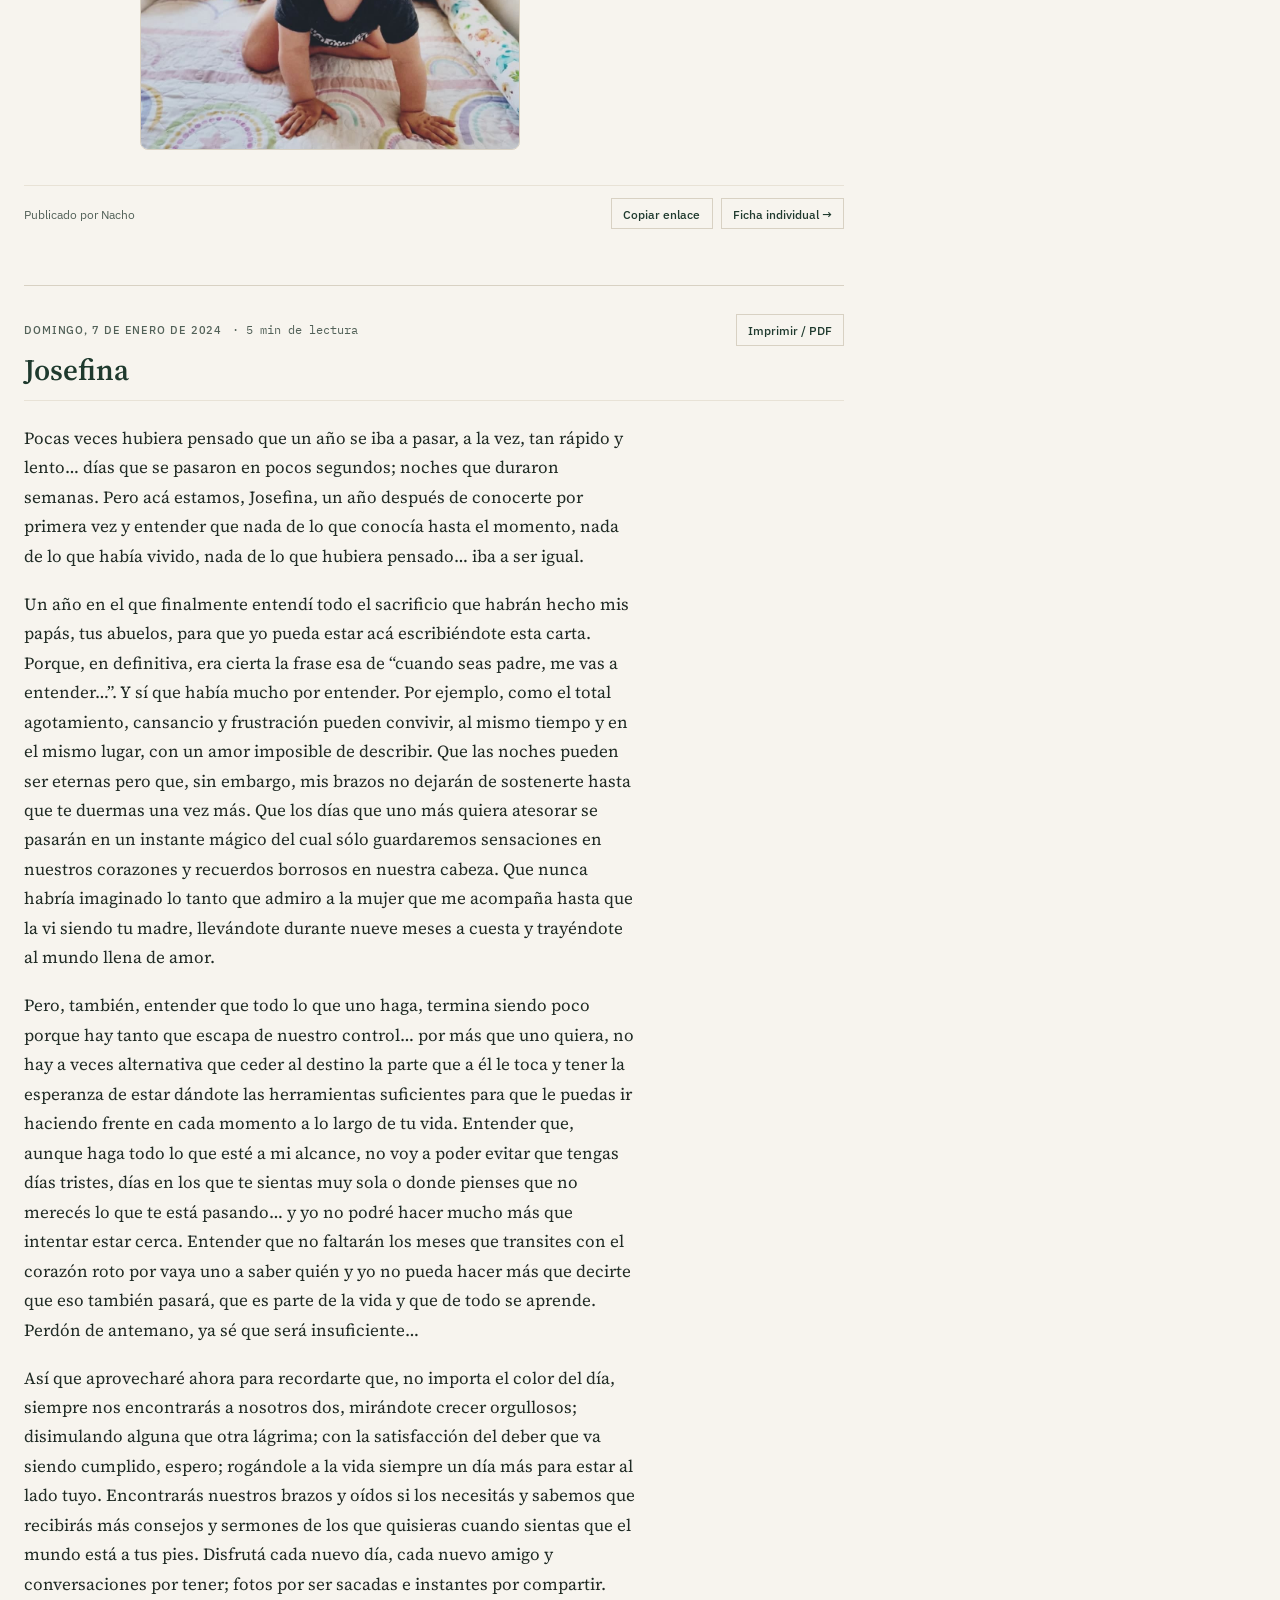
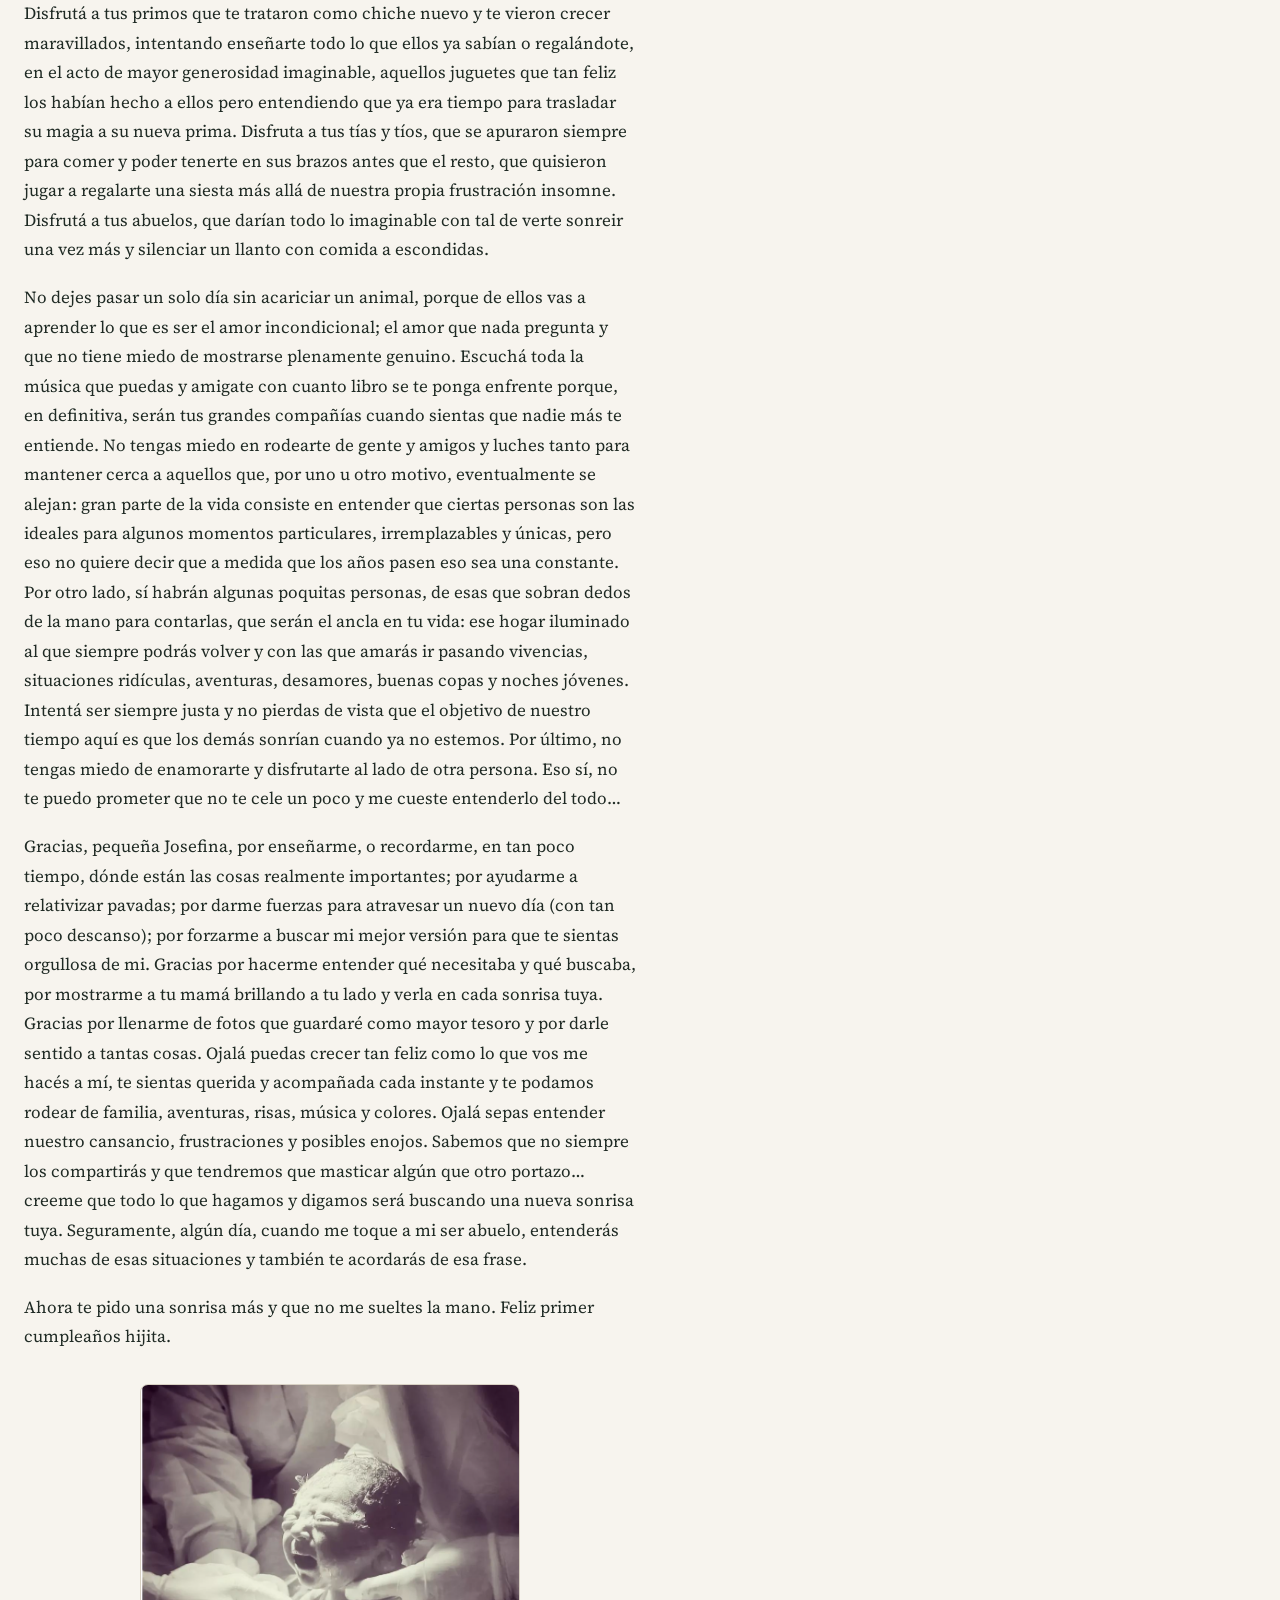
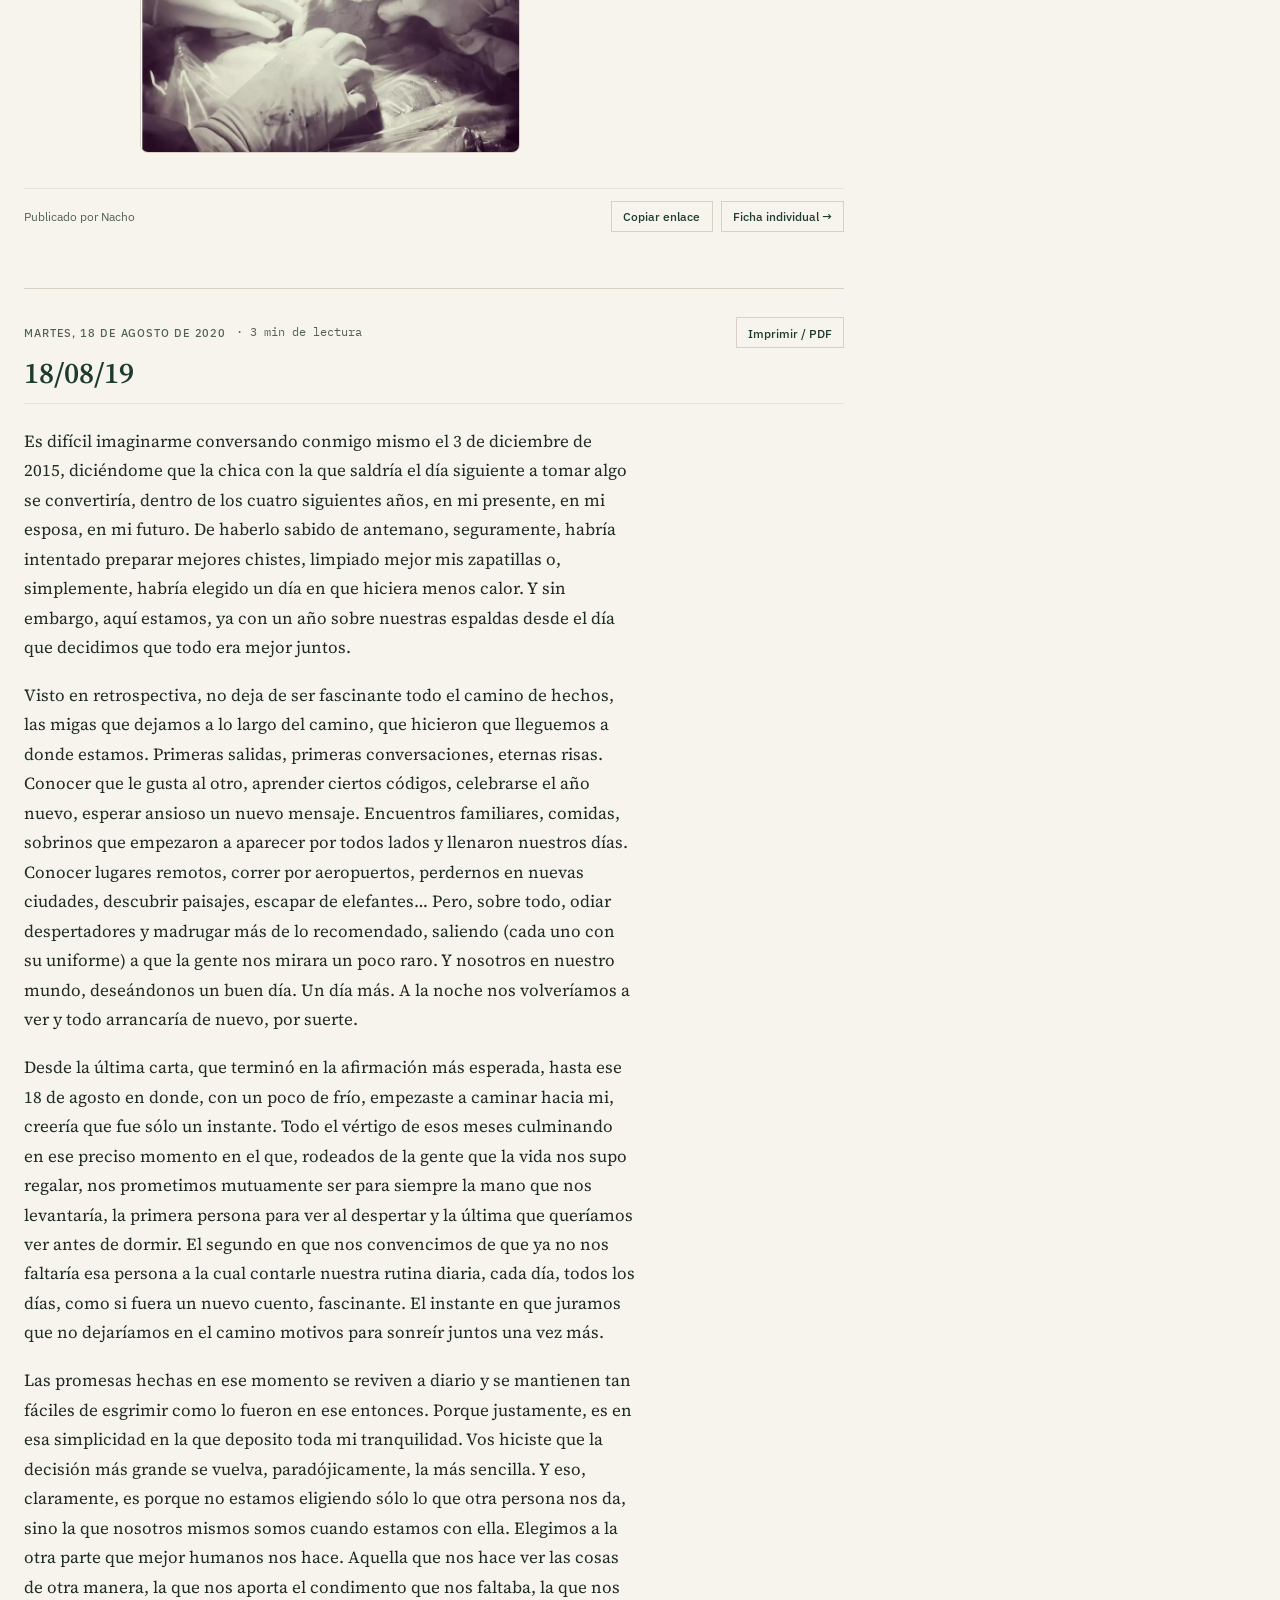
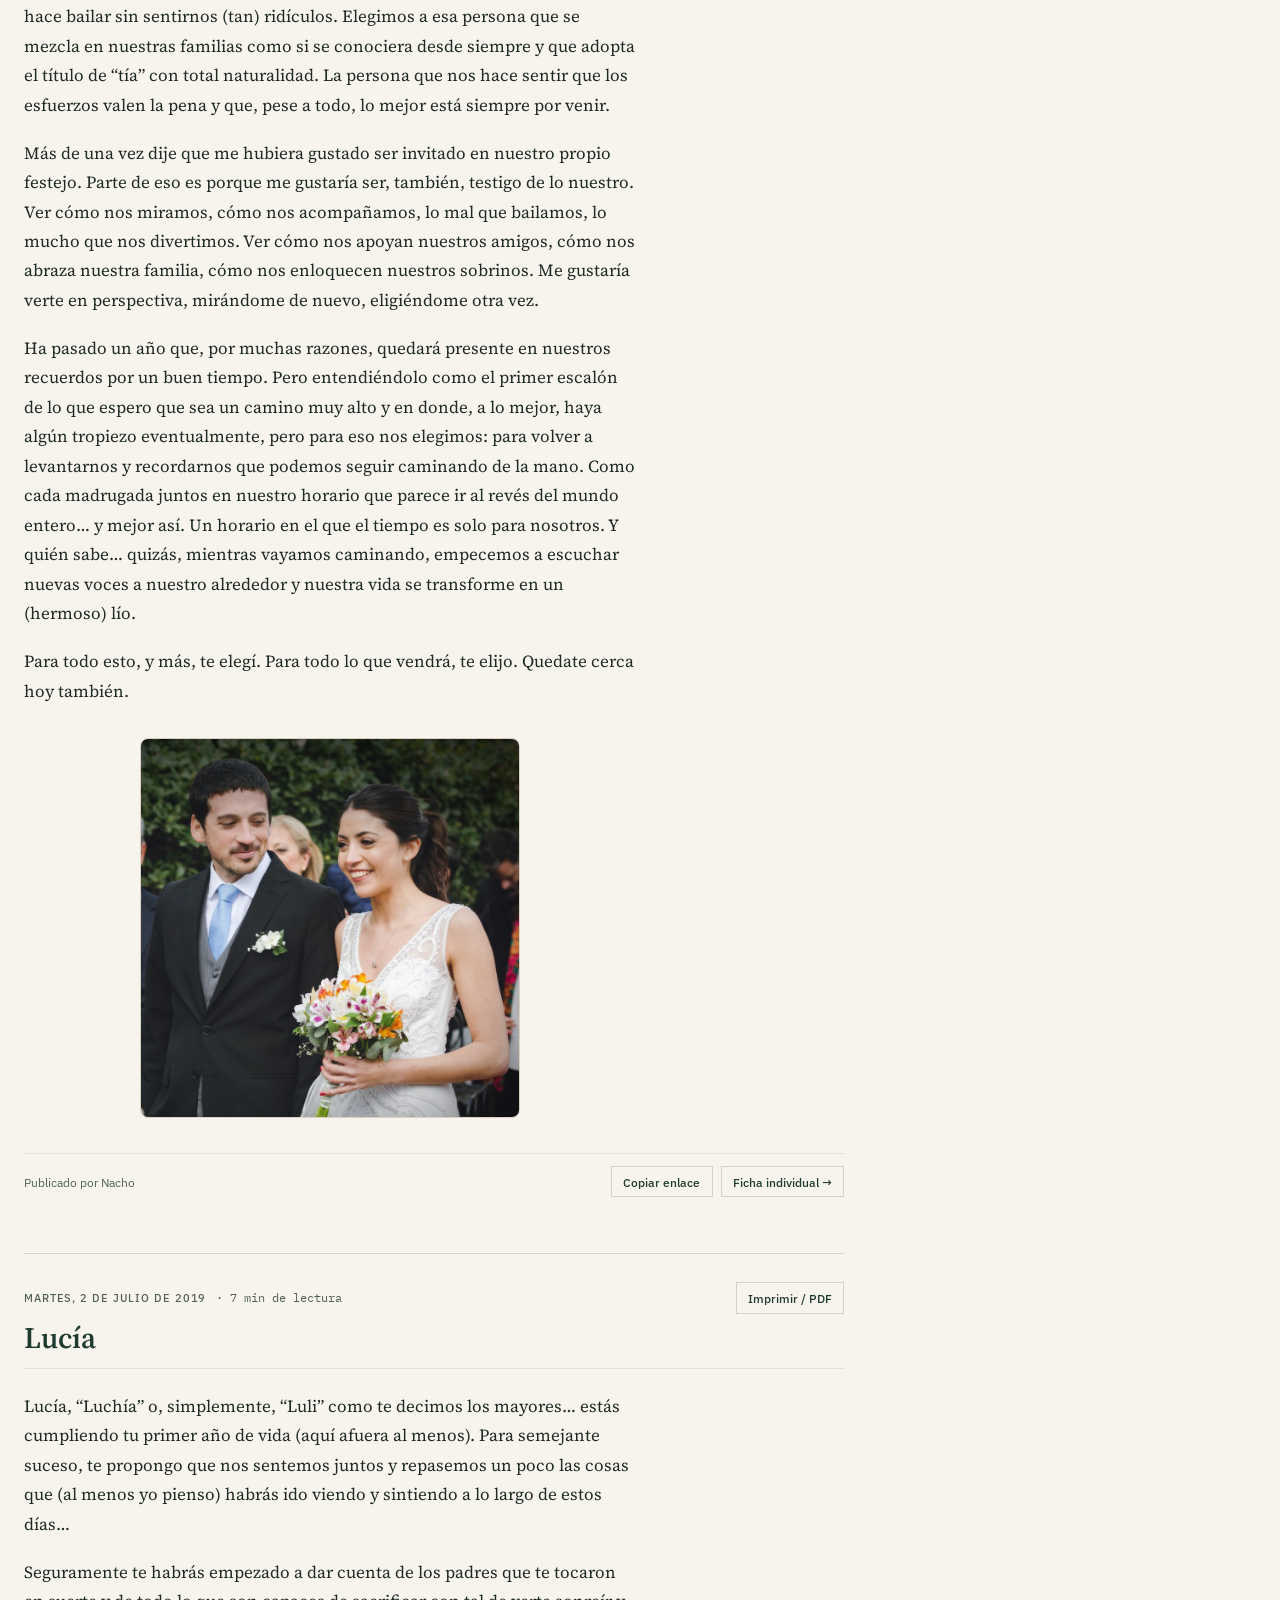
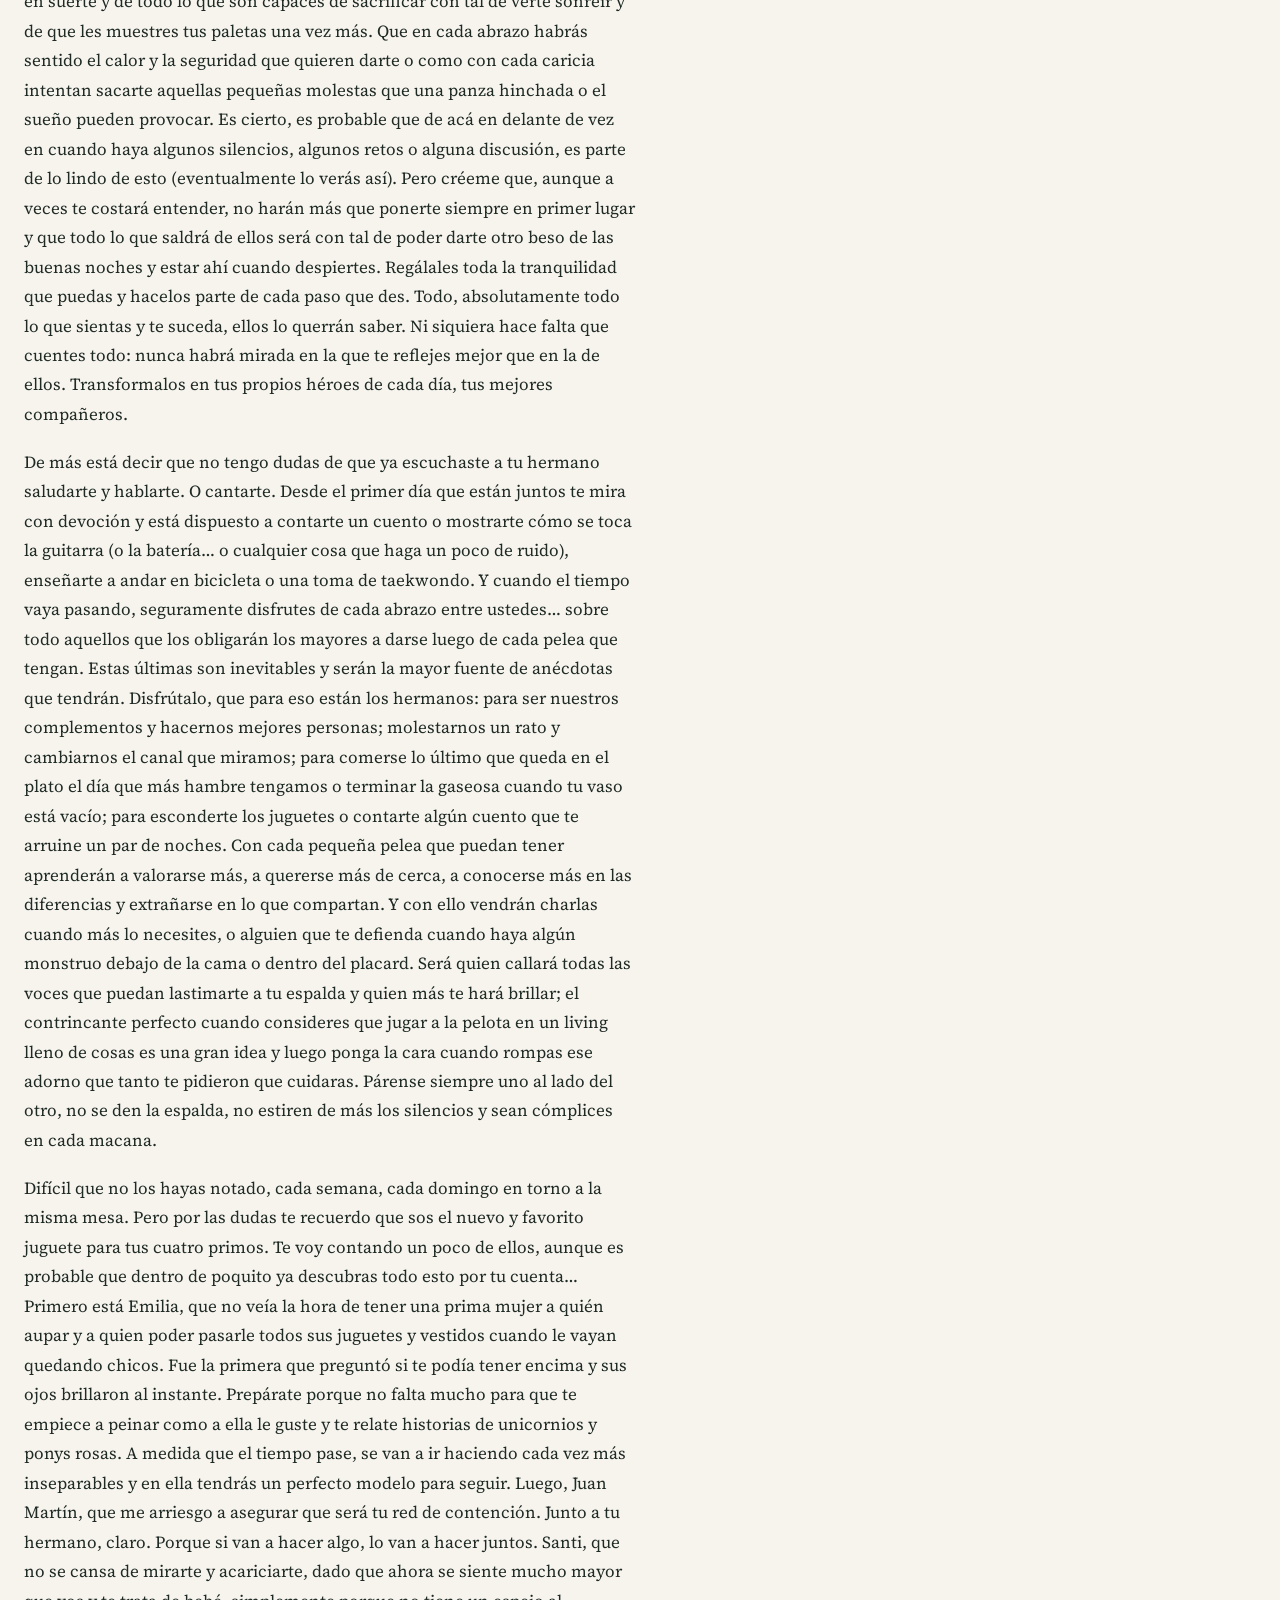
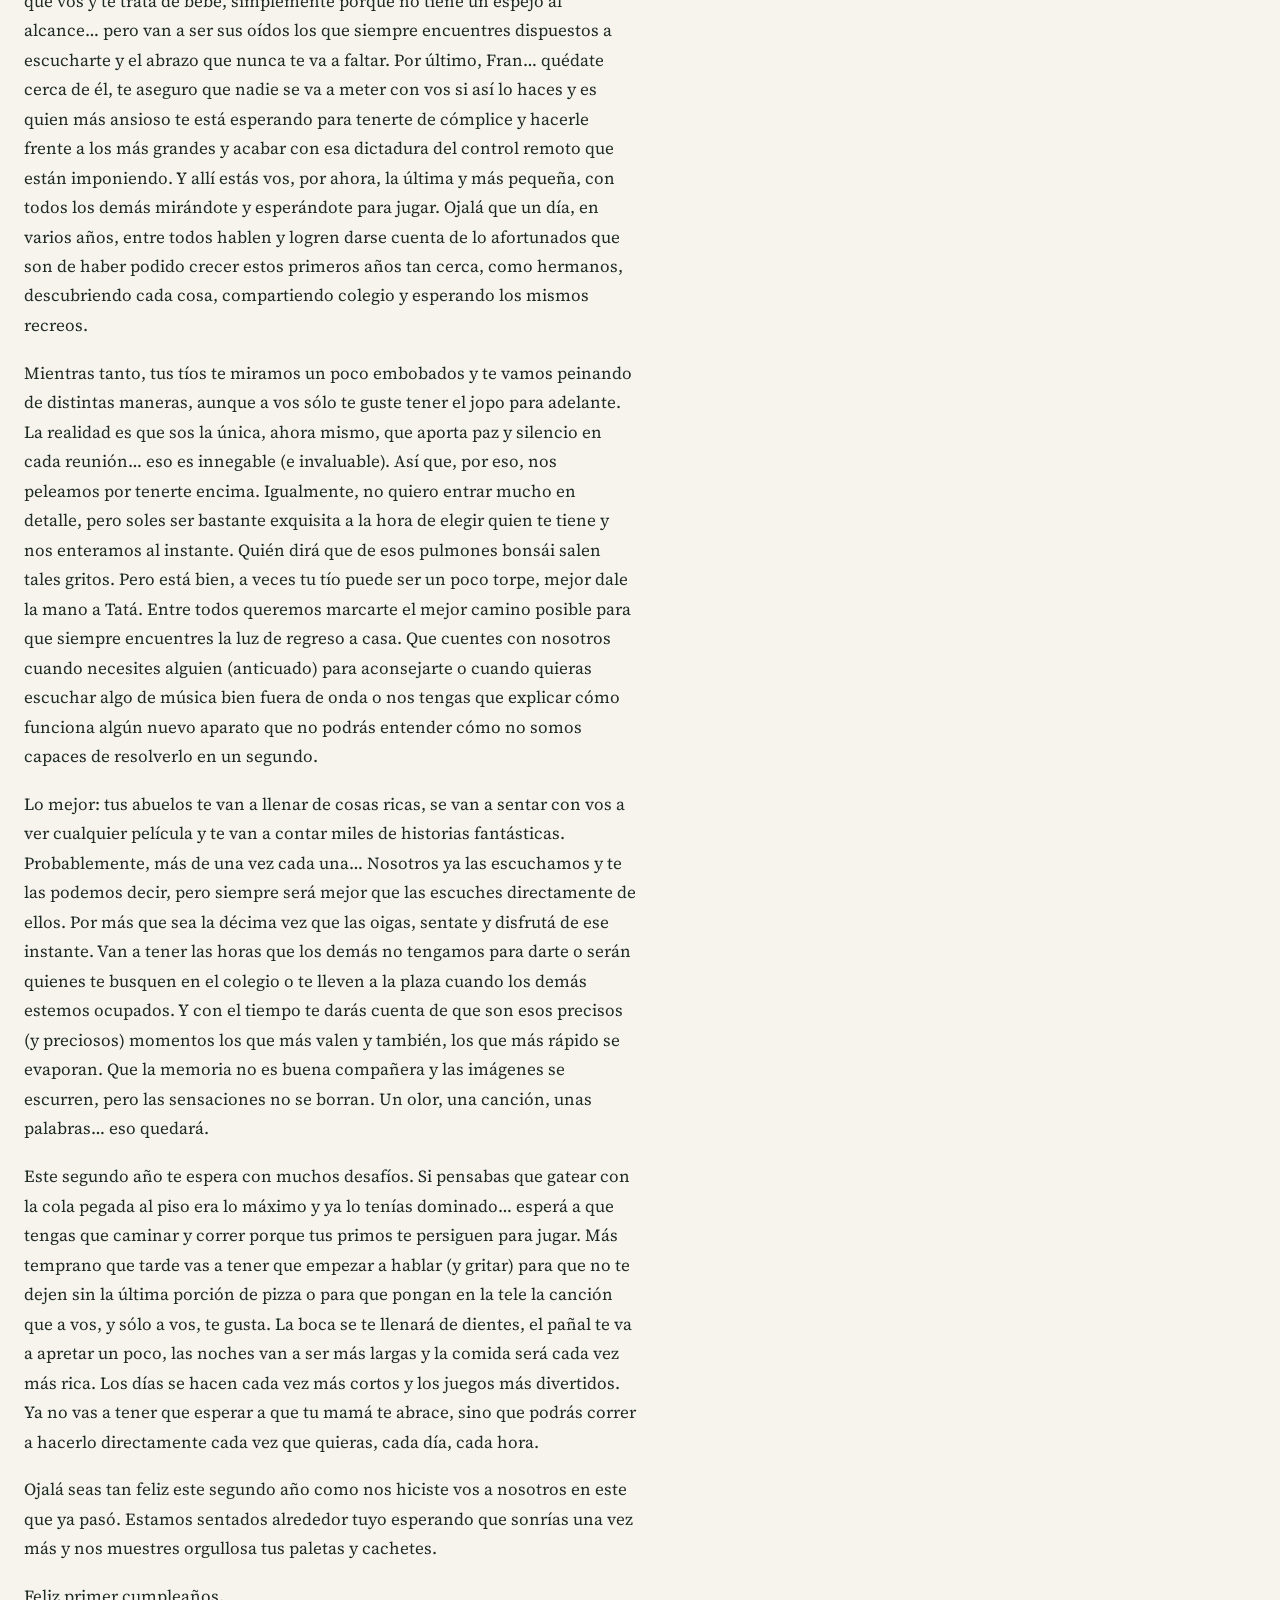
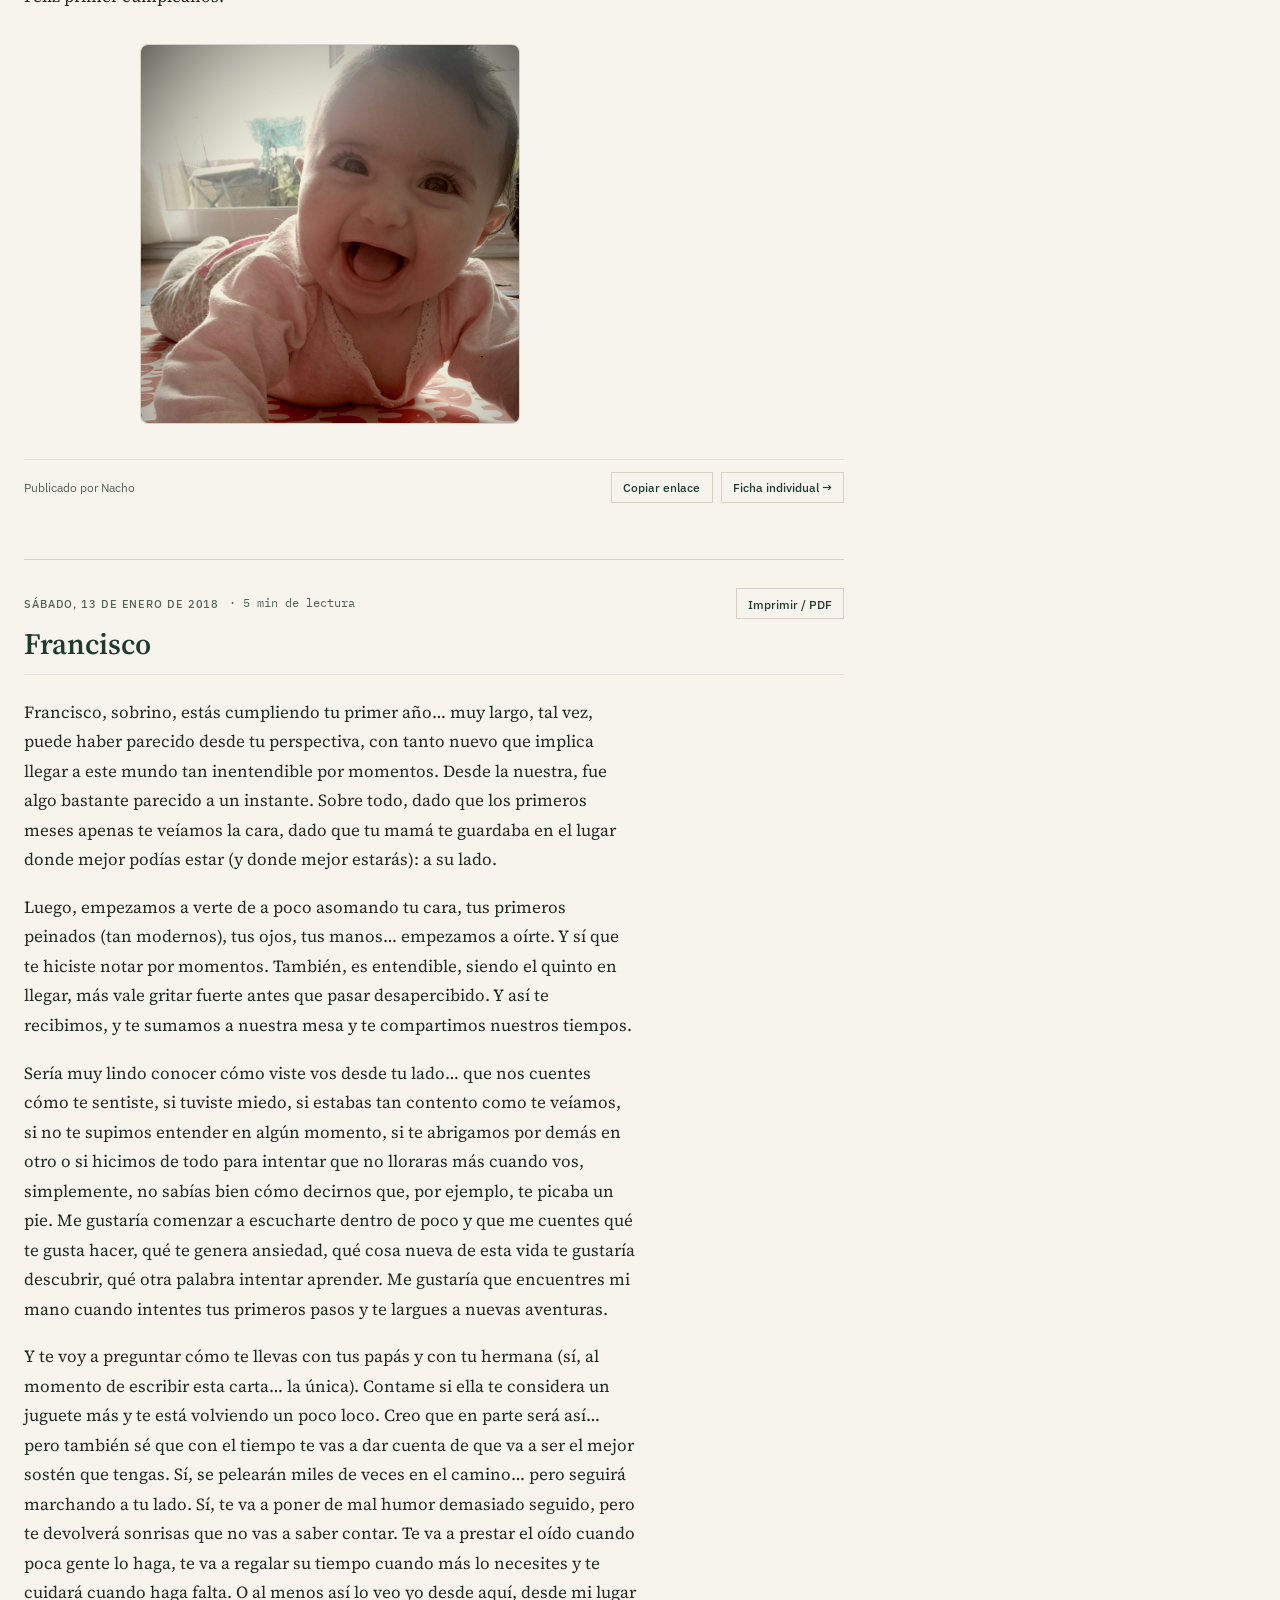
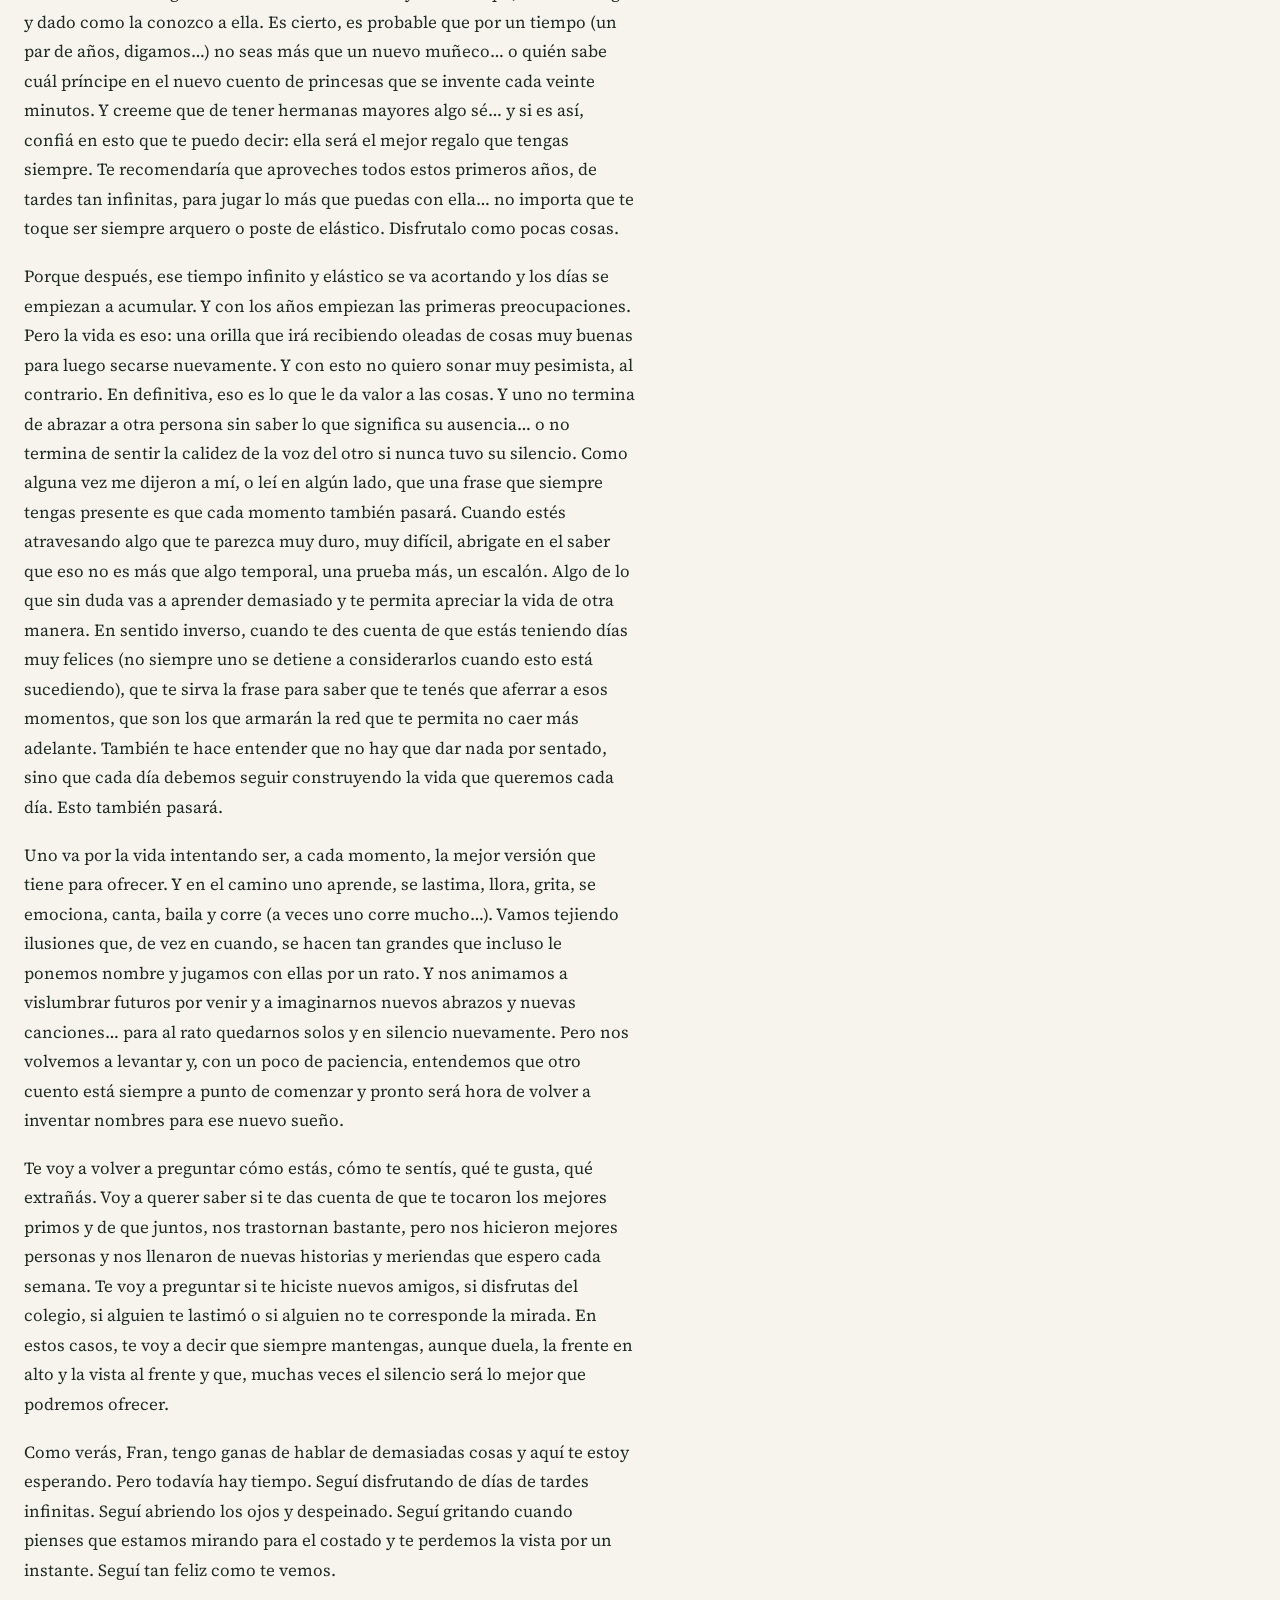
==== commit 72eafe4a: "Apply combined masthead (cintillo + ex-libris + double rule) across both styles" ====
--- a/editorial.html
+++ b/editorial.html
@@ -13,7 +13,7 @@
   <link rel="preconnect" href="https://fonts.googleapis.com" />
   <link rel="preconnect" href="https://fonts.gstatic.com" crossorigin />
   <link rel="stylesheet" href="https://fonts.googleapis.com/css2?family=Source+Serif+4:ital,opsz,wght@0,8..60,400;0,8..60,600;1,8..60,400&family=IBM+Plex+Sans:ital,wght@0,400;0,500;0,600;1,400&family=IBM+Plex+Mono:wght@400;500&display=swap" />
-  <link rel="stylesheet" href="styles.css?v=8" />
+  <link rel="stylesheet" href="styles.css?v=11" />
   <script>
     (function () {
       try {
@@ -35,39 +35,59 @@
   <div class="reading-progress" id="reading-progress" aria-hidden="true"></div>
 
   <div class="pagina">
-    <header class="cabecera" role="banner">
-      <div class="marca">
-        <h1 class="marca-titulo">
-          <a href="#" id="home-link">Escribiéndote...</a>
-        </h1>
-        <p class="marca-sub">Lástima que la perpetuidad sólo dura un rato. Pero ese rato es suficiente.</p>
+    <header class="cabecera" id="main-cabecera" role="banner">
+      <div class="cintillo-edicion">
+        <span>CRÓNICAS, CARTAS Y RELATOS · BUENOS AIRES</span>
+        <span class="cintillo-centro">VOL. I — XIX (2007—2026)</span>
+        <span>PUBLICADO POR NACHO · 72 TEXTOS</span>
       </div>
 
-      <div class="cabecera-derecha">
-        <div class="controles-barra">
-          <a href="moderno.html" class="btn-recto secundario" title="Volver al estilo moderno oscuro/claro">
-            Estilo Moderno →
-          </a>
-
-          <div class="grupo-recto" role="group" aria-label="Tamaño de texto">
-            <button type="button" class="btn-recto secundario" id="size-down" title="Reducir tamaño de texto" aria-label="Reducir tamaño de texto">A−</button>
-            <button type="button" class="btn-recto secundario" id="size-up" title="Aumentar tamaño de texto" aria-label="Aumentar tamaño de texto">A+</button>
+      <div class="cabecera-cuerpo">
+        <div class="marca-con-vineta">
+          <div class="vineta-exlibris" aria-hidden="true">
+            <svg viewBox="0 0 76 76" width="62" height="62" fill="none" xmlns="http://www.w3.org/2000/svg">
+              <rect x="2" y="2" width="72" height="72" stroke="currentColor" stroke-width="1.2"/>
+              <rect x="6" y="6" width="64" height="64" stroke="currentColor" stroke-width="0.6"/>
+              <!-- Árbol / ramas de invierno en grabado lineal (guiño al header original del blog) + pluma -->
+              <path d="M38 66V38M38 48L24 34M38 42L54 26M38 38L29 21M38 38L46 18M24 34L15 28M24 34L21 22M54 26L62 21M54 26L56 16M29 21L22 13M46 18L51 11" stroke="currentColor" stroke-width="1.15" stroke-linecap="round"/>
+              <circle cx="56" cy="54" r="3.5" fill="var(--acento-2)" stroke="currentColor" stroke-width="0.8"/>
+            </svg>
           </div>
 
-          <button type="button" class="btn-recto secundario" id="font-toggle" title="Alternar cuerpo entre Source Serif 4 e IBM Plex Sans">
-            <span class="font-opt" data-mode="serif">Serif</span>
-            <span class="sep-barra">/</span>
-            <span class="font-opt" data-mode="sans">Sans</span>
-          </button>
+          <div class="marca">
+            <h1 class="marca-titulo">
+              <a href="#" id="home-link">Escribiéndote...</a>
+            </h1>
+            <p class="marca-sub">Lástima que la perpetuidad sólo dura un rato. Pero ese rato es suficiente.</p>
+          </div>
+        </div>
 
-          <button type="button" class="btn-recto secundario" id="theme-toggle" aria-label="Cambiar entre papel crema y modo nocturno" title="Alternar Papel crema / Modo nocturno">
-            <span class="label-tema-claro">Papel</span>
-            <span class="label-tema-oscuro">Noche</span>
-          </button>
+        <div class="cabecera-derecha">
+          <div class="controles-barra">
+            <a href="moderno.html" class="btn-recto secundario" title="Volver al estilo moderno oscuro/claro">
+              Estilo Moderno →
+            </a>
 
-          <button type="button" class="btn-recto secundario mobile-archive-btn" id="mobile-archive-toggle" aria-expanded="false" aria-controls="archive-aside">
-            Índice
-          </button>
+            <div class="grupo-recto" role="group" aria-label="Tamaño de texto">
+              <button type="button" class="btn-recto secundario" id="size-down" title="Reducir tamaño de texto" aria-label="Reducir tamaño de texto">A−</button>
+              <button type="button" class="btn-recto secundario" id="size-up" title="Aumentar tamaño de texto" aria-label="Aumentar tamaño de texto">A+</button>
+            </div>
+
+            <button type="button" class="btn-recto secundario" id="font-toggle" title="Alternar cuerpo entre Source Serif 4 e IBM Plex Sans">
+              <span class="font-opt" data-mode="serif">Serif</span>
+              <span class="sep-barra">/</span>
+              <span class="font-opt" data-mode="sans">Sans</span>
+            </button>
+
+            <button type="button" class="btn-recto secundario" id="theme-toggle" aria-label="Cambiar entre papel crema y modo nocturno" title="Alternar Papel crema / Modo nocturno">
+              <span class="label-tema-claro">Papel</span>
+              <span class="label-tema-oscuro">Noche</span>
+            </button>
+
+            <button type="button" class="btn-recto secundario mobile-archive-btn" id="mobile-archive-toggle" aria-expanded="false" aria-controls="archive-aside">
+              Índice
+            </button>
+          </div>
         </div>
       </div>
     </header>
@@ -132,7 +152,7 @@
     </div>
   </div>
 
-  <script src="posts.js?v=6"></script>
-  <script src="app.js?v=8"></script>
+  <script src="posts.js?v=7"></script>
+  <script src="app.js?v=9"></script>
 </body>
 </html>
--- a/styles.css
+++ b/styles.css
@@ -147,29 +147,60 @@
   margin: 0 auto;
 }
 
-/* Cabecera estilo diario */
+/* Cabecera estilo diario (Cintillo + Ex-libris + Doble filete) */
 .cabecera {
+  padding: 0.85rem 0 1.25rem;
+  margin-bottom: 2.25rem;
+  border-bottom: 4px double var(--verde);
+}
+
+.cintillo-edicion {
+  display: flex;
+  justify-content: space-between;
+  align-items: center;
+  flex-wrap: wrap;
+  gap: 0.5rem;
+  padding-bottom: 0.55rem;
+  margin-bottom: 1.15rem;
+  border-bottom: 1px solid var(--linea);
+  font-family: var(--sans);
+  font-size: 0.68rem;
+  font-weight: 500;
+  letter-spacing: 0.09em;
+  text-transform: uppercase;
+  color: var(--tinta-2);
+}
+
+.cintillo-centro {
+  font-family: var(--mono);
+  color: var(--verde);
+}
+
+.cabecera-cuerpo {
   display: flex;
   flex-wrap: wrap;
   gap: 0.75rem 2rem;
   align-items: flex-end;
   justify-content: space-between;
-  padding: 1.5rem 0 1.1rem;
-  margin-bottom: 2.25rem;
-  border-bottom: 1px solid var(--verde);
-}
-
-.marca {
-  display: flex;
-  flex-direction: column;
-  gap: 0.2rem;
+}
+
+.marca-con-vineta {
+  display: flex;
+  align-items: center;
+  gap: 1.1rem;
+}
+
+.vineta-exlibris {
+  display: block;
+  color: var(--verde);
+  flex-shrink: 0;
 }
 
 .marca-titulo {
-  font-size: 2rem;
+  font-size: 2.45rem;
   line-height: 1.05;
   margin: 0;
-  letter-spacing: -0.015em;
+  letter-spacing: -0.02em;
 }
 
 .marca-titulo a {
@@ -520,10 +551,10 @@
 
 .post-figure img {
   display: inline-block;
-  max-width: min(100%, 400px);
+  max-width: min(100%, 380px);
   height: auto;
   border: 1px solid var(--linea);
-  border-radius: 0;
+  border-radius: 8px;
   box-shadow: none;
   cursor: zoom-in;
 }
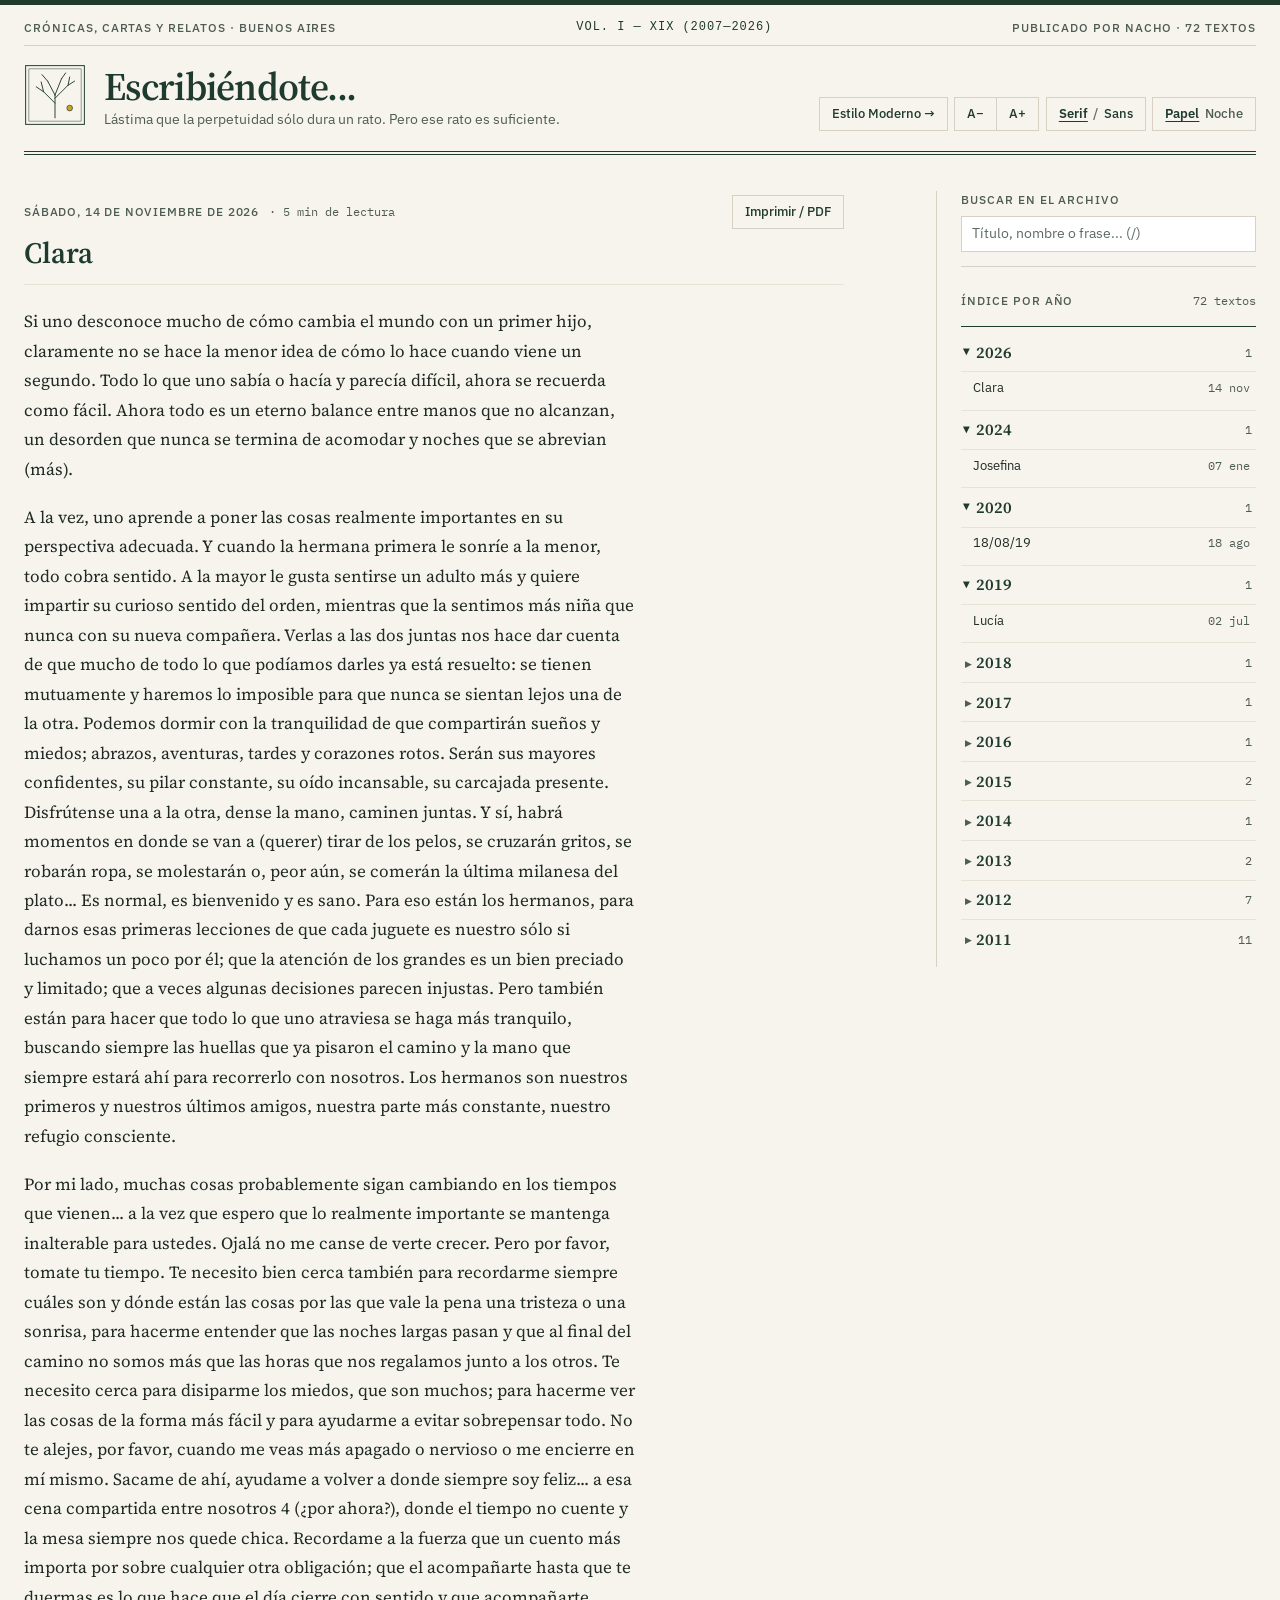
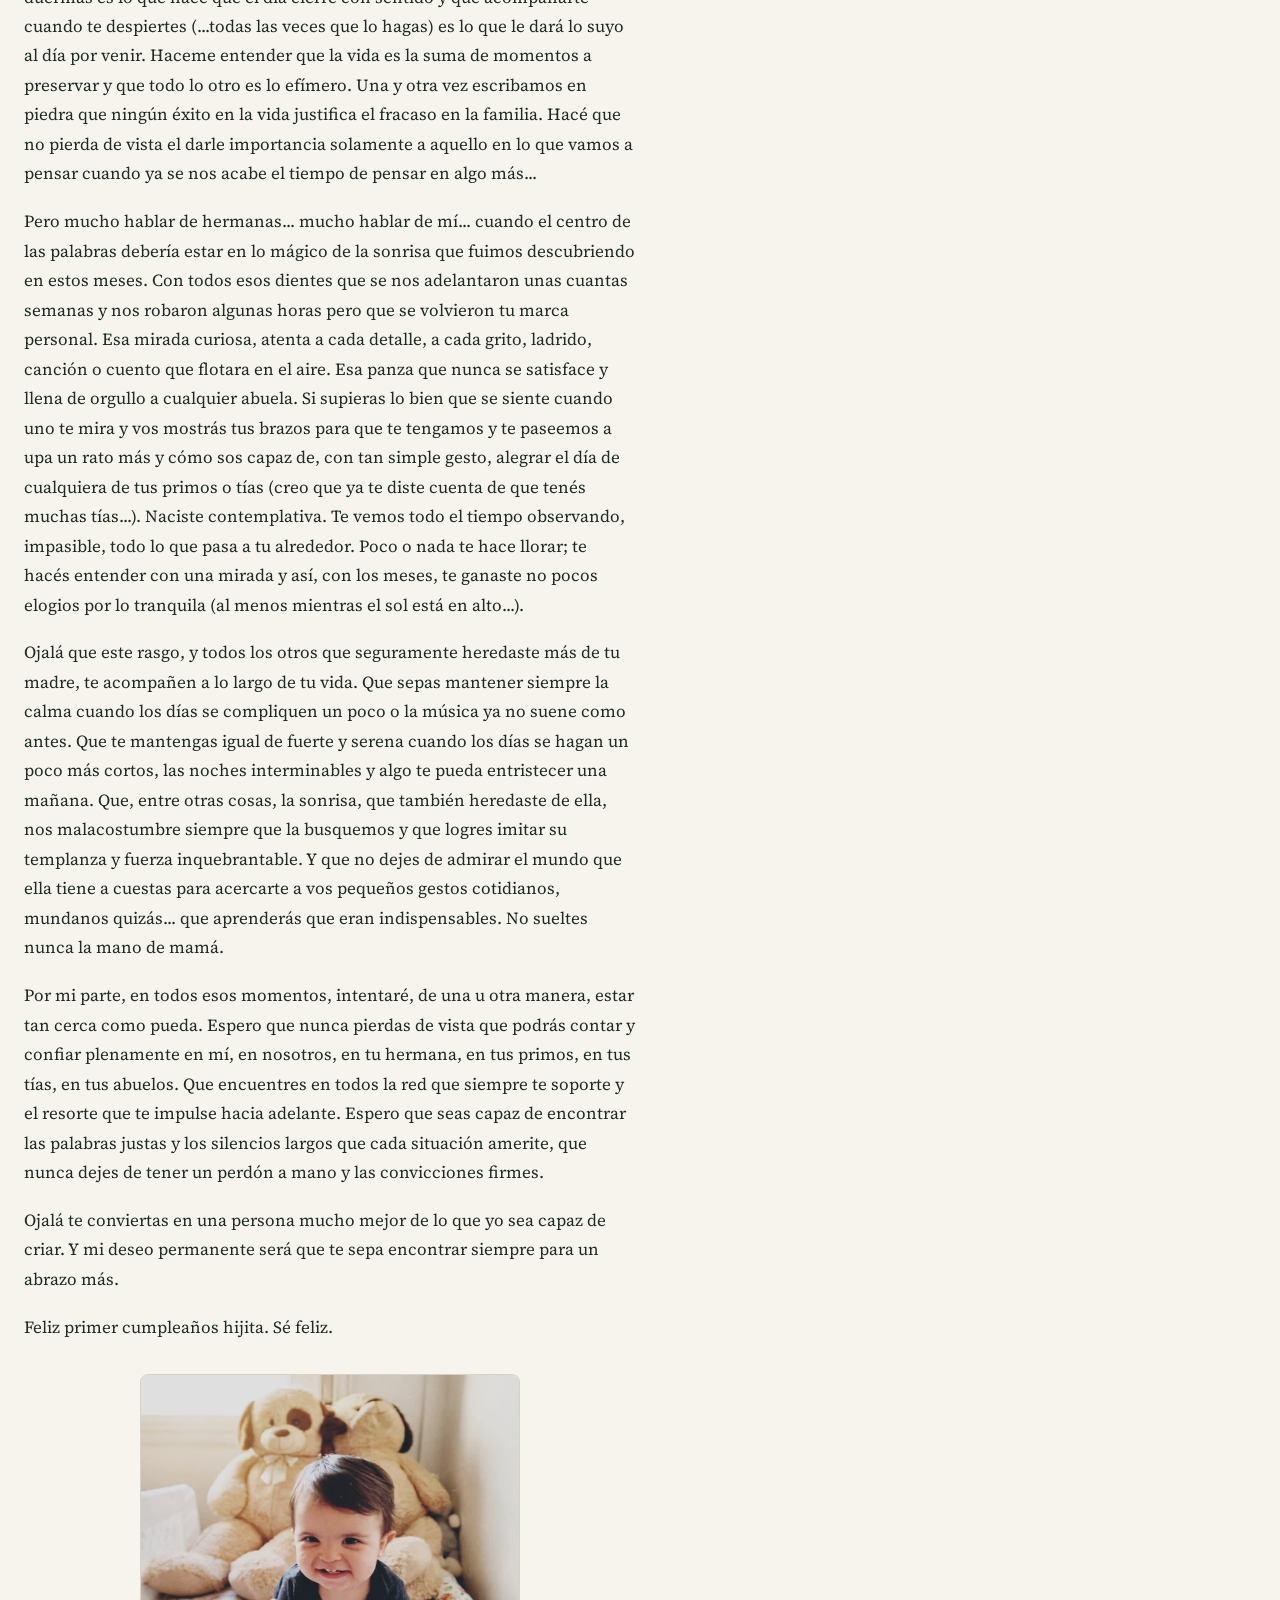
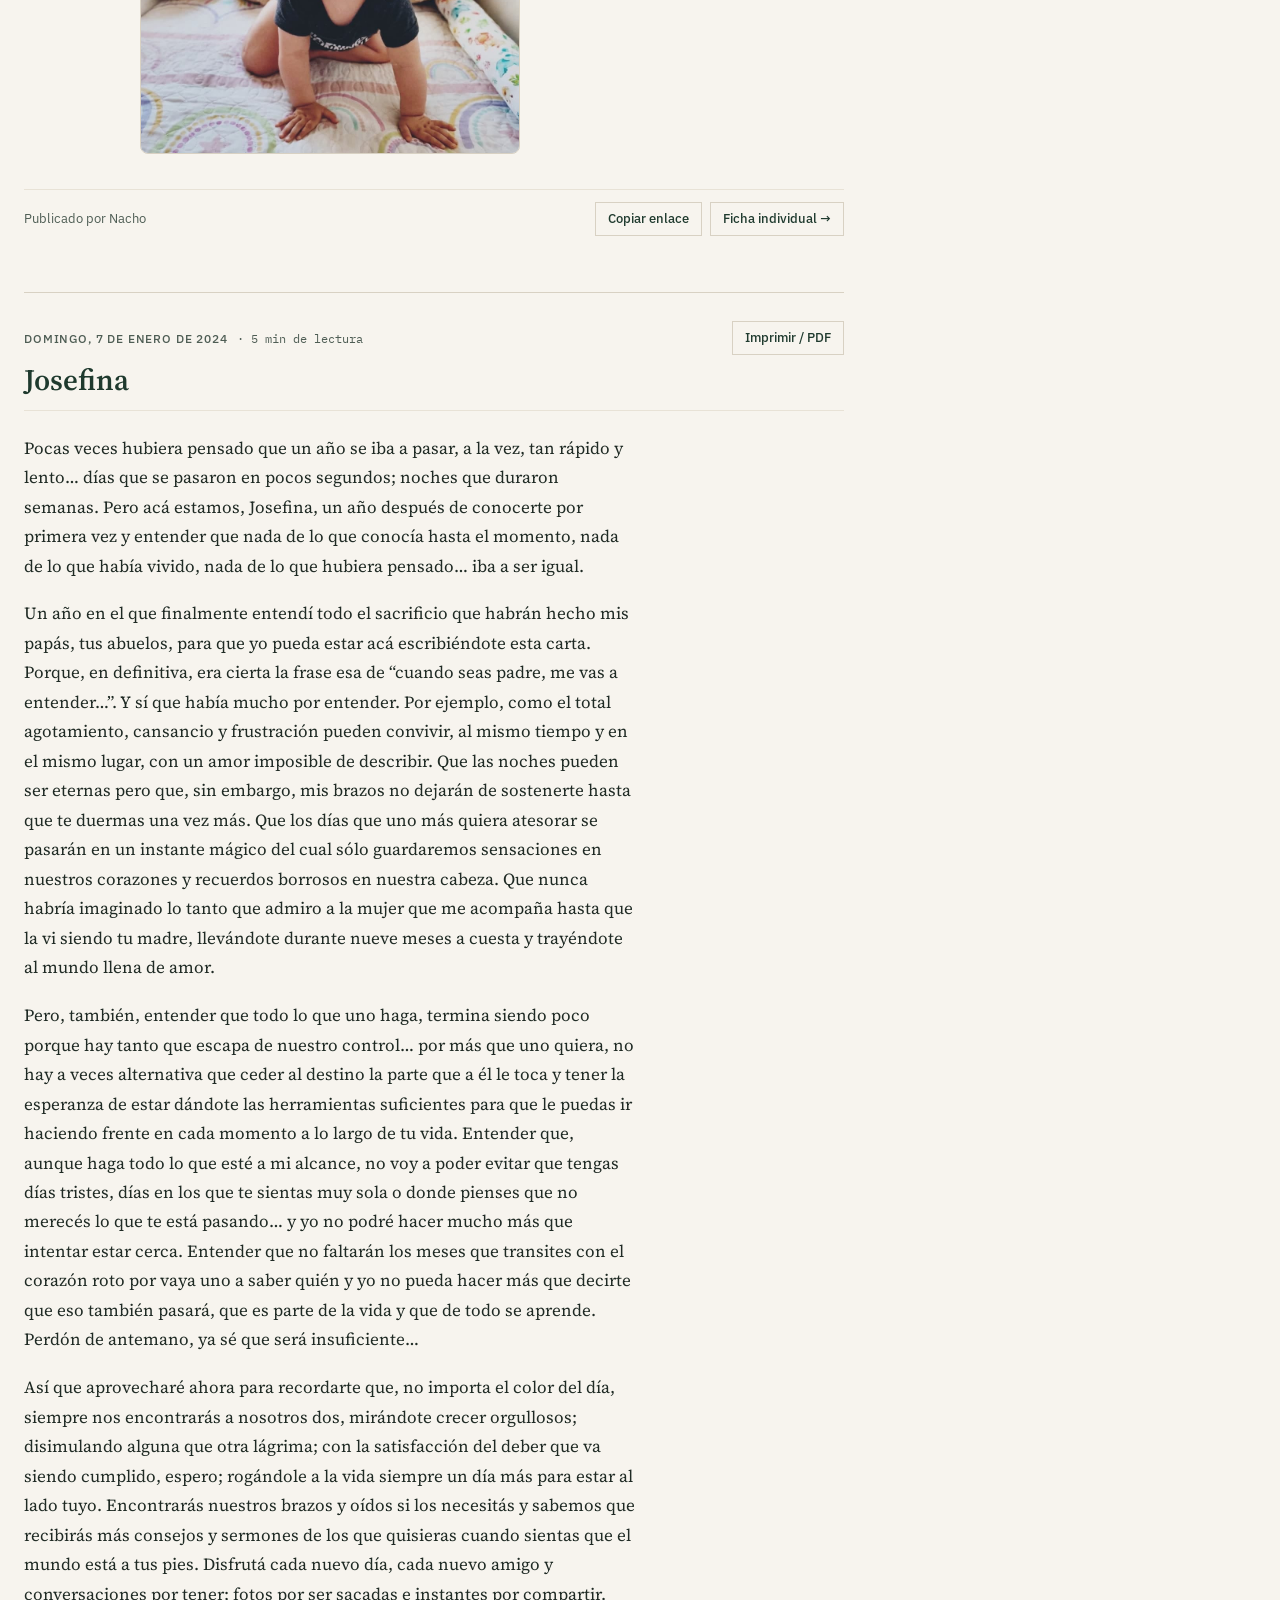
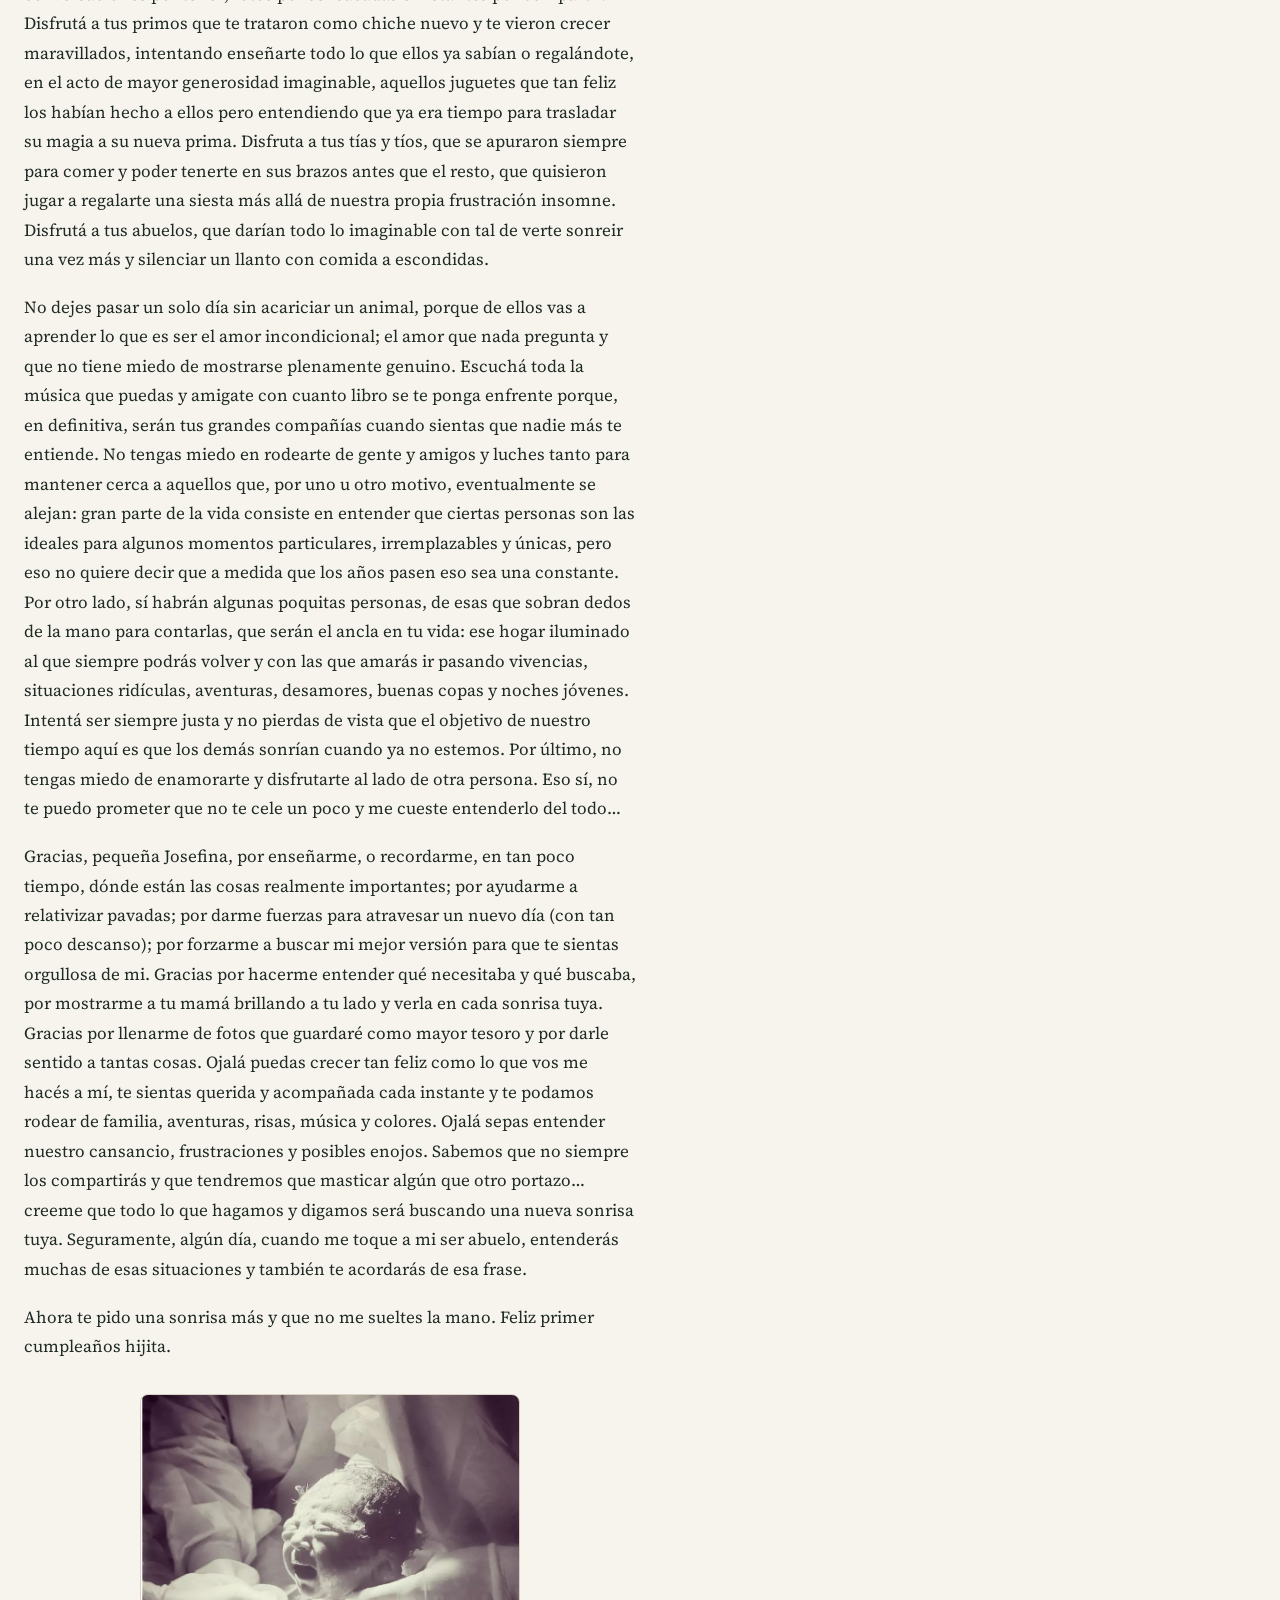
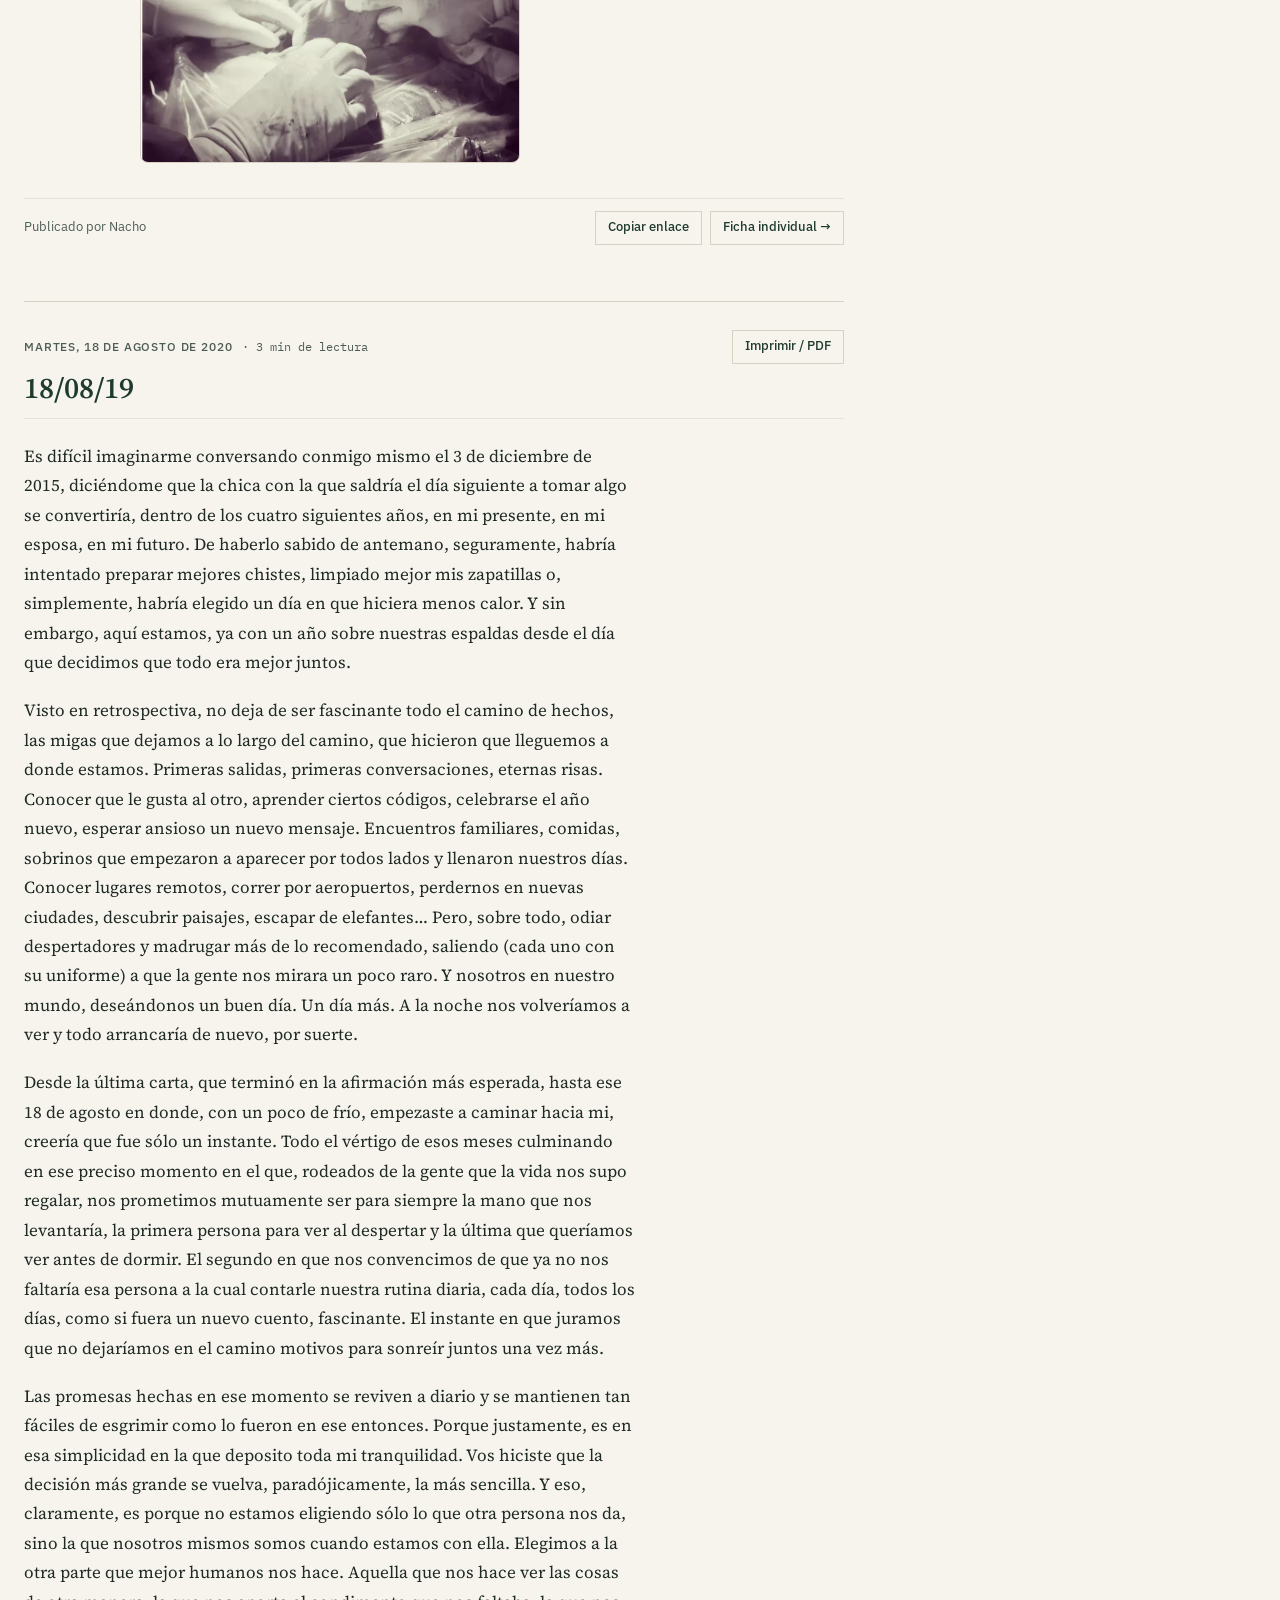
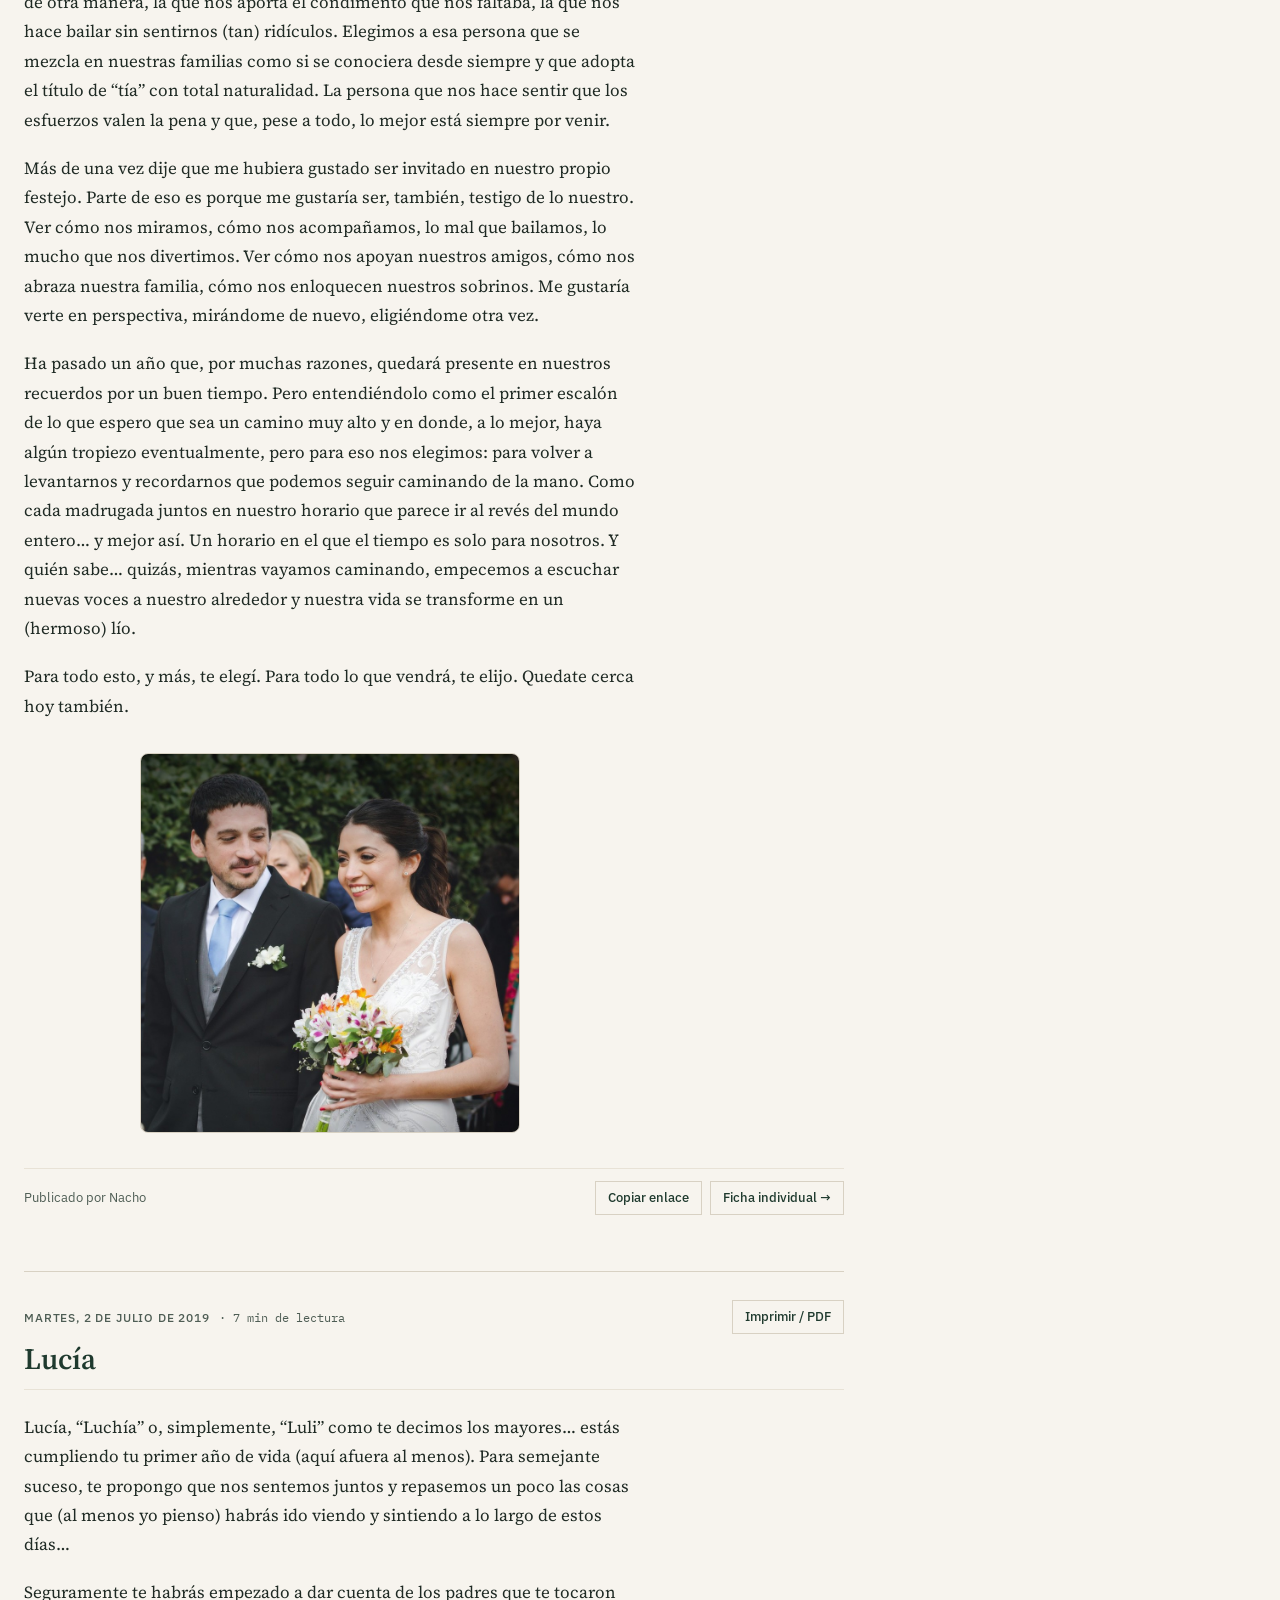
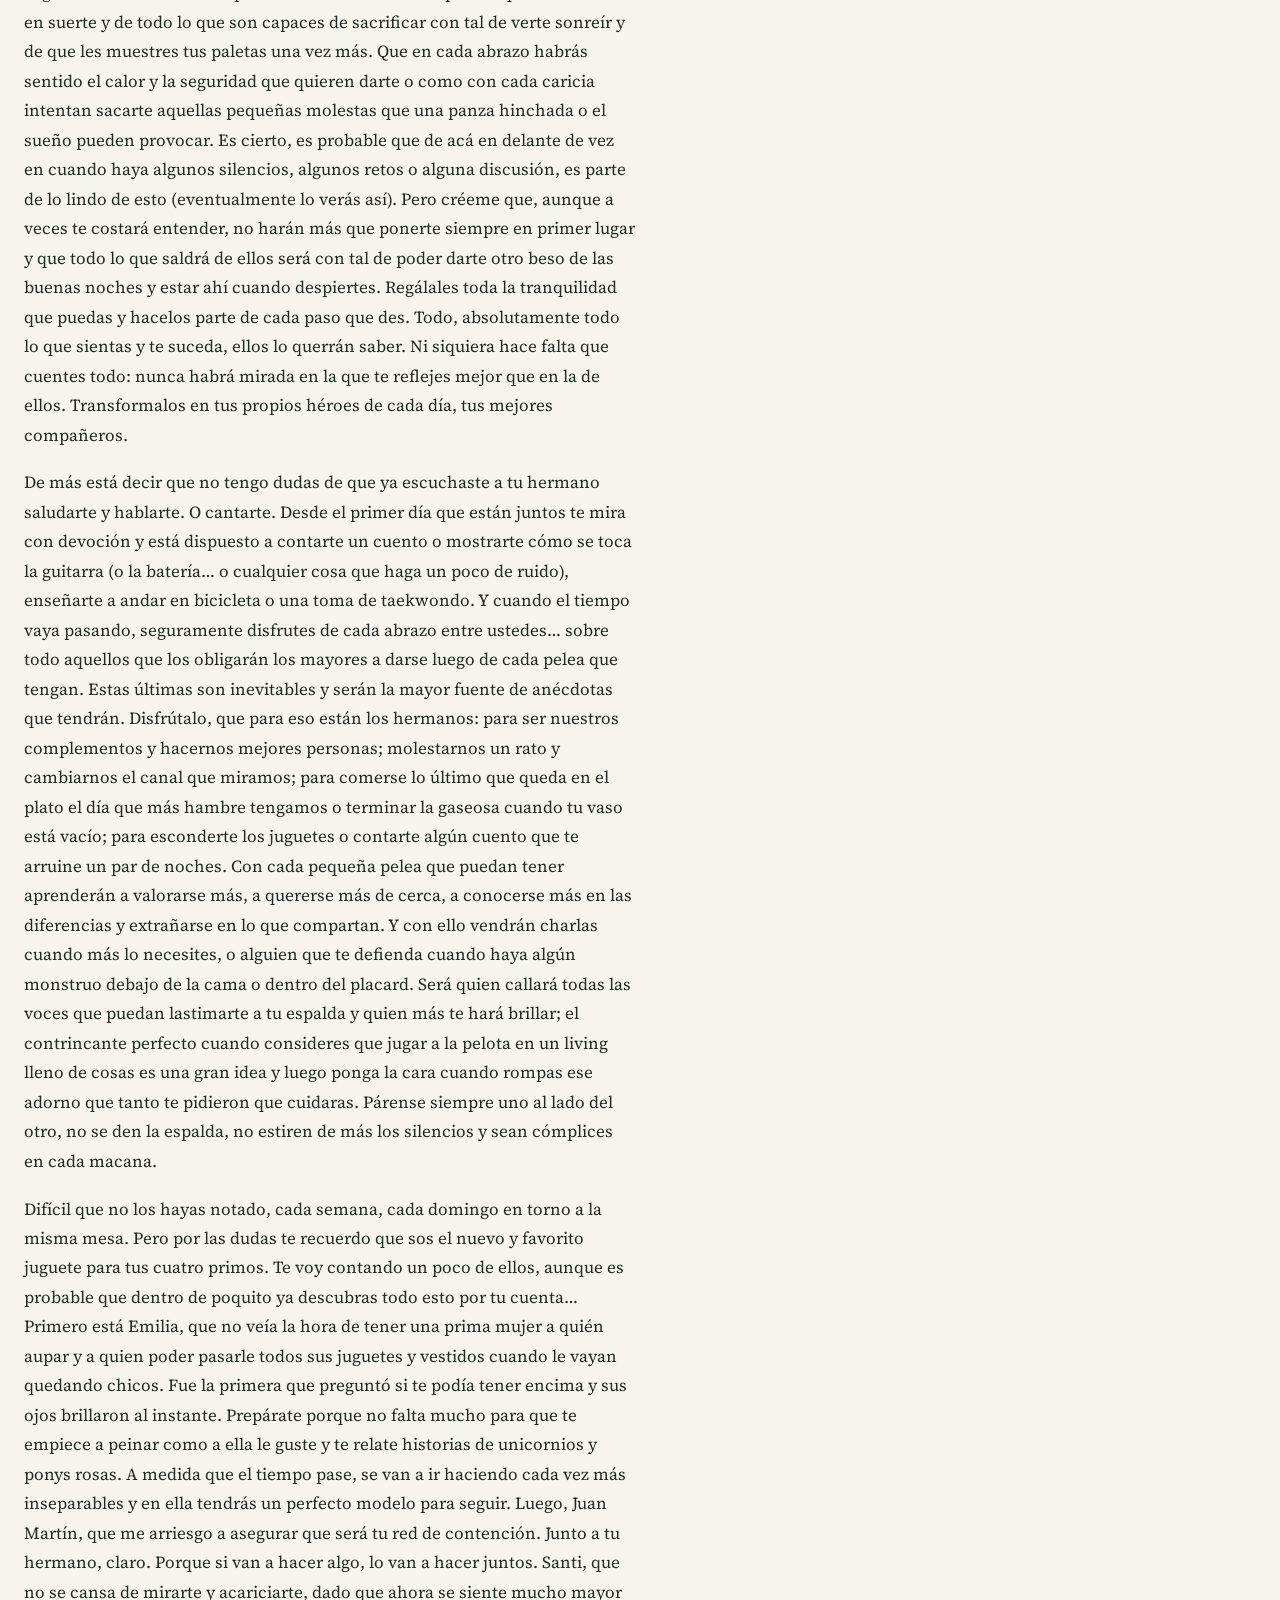
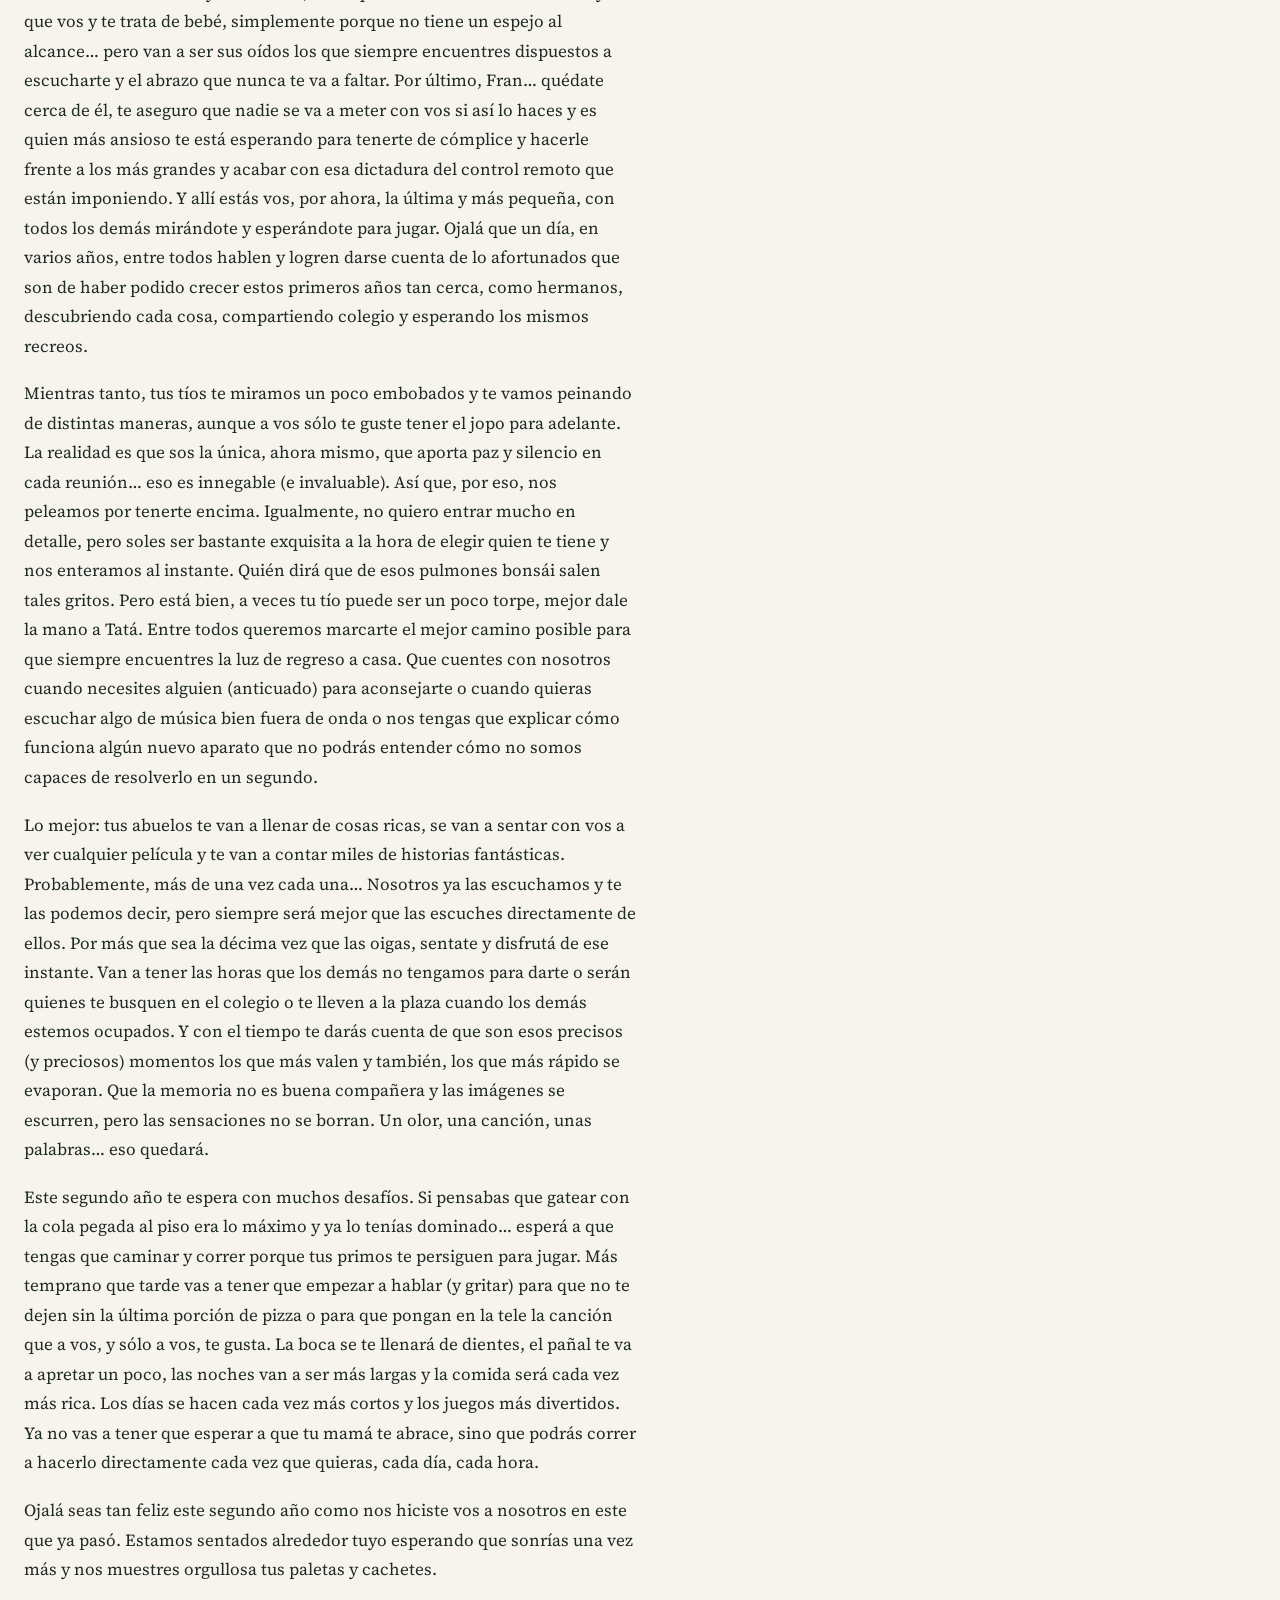
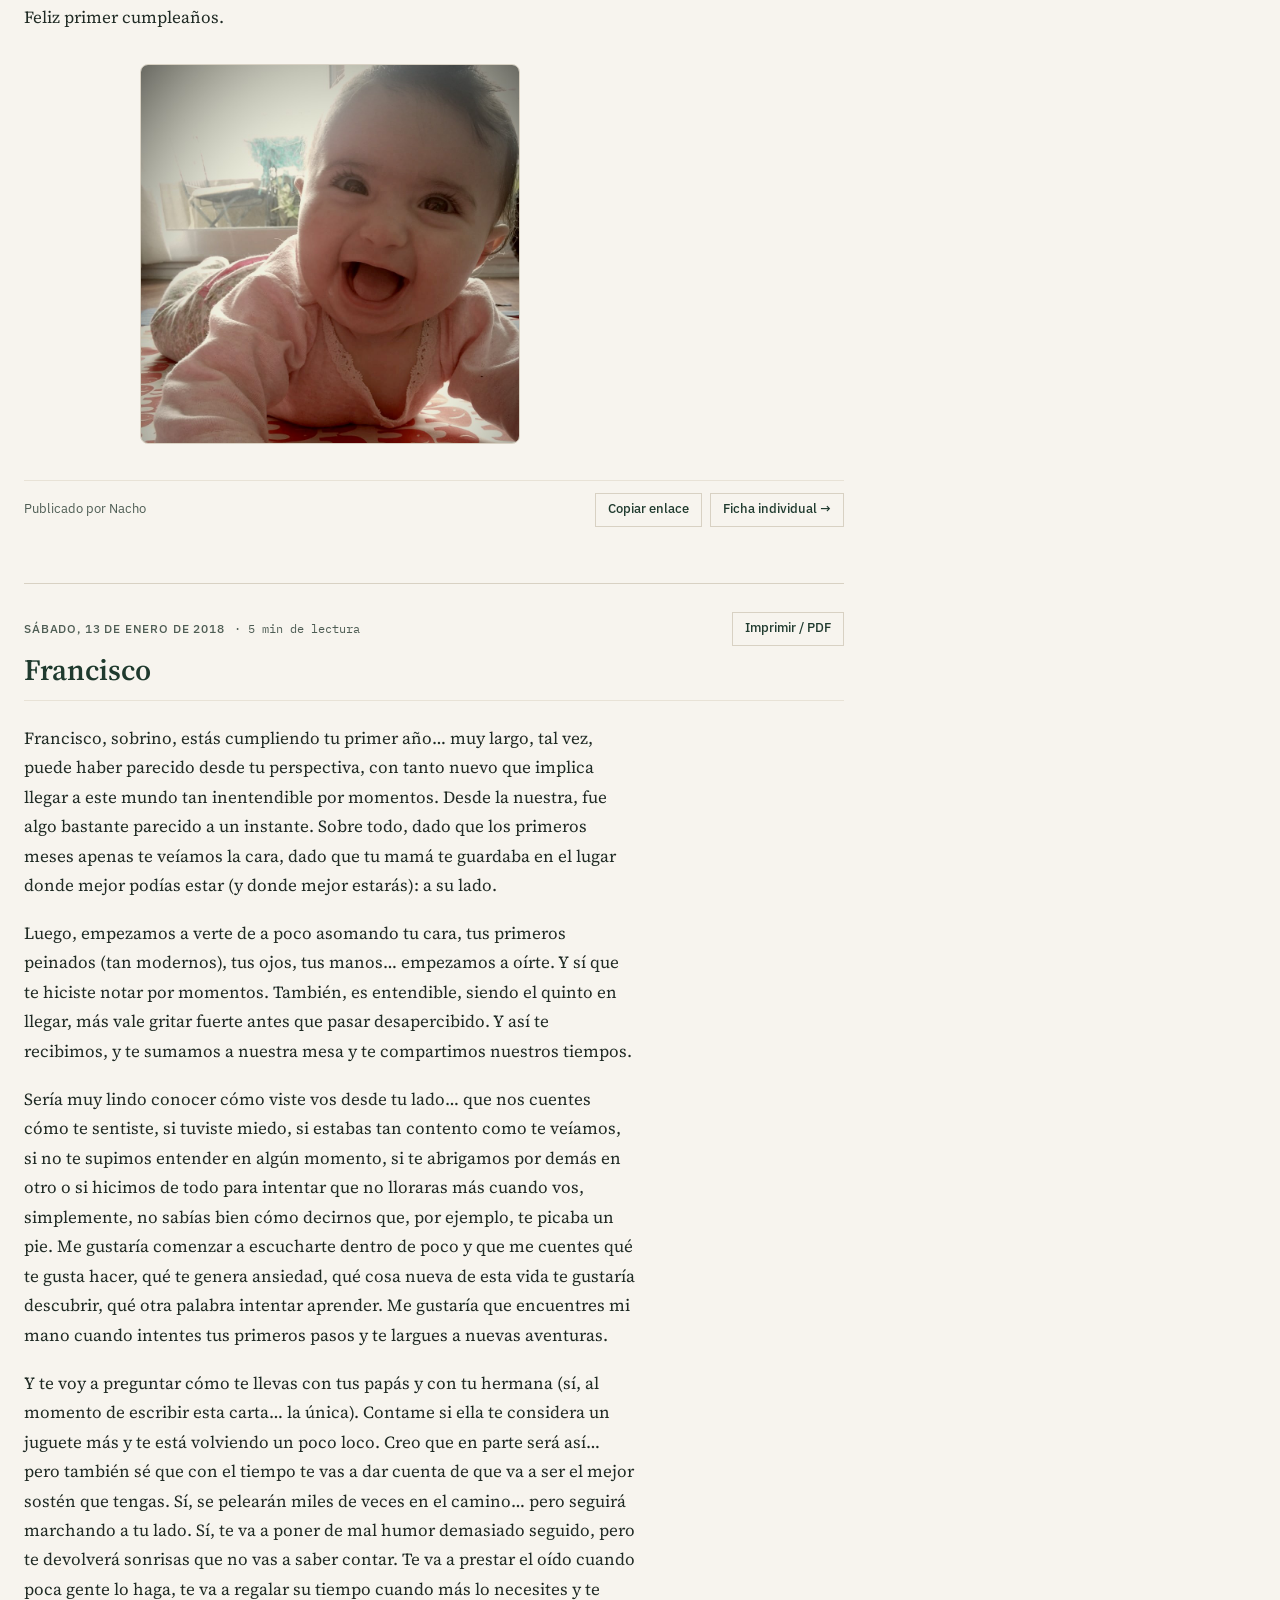
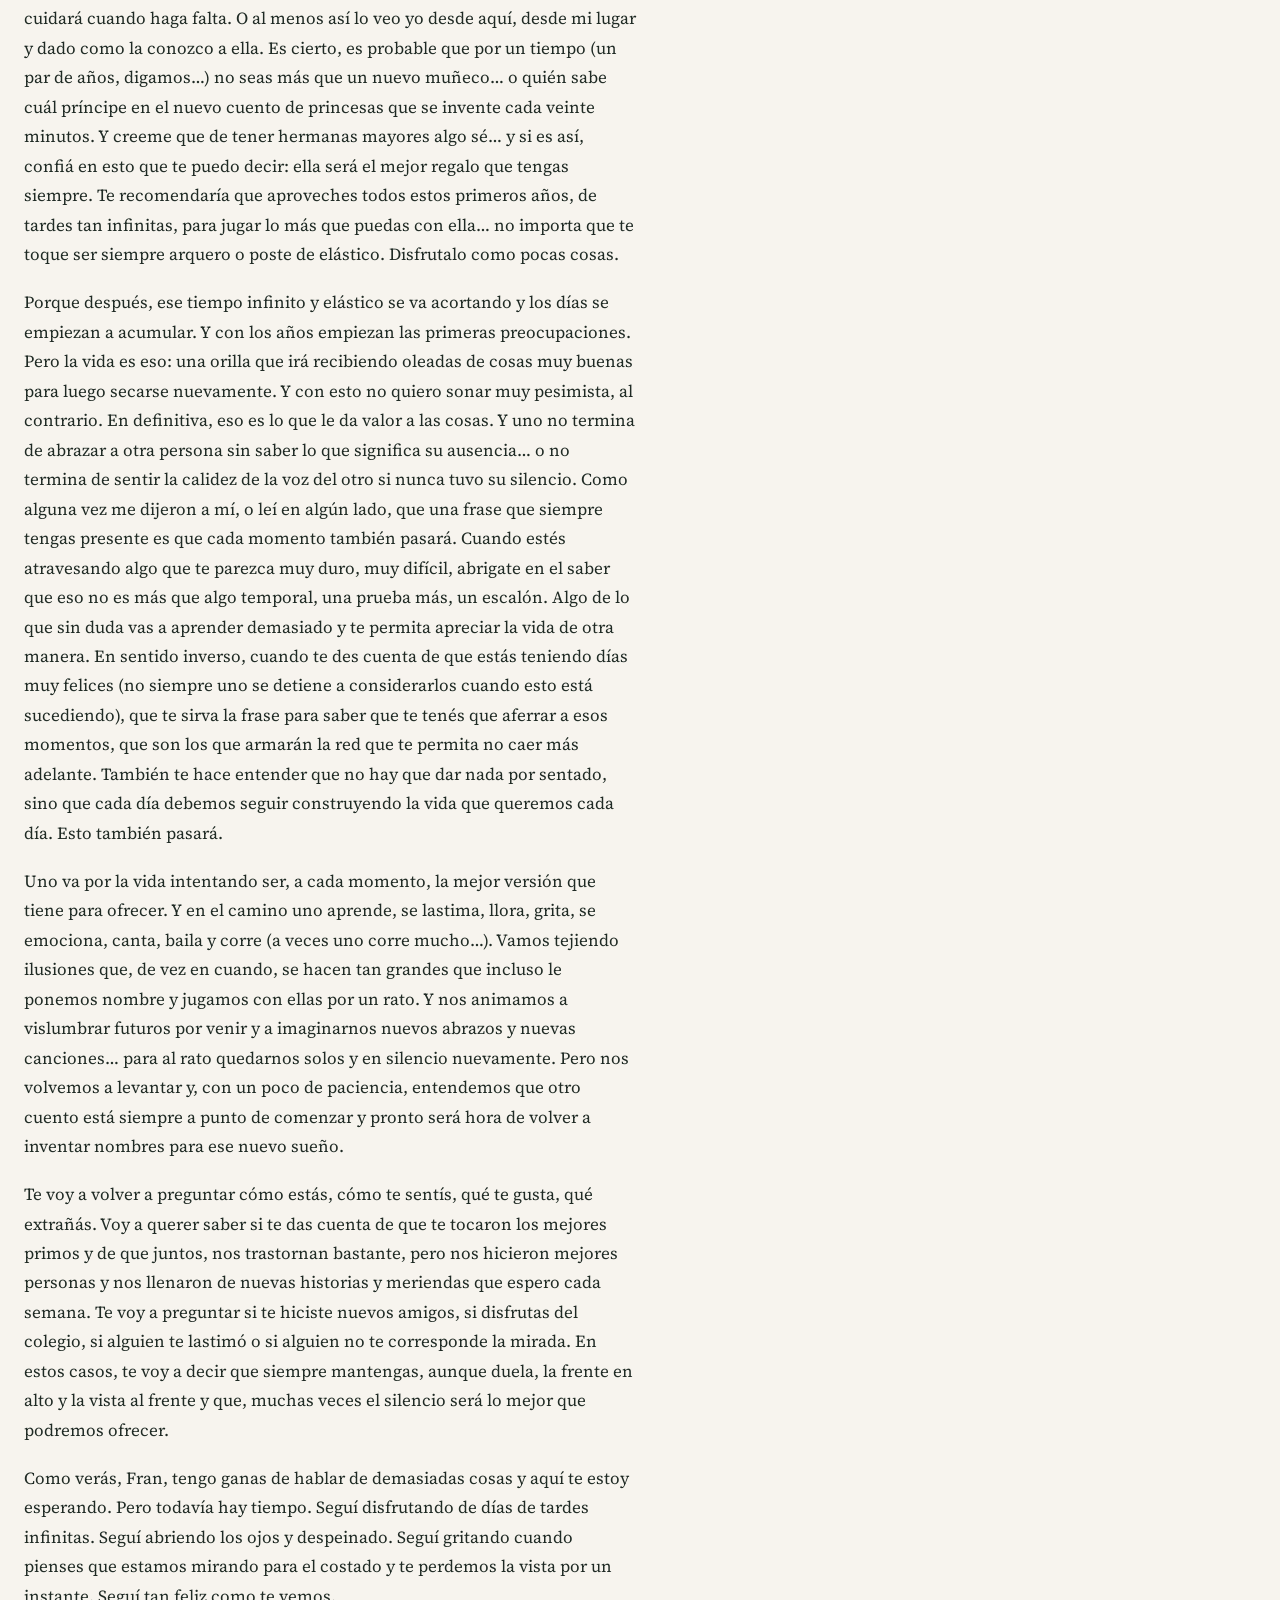
==== commit 242d9998: "Modernize frontend: native dialog, details accordion, scroll-driven progress, color-scheme, scrollba" ====
--- a/editorial.html
+++ b/editorial.html
@@ -8,17 +8,13 @@
   <meta property="og:title" content="Escribiéndote..." />
   <meta property="og:description" content="Lástima que la perpetuidad sólo dura un rato. Pero ese rato es suficiente." />
   <meta property="og:type" content="website" />
-  <meta name="theme-color" content="#1f3a2e" id="meta-theme-color" />
-  <link rel="icon" type="image/svg+xml" href="favicon.svg" />
-  <link rel="preconnect" href="https://fonts.googleapis.com" />
-  <link rel="preconnect" href="https://fonts.gstatic.com" crossorigin />
-  <link rel="stylesheet" href="https://fonts.googleapis.com/css2?family=Source+Serif+4:ital,opsz,wght@0,8..60,400;0,8..60,600;1,8..60,400&family=IBM+Plex+Sans:ital,wght@0,400;0,500;0,600;1,400&family=IBM+Plex+Mono:wght@400;500&display=swap" />
-  <link rel="stylesheet" href="styles.css?v=11" />
+  <meta name="color-scheme" content="light dark" />
   <script>
     (function () {
       try {
         var savedTheme = localStorage.getItem('escribiendote_theme_editorial');
         var theme = (savedTheme === 'dark' || savedTheme === 'light') ? savedTheme : 'light';
+        document.querySelector('meta[name="color-scheme"]').content = theme;
         document.documentElement.setAttribute('data-theme', theme);
         var savedFont = localStorage.getItem('escribiendote_font_editorial');
         var font = (savedFont === 'sans' || savedFont === 'serif') ? savedFont : 'serif';
@@ -30,6 +26,12 @@
       } catch (e) {}
     })();
   </script>
+  <meta name="theme-color" content="#1f3a2e" id="meta-theme-color" />
+  <link rel="icon" type="image/svg+xml" href="favicon.svg" />
+  <link rel="preconnect" href="https://fonts.googleapis.com" />
+  <link rel="preconnect" href="https://fonts.gstatic.com" crossorigin />
+  <link rel="stylesheet" href="https://fonts.googleapis.com/css2?family=Source+Serif+4:ital,opsz,wght@0,8..60,400;0,8..60,600;1,8..60,400&family=IBM+Plex+Sans:ital,wght@0,400;0,500;0,600;1,400&family=IBM+Plex+Mono:wght@400;500&display=swap" />
+  <link rel="stylesheet" href="styles.css?v=12" />
 </head>
 <body>
   <div class="reading-progress" id="reading-progress" aria-hidden="true"></div>
@@ -48,7 +50,6 @@
             <svg viewBox="0 0 76 76" width="62" height="62" fill="none" xmlns="http://www.w3.org/2000/svg">
               <rect x="2" y="2" width="72" height="72" stroke="currentColor" stroke-width="1.2"/>
               <rect x="6" y="6" width="64" height="64" stroke="currentColor" stroke-width="0.6"/>
-              <!-- Árbol / ramas de invierno en grabado lineal (guiño al header original del blog) + pluma -->
               <path d="M38 66V38M38 48L24 34M38 42L54 26M38 38L29 21M38 38L46 18M24 34L15 28M24 34L21 22M54 26L62 21M54 26L56 16M29 21L22 13M46 18L51 11" stroke="currentColor" stroke-width="1.15" stroke-linecap="round"/>
               <circle cx="56" cy="54" r="3.5" fill="var(--acento-2)" stroke="currentColor" stroke-width="0.8"/>
             </svg>
@@ -64,7 +65,7 @@
 
         <div class="cabecera-derecha">
           <div class="controles-barra">
-            <a href="moderno.html" class="btn-recto secundario" title="Volver al estilo moderno oscuro/claro">
+            <a href="moderno.html" class="btn-recto secundario" title="Cambiar a la versión Estilo Moderno">
               Estilo Moderno →
             </a>
 
@@ -93,7 +94,7 @@
     </header>
 
     <div class="grilla-editorial">
-      <main class="columna-lectura" id="main-content" role="main">
+      <main class="columna-lectura" id="main-content" role="main" tabindex="-1">
         <div id="filter-status" class="barra-filtro" hidden>
           <span id="filter-status-text"></span>
           <button type="button" id="clear-filter-btn" class="btn-recto secundario">Ver todos los relatos</button>
@@ -113,13 +114,13 @@
           </div>
         </div>
 
-        <div class="bloque-lateral">
+        <section class="bloque-lateral" aria-labelledby="archive-heading">
           <div class="encabezado-lateral">
             <h2 id="archive-heading" class="etiqueta">Índice por año</h2>
             <span id="total-count-label" class="conteo-lateral"></span>
           </div>
           <div id="archive-tree" class="arbol-archivo"></div>
-        </div>
+        </section>
       </aside>
     </div>
 
@@ -135,14 +136,16 @@
     ↑ Arriba
   </button>
 
-  <div id="lightbox" class="modal-editorial" hidden aria-modal="true" role="dialog" aria-label="Fotografía de archivo">
+  <dialog id="lightbox" class="modal-editorial" closedby="any" aria-labelledby="lightbox-title">
     <div class="ficha-foto">
       <div class="ficha-cabecera">
         <div>
           <div class="etiqueta">Fotografía de archivo</div>
-          <h3 class="ficha-titulo" id="lightbox-title"></h3>
+          <h1 class="ficha-titulo" id="lightbox-title"></h1>
         </div>
-        <button type="button" class="btn-recto secundario" id="lightbox-close" aria-label="Cerrar imagen">Cerrar [Esc]</button>
+        <form method="dialog">
+          <button type="submit" class="btn-recto secundario" id="lightbox-close" autofocus aria-label="Cerrar imagen">Cerrar [Esc]</button>
+        </form>
       </div>
       <div id="lightbox-stage" class="ficha-imagen"></div>
       <div class="ficha-pie">
@@ -150,9 +153,9 @@
         <a id="lightbox-download" class="btn-recto primario" href="#" download>Descargar original</a>
       </div>
     </div>
-  </div>
+  </dialog>
 
-  <script src="posts.js?v=7"></script>
-  <script src="app.js?v=9"></script>
+  <script src="posts.js?v=12"></script>
+  <script src="app.js?v=12"></script>
 </body>
 </html>
--- a/styles.css
+++ b/styles.css
@@ -1,54 +1,108 @@
-:root,
-html[data-theme="light"] {
-  --verde: #1f3a2e;
-  --crema: #f7f4ee;
-  --crema-2: #efeae0;
-  --papel-input: #ffffff;
-  --tinta: #1f2a24;
-  --tinta-2: #526158;
-  --tinta-3: #637067;
-  --linea: #d8d1c3;
-  --linea-suave: #e8e2d6;
+:root {
+  color-scheme: light dark;
+
+  --verde-light: #1f3a2e;
+  --crema-light: #f7f4ee;
+  --crema-2-light: #efeae0;
+  --papel-input-light: #ffffff;
+  --tinta-light: #1f2a24;
+  --tinta-2-light: #4e5d54;
+  --tinta-3-light: #5c6a61;
+  --linea-light: #d8d1c3;
+  --linea-suave-light: #e8e2d6;
+  --scrollbar-thumb-light: #6e7a72;
+  --scrollbar-track-light: #efeae0;
+
+  --verde-dark: #d5c7ad;
+  --crema-dark: #111815;
+  --crema-2-dark: #18231e;
+  --papel-input-dark: #151f1a;
+  --tinta-dark: #e5e1d8;
+  --tinta-2-dark: #a6b5a7;
+  --tinta-3-dark: #93a395;
+  --linea-dark: #2a3b32;
+  --linea-suave-dark: #1f2d26;
+  --scrollbar-thumb-dark: #7a8c80;
+  --scrollbar-track-dark: #18231e;
+
+  --verde: var(--verde-light);
+  --crema: var(--crema-light);
+  --crema-2: var(--crema-2-light);
+  --papel-input: var(--papel-input-light);
+  --tinta: var(--tinta-light);
+  --tinta-2: var(--tinta-2-light);
+  --tinta-3: var(--tinta-3-light);
+  --linea: var(--linea-light);
+  --linea-suave: var(--linea-suave-light);
+  --scrollbar-thumb: var(--scrollbar-thumb-light);
+  --scrollbar-track: var(--scrollbar-track-light);
 
   --acento-1: #1f3a2e;
   --acento-2: #c9a227;
   --acento-3: #b5651d;
-
-  --gris-dato: #b8afa0;
   --alerta-fondo: #f3ead6;
-  --positivo: #2e6b3f;
-  --negativo: #9c3b23;
-  color-scheme: light;
-}
-
-html[data-theme="dark"] {
-  --verde: #d5c7ad;
-  --crema: #111815;
-  --crema-2: #18231e;
-  --papel-input: #151f1a;
-  --tinta: #e5e1d8;
-  --tinta-2: #9ead9f;
-  --tinta-3: #879689;
-  --linea: #2a3b32;
-  --linea-suave: #1f2d26;
-
-  --acento-1: #c9a227;
-  --acento-2: #c9a227;
-  --acento-3: #d47a34;
-
-  --gris-dato: #5c6b62;
-  --alerta-fondo: #232018;
-  --positivo: #529c67;
-  --negativo: #d4654b;
-  color-scheme: dark;
-}
-
-:root {
+
   --serif: "Source Serif 4", "Libre Baskerville", Georgia, "Times New Roman", serif;
   --sans: "IBM Plex Sans", -apple-system, BlinkMacSystemFont, "Segoe UI", Roboto, Arial, sans-serif;
   --mono: "IBM Plex Mono", Menlo, monospace;
   --fuente-lectura: var(--serif);
   --cuerpo-tamano: 1.06rem;
+
+  scrollbar-color: var(--scrollbar-thumb) var(--scrollbar-track);
+  scrollbar-width: thin;
+  accent-color: var(--verde);
+}
+
+@supports (color: light-dark(white, black)) {
+  :root {
+    --verde: light-dark(var(--verde-light), var(--verde-dark));
+    --crema: light-dark(var(--crema-light), var(--crema-dark));
+    --crema-2: light-dark(var(--crema-2-light), var(--crema-2-dark));
+    --papel-input: light-dark(var(--papel-input-light), var(--papel-input-dark));
+    --tinta: light-dark(var(--tinta-light), var(--tinta-dark));
+    --tinta-2: light-dark(var(--tinta-2-light), var(--tinta-2-dark));
+    --tinta-3: light-dark(var(--tinta-3-light), var(--tinta-3-dark));
+    --linea: light-dark(var(--linea-light), var(--linea-dark));
+    --linea-suave: light-dark(var(--linea-suave-light), var(--linea-suave-dark));
+    --scrollbar-thumb: light-dark(var(--scrollbar-thumb-light), var(--scrollbar-thumb-dark));
+    --scrollbar-track: light-dark(var(--scrollbar-track-light), var(--scrollbar-track-dark));
+  }
+}
+
+:root:has(> head > meta[name="color-scheme"][content="dark"]),
+html[data-theme="dark"] {
+  color-scheme: dark;
+  --verde: var(--verde-dark);
+  --crema: var(--crema-dark);
+  --crema-2: var(--crema-2-dark);
+  --papel-input: var(--papel-input-dark);
+  --tinta: var(--tinta-dark);
+  --tinta-2: var(--tinta-2-dark);
+  --tinta-3: var(--tinta-3-dark);
+  --linea: var(--linea-dark);
+  --linea-suave: var(--linea-suave-dark);
+  --scrollbar-thumb: var(--scrollbar-thumb-dark);
+  --scrollbar-track: var(--scrollbar-track-dark);
+  --acento-1: #c9a227;
+  --acento-2: #c9a227;
+  --acento-3: #d47a34;
+  --alerta-fondo: #232018;
+}
+
+:root:has(> head > meta[name="color-scheme"][content="light"]),
+html[data-theme="light"] {
+  color-scheme: light;
+  --verde: var(--verde-light);
+  --crema: var(--crema-light);
+  --crema-2: var(--crema-2-light);
+  --papel-input: var(--papel-input-light);
+  --tinta: var(--tinta-light);
+  --tinta-2: var(--tinta-2-light);
+  --tinta-3: var(--tinta-3-light);
+  --linea: var(--linea-light);
+  --linea-suave: var(--linea-suave-light);
+  --scrollbar-thumb: var(--scrollbar-thumb-light);
+  --scrollbar-track: var(--scrollbar-track-light);
 }
 
 html[data-font="sans"] {
@@ -80,23 +134,43 @@
 
 html {
   font-size: 16px;
-  scroll-behavior: smooth;
   background-color: var(--crema);
   color: var(--tinta);
   caret-color: var(--verde);
 }
 
-::-webkit-scrollbar {
-  width: 8px;
-  height: 8px;
-}
-
-::-webkit-scrollbar-track {
-  background: var(--crema);
-}
-
-::-webkit-scrollbar-thumb {
-  background: var(--gris-dato);
+@media (prefers-reduced-motion: no-preference) {
+  html {
+    scroll-behavior: smooth;
+  }
+}
+
+@media (prefers-reduced-motion: reduce) {
+  ::view-transition-group(*),
+  ::view-transition-old(*),
+  ::view-transition-new(*) {
+    animation: none !important;
+  }
+}
+
+@supports not (scrollbar-color: auto) {
+  :root,
+  .arbol-archivo {
+    scrollbar-width: auto;
+  }
+
+  ::-webkit-scrollbar {
+    width: 8px;
+    height: 8px;
+  }
+
+  ::-webkit-scrollbar-track {
+    background: var(--scrollbar-track);
+  }
+
+  ::-webkit-scrollbar-thumb {
+    background: var(--scrollbar-thumb);
+  }
 }
 
 body {
@@ -130,15 +204,35 @@
   outline-offset: 2px;
 }
 
-/* Barra de progreso de lectura */
+.columna-lectura:focus {
+  outline: none;
+}
+
+/* Barra de progreso de lectura con Scroll-Driven Animations + compositor transform */
 .reading-progress {
   position: fixed;
   top: 0;
   left: 0;
   height: 5px;
-  width: 0%;
+  width: 100%;
   background-color: var(--acento-2);
+  transform-origin: 0 50%;
+  transform: scaleX(0);
   z-index: 60;
+}
+
+@media (prefers-reduced-motion: no-preference) {
+  @supports (animation-timeline: scroll()) {
+    @keyframes grow-reading-progress {
+      from { transform: scaleX(0); }
+      to { transform: scaleX(1); }
+    }
+
+    .reading-progress {
+      animation: grow-reading-progress auto linear;
+      animation-timeline: scroll(root block);
+    }
+  }
 }
 
 .pagina {
@@ -164,9 +258,9 @@
   margin-bottom: 1.15rem;
   border-bottom: 1px solid var(--linea);
   font-family: var(--sans);
-  font-size: 0.68rem;
+  font-size: 0.75rem;
   font-weight: 500;
-  letter-spacing: 0.09em;
+  letter-spacing: 0.08em;
   text-transform: uppercase;
   color: var(--tinta-2);
 }
@@ -194,6 +288,12 @@
   display: block;
   color: var(--verde);
   flex-shrink: 0;
+}
+
+.marca {
+  display: flex;
+  flex-direction: column;
+  gap: 0.2rem;
 }
 
 .marca-titulo {
@@ -211,7 +311,7 @@
 .marca-sub,
 .nota {
   color: var(--tinta-2);
-  font-size: 0.82rem;
+  font-size: 0.85rem;
   margin: 0;
 }
 
@@ -222,29 +322,9 @@
   gap: 0.75rem 1.5rem;
 }
 
-.pestanas {
-  display: flex;
-  align-items: center;
-  gap: 0.25rem;
-}
-
-.pestanas a {
-  text-decoration: none;
-  color: var(--tinta-2);
-  padding: 0.45rem 0.8rem;
-  font-size: 0.85rem;
-  font-weight: 500;
-  border-bottom: 2px solid transparent;
-}
-
-.pestanas a.activa,
-.pestanas a:hover {
-  color: var(--verde);
-  border-bottom-color: var(--verde);
-}
-
 .controles-barra {
   display: flex;
+  flex-wrap: wrap;
   align-items: center;
   gap: 0.4rem;
 }
@@ -257,13 +337,14 @@
   border-left: none;
 }
 
-/* Botones rectos sin radio */
+/* Botones rectos sin radio con área táctil adecuada */
 .btn-recto {
   font: inherit;
   font-family: var(--sans);
-  font-size: 0.78rem;
+  font-size: 0.8rem;
   font-weight: 500;
-  padding: 0.35rem 0.7rem;
+  min-height: 34px;
+  padding: 0.4rem 0.75rem;
   border: 1px solid var(--verde);
   background: var(--verde);
   color: var(--crema);
@@ -272,6 +353,7 @@
   text-decoration: none;
   display: inline-flex;
   align-items: center;
+  justify-content: center;
   gap: 0.35rem;
 }
 
@@ -326,86 +408,13 @@
   display: none;
 }
 
-/* Fila de indicadores (KPIs sin tarjetas) */
-.indicadores {
-  display: grid;
-  grid-template-columns: repeat(auto-fit, minmax(190px, 1fr));
-  border-bottom: 1px solid var(--linea);
-  margin-bottom: 1.75rem;
-}
-
-.tarjeta {
-  padding: 0.85rem 1.1rem 0.75rem;
-  border-left: 1px solid var(--linea);
-}
-
-.tarjeta:first-child {
-  border-left: none;
-  padding-left: 0;
-}
-
 .etiqueta {
   font-family: var(--sans);
-  font-size: 0.7rem;
+  font-size: 0.75rem;
   letter-spacing: 0.08em;
   text-transform: uppercase;
   color: var(--tinta-2);
   font-weight: 500;
-}
-
-.tarjeta .numero {
-  font-family: var(--serif);
-  font-size: 2.1rem;
-  font-weight: 600;
-  line-height: 1.08;
-  margin: 0.2rem 0 0.15rem;
-  font-variant-numeric: lining-nums tabular-nums;
-  color: var(--verde);
-}
-
-.tarjeta .numero.numero-texto {
-  font-size: 1.65rem;
-}
-
-.tarjeta .detalle {
-  color: var(--tinta-2);
-  font-size: 0.76rem;
-}
-
-/* Chips con forma además de color */
-.chip {
-  display: inline-flex;
-  align-items: center;
-  gap: 0.4em;
-  font-family: var(--sans);
-  font-size: 0.72rem;
-  padding: 0.12em 0.55em;
-  border: 1px solid var(--linea);
-  background: var(--papel-input);
-  color: var(--tinta-2);
-}
-
-.chip::before {
-  content: "";
-  width: 0.68em;
-  height: 0.68em;
-  border: 1px solid var(--tinta);
-  flex-shrink: 0;
-}
-
-.chip-a::before {
-  background: var(--acento-1);
-  border-radius: 50%;
-}
-
-.chip-b::before {
-  background: var(--acento-2);
-}
-
-.chip-c::before {
-  background: var(--acento-3);
-  border: none;
-  clip-path: polygon(50% 0, 100% 100%, 0 100%);
 }
 
 /* Grilla principal con línea divisoria vertical de diario */
@@ -430,8 +439,8 @@
   margin-bottom: 1.5rem;
   background: var(--alerta-fondo);
   border: 1px solid var(--linea);
-  border-left: 3px solid var(--acento-3);
-  font-size: 0.82rem;
+  border-left: 1px solid var(--acento-3);
+  font-size: 0.84rem;
   color: var(--tinta);
 }
 
@@ -439,7 +448,7 @@
   display: none !important;
 }
 
-/* Bloques de relatos: sin cajas, sin sombras, sin radios */
+/* Bloques de relatos */
 .post-article {
   border-top: 1px solid var(--linea);
   padding: 1.75rem 0 2.5rem;
@@ -467,21 +476,17 @@
 
 .post-date {
   font-family: var(--sans);
-  font-size: 0.7rem;
+  font-size: 0.75rem;
   font-weight: 500;
-  letter-spacing: 0.08em;
+  letter-spacing: 0.07em;
   text-transform: uppercase;
   color: var(--tinta-2);
   font-variant-numeric: lining-nums tabular-nums;
-}
-
-.meta-sep {
-  color: var(--linea);
 }
 
 .post-reading-time {
   font-family: var(--mono);
-  font-size: 0.72rem;
+  font-size: 0.75rem;
   color: var(--tinta-2);
   font-variant-numeric: tabular-nums;
 }
@@ -500,6 +505,11 @@
   font-size: 1.85rem;
   line-height: 1.15;
   color: var(--verde);
+  text-wrap: balance;
+}
+
+.post-title:focus {
+  outline: none;
 }
 
 .post-title a {
@@ -535,7 +545,7 @@
   margin: 1.25rem 0 1.6rem;
   padding: 0.75rem 1.1rem;
   background-color: var(--crema-2);
-  border-left: 2px solid var(--acento-2);
+  border-left: 1px solid var(--acento-2);
   font-family: var(--serif);
   font-style: italic;
   font-size: 0.98rem;
@@ -543,7 +553,7 @@
   color: var(--tinta-2);
 }
 
-/* Fotografías limpias y centradas, sin recuadro sobrante */
+/* Fotografías limpias y centradas */
 .post-figure {
   margin: 2rem 0 1rem;
   text-align: center;
@@ -582,7 +592,7 @@
   justify-content: space-between;
   flex-wrap: wrap;
   gap: 0.75rem;
-  font-size: 0.78rem;
+  font-size: 0.8rem;
   color: var(--tinta-2);
 }
 
@@ -623,8 +633,8 @@
 }
 
 .adj-dir {
-  font-size: 0.7rem;
-  letter-spacing: 0.08em;
+  font-size: 0.75rem;
+  letter-spacing: 0.07em;
   text-transform: uppercase;
   color: var(--tinta-2);
 }
@@ -648,12 +658,12 @@
 
 .page-indicator {
   font-family: var(--mono);
-  font-size: 0.78rem;
+  font-size: 0.8rem;
   color: var(--tinta-2);
   font-variant-numeric: tabular-nums;
 }
 
-/* Columna lateral de archivo (estilo tabla densa de diario) */
+/* Columna lateral de archivo con <details>/<summary> nativos */
 .columna-archivo {
   position: sticky;
   top: 1.25rem;
@@ -683,8 +693,9 @@
 .campo-busqueda input {
   width: 100%;
   font: inherit;
-  font-size: 0.84rem;
-  padding: 0.45rem 1.8rem 0.45rem 0.65rem;
+  font-size: 0.86rem;
+  min-height: 36px;
+  padding: 0.45rem 2rem 0.45rem 0.65rem;
   border: 1px solid var(--linea);
   background: var(--papel-input);
   color: var(--tinta);
@@ -702,13 +713,15 @@
 
 .limpiar-busqueda {
   position: absolute;
-  right: 0.35rem;
+  right: 0.25rem;
   top: 50%;
   transform: translateY(-50%);
   border: none;
   background: transparent;
   color: var(--tinta-2);
   font-size: 1rem;
+  min-width: 28px;
+  min-height: 28px;
   cursor: pointer;
   padding: 0 0.25rem;
 }
@@ -724,7 +737,7 @@
 
 .conteo-lateral {
   font-family: var(--mono);
-  font-size: 0.72rem;
+  font-size: 0.75rem;
   color: var(--tinta-2);
   font-variant-numeric: tabular-nums;
 }
@@ -732,27 +745,61 @@
 .arbol-archivo {
   max-height: calc(100vh - 280px);
   overflow-y: auto;
+  scrollbar-color: var(--scrollbar-thumb) var(--scrollbar-track);
+  scrollbar-width: thin;
 }
 
 .year-group {
   border-bottom: 1px solid var(--linea-suave);
 }
 
+.year-group::details-content {
+  interpolate-size: allow-keywords;
+  overflow: clip;
+  contain: layout;
+}
+
+.year-group:not([open])::details-content {
+  block-size: 0;
+}
+
+@media (prefers-reduced-motion: no-preference) {
+  .year-group::details-content {
+    transition: block-size 0.22s ease-in-out, content-visibility 0.22s ease-in-out;
+    transition-behavior: allow-discrete;
+  }
+}
+
 .year-toggle {
-  width: 100%;
-  display: flex;
-  align-items: baseline;
-  justify-content: space-between;
-  padding: 0.42rem 0.25rem;
-  background: transparent;
-  border: none;
+  list-style: none;
+  display: flex;
+  align-items: center;
+  gap: 0.5ch;
+  padding: 0.48rem 0.25rem;
   font-family: var(--serif);
-  font-size: 0.98rem;
+  font-size: 1rem;
   font-weight: 600;
   color: var(--verde);
   cursor: pointer;
-  text-align: left;
   font-variant-numeric: lining-nums tabular-nums;
+}
+
+.year-toggle::-webkit-details-marker {
+  display: none;
+}
+
+.year-toggle::before {
+  content: "▸";
+  display: inline-block;
+  font-family: var(--sans);
+  font-size: 0.78rem;
+  color: var(--tinta-2);
+  transition: transform 0.18s ease;
+}
+
+.year-group[open] > .year-toggle::before {
+  transform: rotate(90deg);
+  color: var(--verde);
 }
 
 .year-toggle:hover {
@@ -760,8 +807,9 @@
 }
 
 .year-count {
+  margin-left: auto;
   font-family: var(--mono);
-  font-size: 0.72rem;
+  font-size: 0.75rem;
   font-weight: 400;
   color: var(--tinta-2);
   font-variant-numeric: tabular-nums;
@@ -771,11 +819,6 @@
   list-style: none;
   margin: 0;
   padding: 0 0 0.4rem 0;
-  display: none;
-}
-
-.year-group.open .year-posts {
-  display: block;
 }
 
 .year-post-item {
@@ -787,9 +830,9 @@
   align-items: baseline;
   justify-content: space-between;
   gap: 0.5rem;
-  padding: 0.3rem 0.35rem 0.3rem 0.75rem;
+  padding: 0.35rem 0.35rem 0.35rem 0.75rem;
   font-family: var(--sans);
-  font-size: 0.82rem;
+  font-size: 0.84rem;
   color: var(--tinta);
   text-decoration: none;
 }
@@ -802,22 +845,15 @@
   background: var(--crema-2);
   color: var(--verde);
   font-weight: 600;
-  border-left: 2px solid var(--verde);
+  border-left: 1px solid var(--verde);
 }
 
 .year-post-day {
   font-family: var(--mono);
-  font-size: 0.7rem;
+  font-size: 0.75rem;
   color: var(--tinta-2);
   font-variant-numeric: tabular-nums;
   white-space: nowrap;
-}
-
-.leyenda-chips {
-  display: flex;
-  flex-wrap: wrap;
-  gap: 0.4rem;
-  margin-top: 0.5rem;
 }
 
 /* Pie editorial */
@@ -826,7 +862,7 @@
   padding-top: 1rem;
   border-top: 1px solid var(--verde);
   color: var(--tinta-2);
-  font-size: 0.78rem;
+  font-size: 0.8rem;
 }
 
 .pie-interno {
@@ -847,27 +883,30 @@
   display: none;
 }
 
-/* Ficha o modal de fotografía (Sección 5 de la guía: borde verde 1px con border-top-width: 4px) */
-.modal-editorial {
-  position: fixed;
-  inset: 0;
-  z-index: 100;
-  background-color: rgba(31, 58, 46, 0.52);
-  display: flex;
-  align-items: center;
-  justify-content: center;
-  padding: 1.5rem;
-}
-
-.modal-editorial[hidden] {
-  display: none;
+/* Modal nativo <dialog> (Sección 5 de la guía + overscroll-behavior: contain) */
+dialog.modal-editorial {
+  padding: 0;
+  border: none;
+  background: transparent;
+  max-width: min(94vw, 860px);
+  width: 100%;
+  color: var(--tinta);
+}
+
+dialog.modal-editorial:modal {
+  overscroll-behavior: contain;
+}
+
+dialog.modal-editorial::backdrop {
+  overflow: hidden;
+  overscroll-behavior: contain;
+  background-color: rgba(31, 58, 46, 0.56);
 }
 
 .ficha-foto {
   background: var(--crema);
   border: 1px solid var(--verde);
   border-top-width: 4px;
-  max-width: min(94vw, 860px);
   width: 100%;
   padding: 1rem 1.25rem;
 }
@@ -896,6 +935,7 @@
   max-width: 100%;
   max-height: 70vh;
   border: 1px solid var(--linea);
+  border-radius: 6px;
 }
 
 .ficha-pie {
@@ -915,27 +955,19 @@
   color: var(--tinta-2);
 }
 
-/* Responsive (Sección 6 de la guía: debajo de 860px / 720px) */
+/* Responsive */
 @media (max-width: 900px) {
   .pagina {
     padding: 0 1rem 2rem;
   }
 
+  .btn-recto {
+    min-height: 38px;
+    padding: 0.45rem 0.8rem;
+  }
+
   .mobile-archive-btn {
     display: inline-flex;
-  }
-
-  .indicadores {
-    grid-template-columns: repeat(2, 1fr);
-  }
-
-  .tarjeta:nth-child(3) {
-    border-left: none;
-    padding-left: 0;
-  }
-
-  .tarjeta:nth-child(n+3) {
-    border-top: 1px solid var(--linea);
   }
 
   .grilla-editorial {
@@ -974,7 +1006,6 @@
 
   .reading-progress,
   .cabecera-derecha,
-  .indicadores,
   .barra-filtro,
   .columna-archivo,
   .barra-paginacion,
